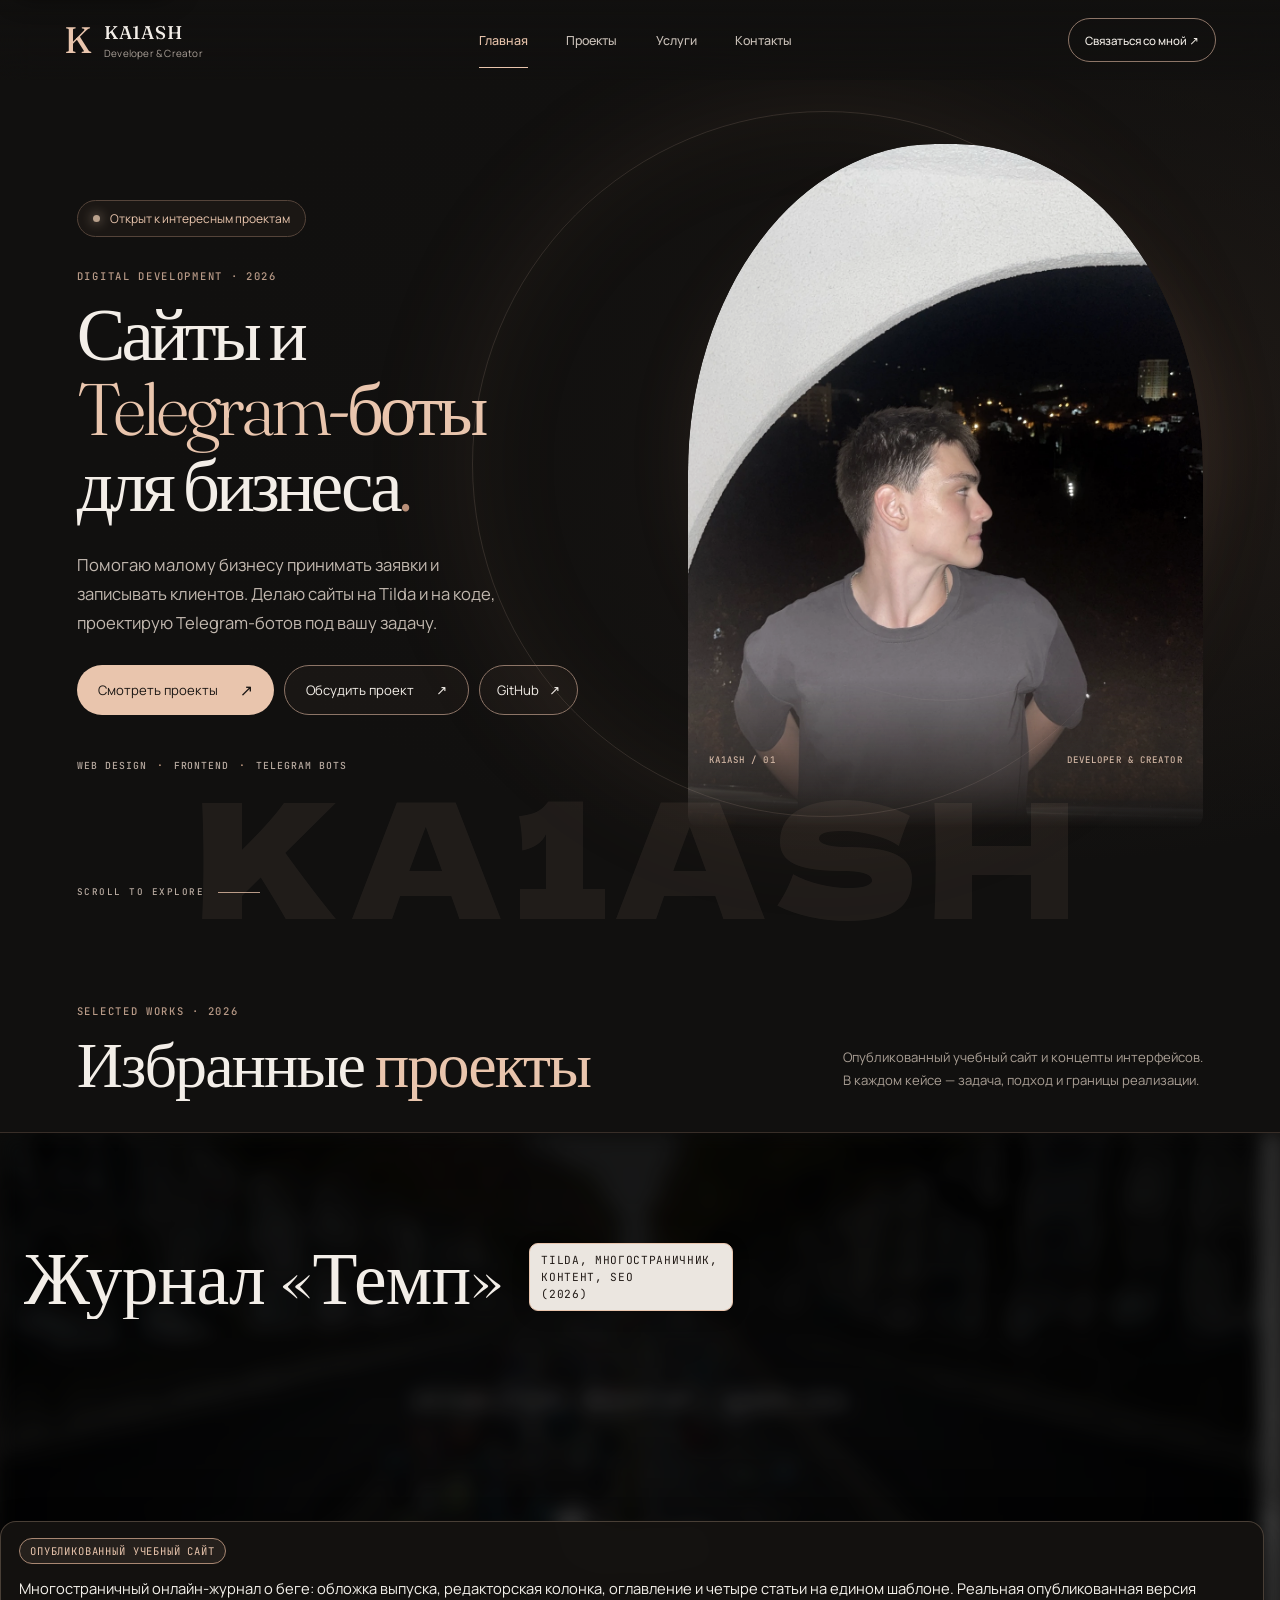
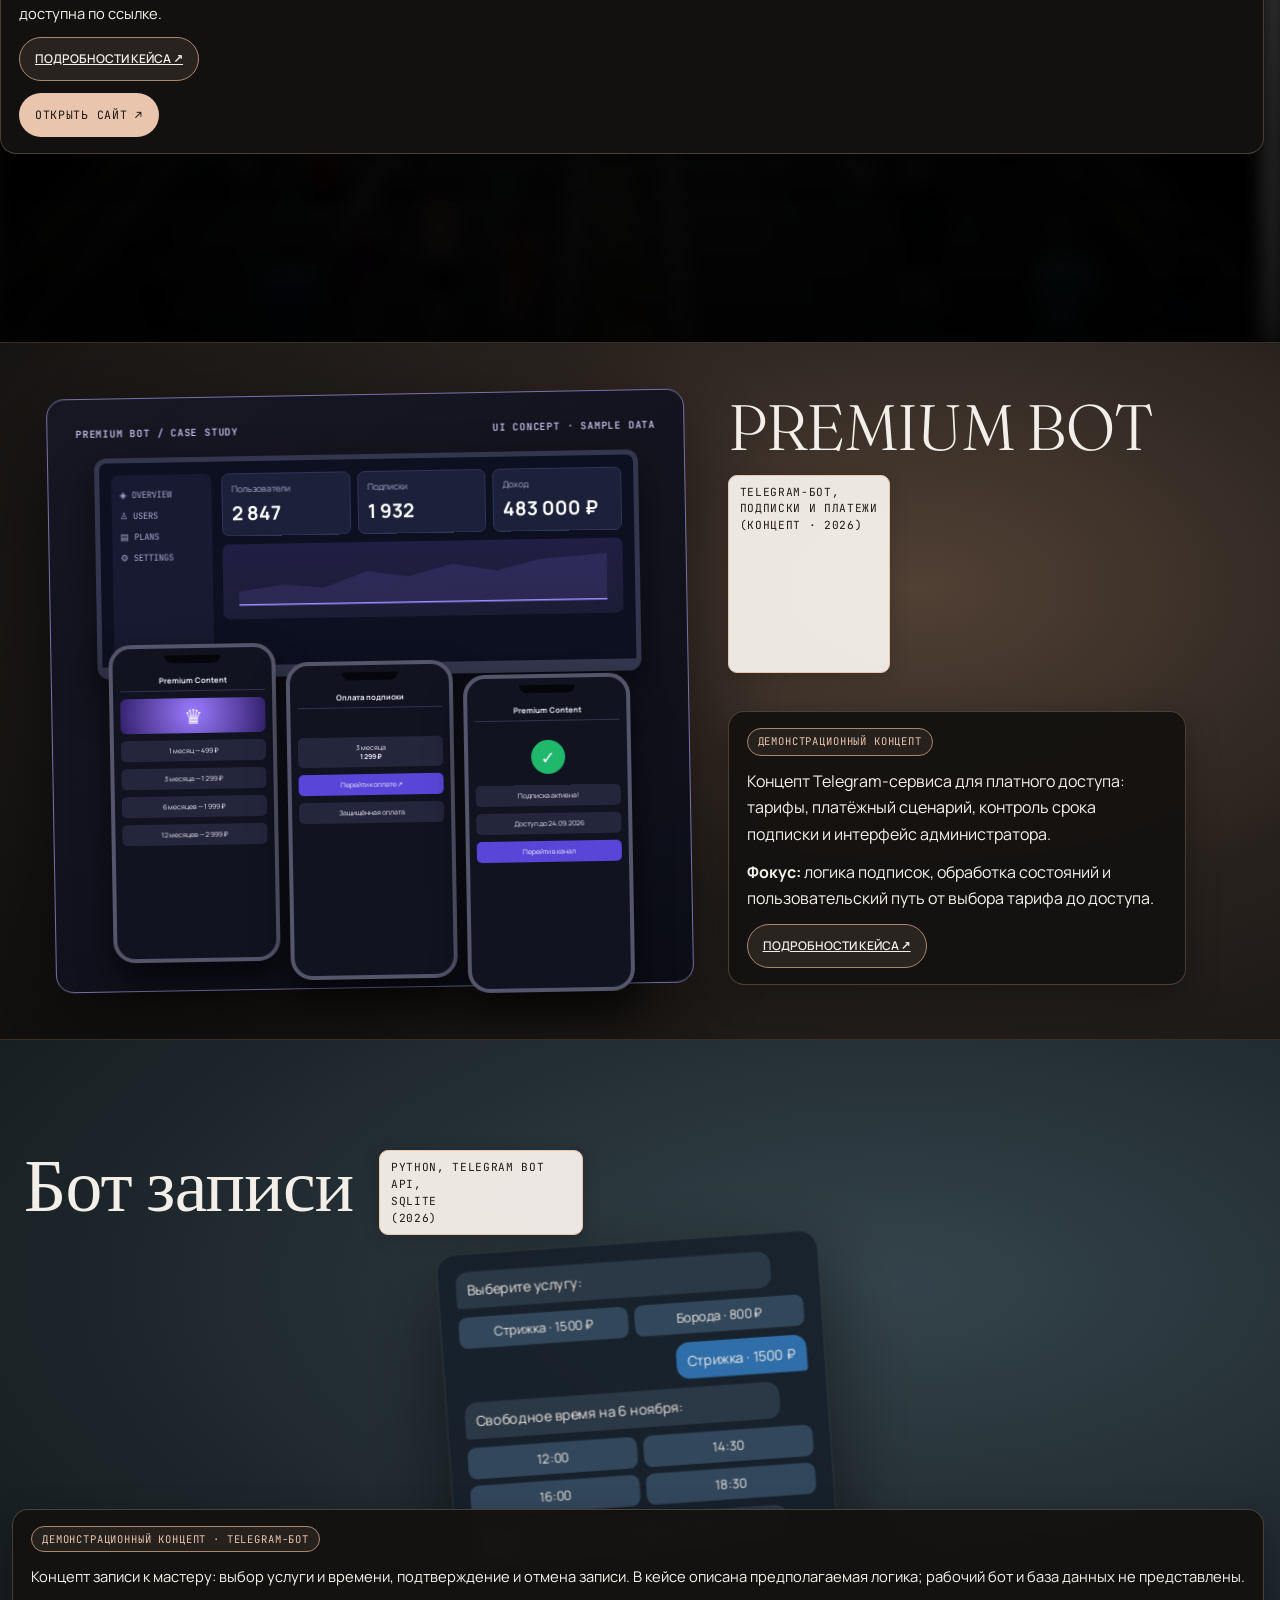
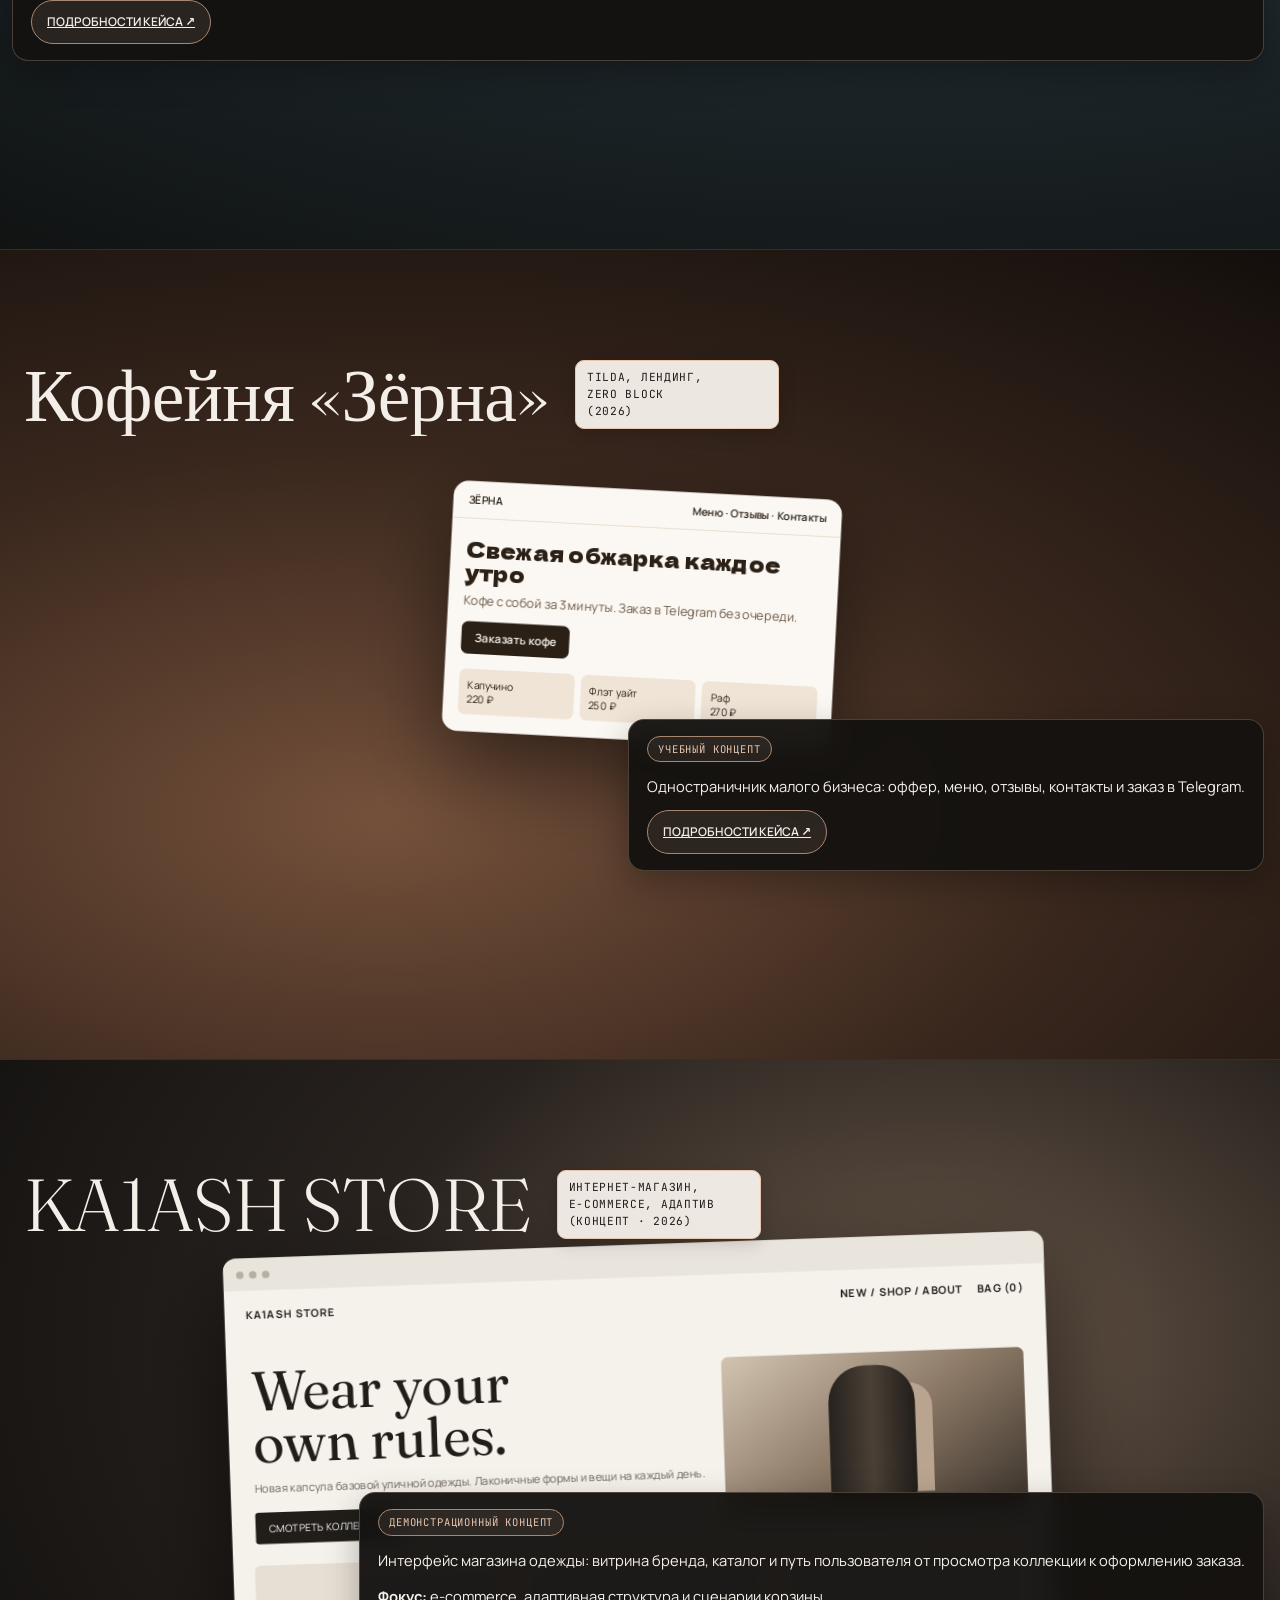
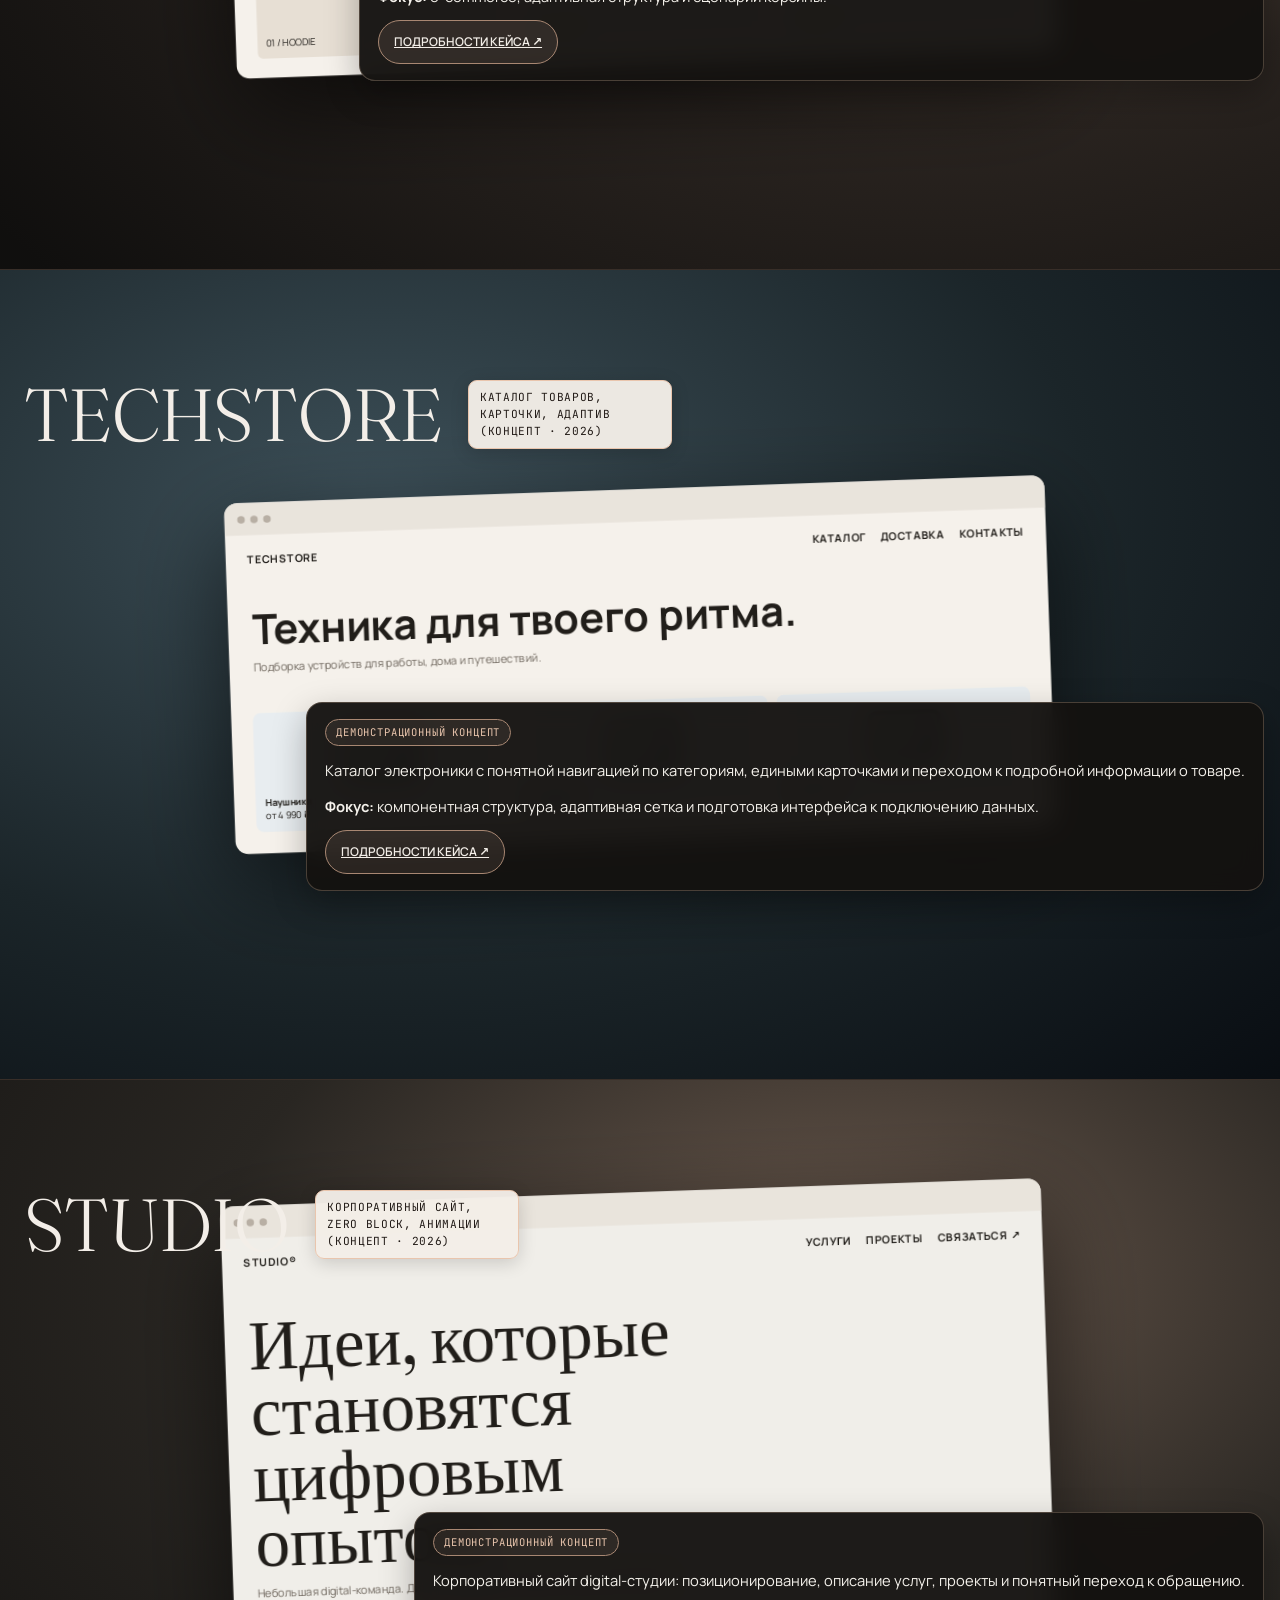
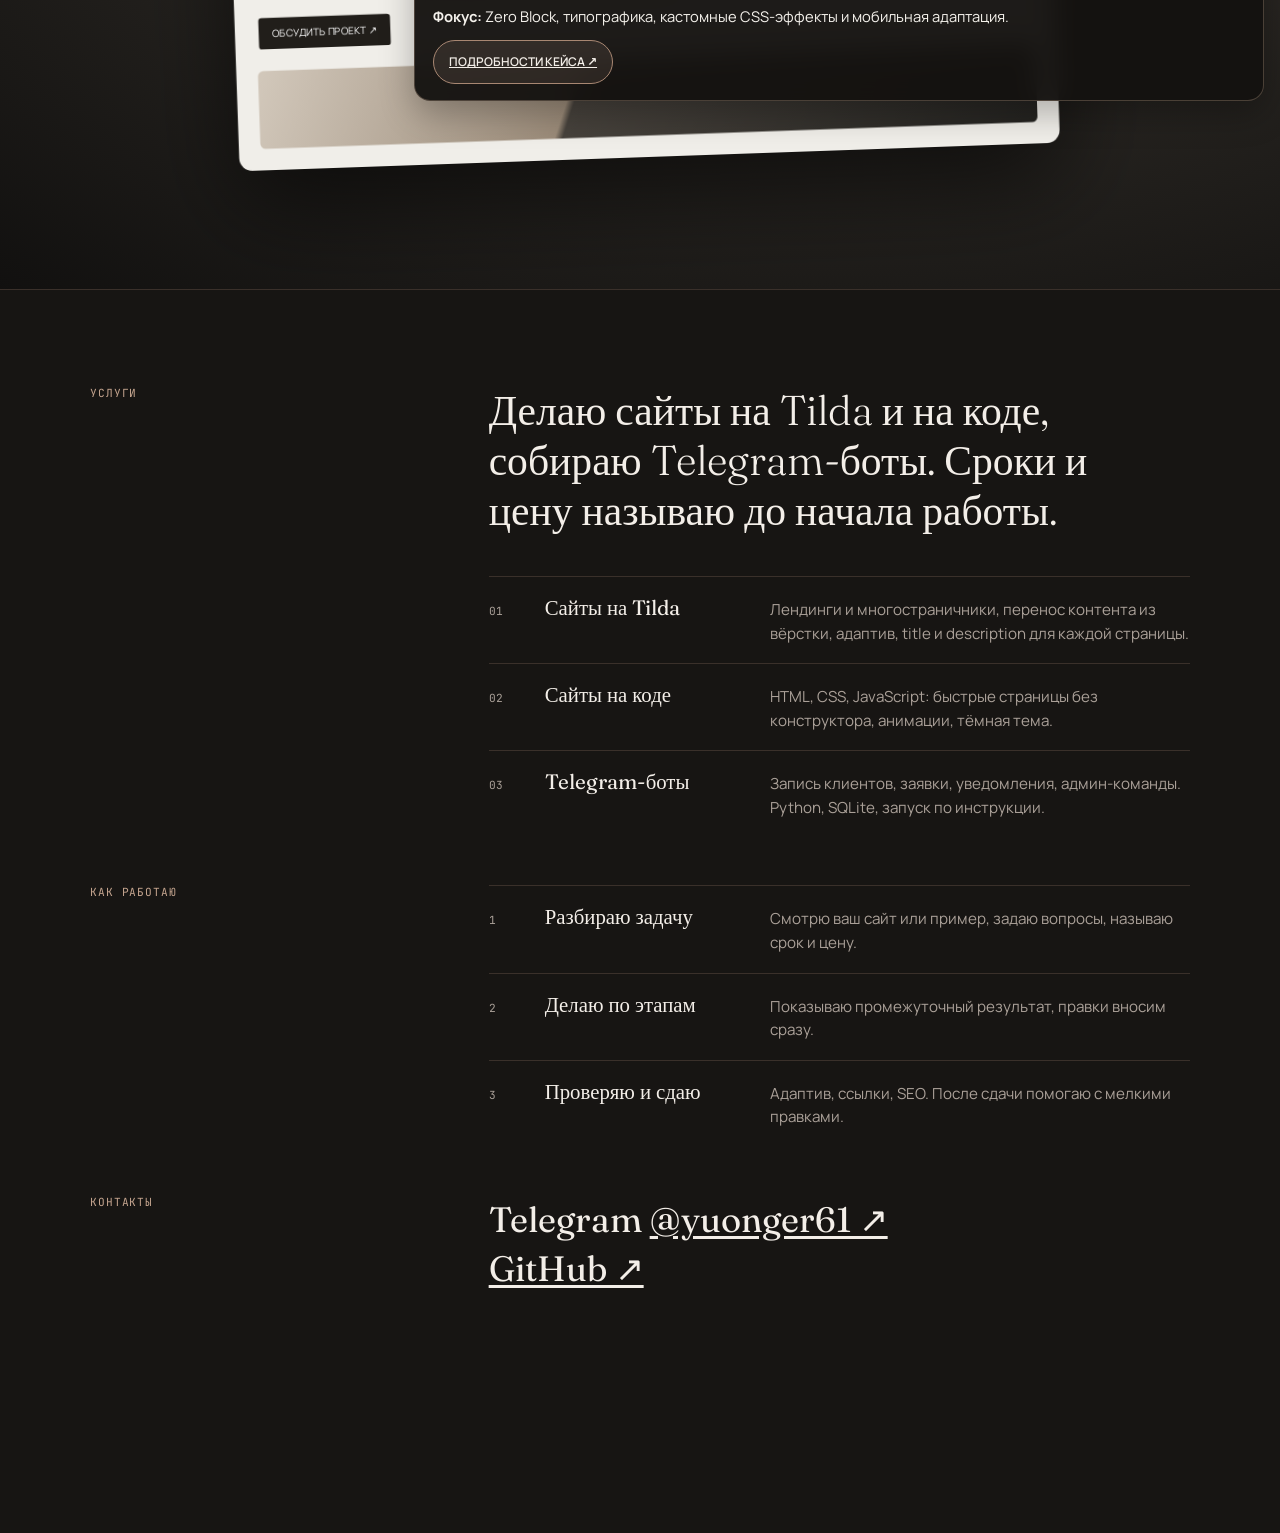
==== index.html @ 54db9409 "Fix portfolio consistency and usability: index.html" ====
<!doctype html>
<html lang="ru">
<head>
<meta charset="utf-8">
<meta name="viewport" content="width=device-width, initial-scale=1, viewport-fit=cover">
<meta name="description" content="KA1ASH — разработка сайтов на Tilda и HTML/CSS/JavaScript, Telegram-ботов и цифровых решений. Портфолио, демонстрационные кейсы и связь с разработчиком.">
<meta name="theme-color" content="#11100f">
<meta name="color-scheme" content="dark">
<link rel="canonical" href="https://ka1ash14.github.io/">
<link rel="preload" as="image" href="ka1ash-portrait.webp" fetchpriority="high">
<meta property="og:type" content="website">
<meta property="og:locale" content="ru_RU">
<meta property="og:site_name" content="KA1ASH">
<meta property="og:title" content="KA1ASH — сайты, интерфейсы и Telegram-боты">
<meta property="og:description" content="Разработка сайтов на Tilda и коде, Telegram-ботов и цифровых решений.">
<meta property="og:url" content="https://ka1ash14.github.io/">
<meta property="og:image" content="https://ka1ash14.github.io/ka1ash-portrait.webp">
<meta name="twitter:card" content="summary_large_image">
<meta name="twitter:title" content="KA1ASH — Digital Developer">
<meta name="twitter:description" content="Сайты, интерфейсы и Telegram-боты. Портфолио KA1ASH.">
<meta name="twitter:image" content="https://ka1ash14.github.io/ka1ash-portrait.webp">
<meta name="theme-color" content="#11100f">
<title>KA1ASH — сайты и Telegram-боты для бизнеса</title>
<link rel="stylesheet" href="https://fonts.googleapis.com/css2?family=Fraunces:opsz,wght@9..144,300;9..144,400&family=Dela+Gothic+One&family=JetBrains+Mono:wght@400;600&family=Manrope:wght@400;600&display=swap">
<style>
/* Layout: лента проектов на весь экран, карточки наезжают друг на друга; фиксированное меню и огромный логотип внизу */
:root{
  color-scheme:dark;
  --bg:#0e0d0c; --fg:#f3efe8; --muted:#a39d93; --line:#2b2824; --pill:#f3efe8; --pill-ink:#0e0d0c; --accent:#ff6a3d;
  --serif:"Fraunces",Georgia,serif; --mark:"Dela Gothic One","Arial Black",sans-serif;
  --mono:"JetBrains Mono",ui-monospace,monospace; --body:"Manrope",system-ui,sans-serif;
}
html{scroll-behavior:smooth}
body{background:var(--bg);color:var(--fg);font-family:var(--body);margin:0}
a{color:inherit}
:focus-visible{outline:2px solid var(--accent);outline-offset:3px}

/* ---------- intro ---------- */
.intro{position:fixed;inset:0;z-index:50;background:var(--bg);display:grid;place-items:center;pointer-events:none;
  animation:introOut .9s cubic-bezier(.7,0,.2,1) 1.5s forwards}
.intro span{font-family:var(--mark);font-size:clamp(3rem,16vw,12rem);letter-spacing:-.02em;display:inline-block;
  transform:translateY(110%);animation:rise .7s cubic-bezier(.2,.8,.2,1) forwards}
.intro .w{overflow:hidden;display:flex}
.intro span:nth-child(2){animation-delay:.06s}.intro span:nth-child(3){animation-delay:.12s}
.intro span:nth-child(4){animation-delay:.18s}.intro span:nth-child(5){animation-delay:.24s}.intro span:nth-child(6){animation-delay:.3s}
@keyframes rise{to{transform:none}}
@keyframes introOut{to{transform:translateY(-100%)}}

/* ---------- chrome ---------- */
.top{position:fixed;top:0;left:0;right:0;z-index:20;display:flex;align-items:center;justify-content:space-between;gap:12px;
  padding-top:calc(14px + env(safe-area-inset-top,0px));padding-bottom:14px;
  padding-left:max(16px,env(safe-area-inset-left,0px));padding-right:max(16px,env(safe-area-inset-right,0px));
  mix-blend-mode:difference;color:#fff;pointer-events:none}
.top > *{pointer-events:auto}
.nav{font-family:var(--serif);font-size:1.05rem}
.nav a{text-decoration:none}
.nav a:hover,.nav a.on{text-decoration:underline;text-underline-offset:3px}
.toggle{display:flex;gap:4px;font-family:var(--mono);font-size:.68rem;letter-spacing:.08em;text-transform:uppercase;
  position:absolute;left:50%;transform:translateX(-50%)}
.toggle button{all:unset;cursor:pointer;padding:5px 14px;border-radius:999px;border:1px solid #fff}
.toggle button[aria-pressed="true"]{background:#fff;color:#000}
.tg{font-family:var(--mono);font-size:.68rem;border:1px solid #fff;border-radius:999px;padding:5px 10px;text-decoration:none}
.mark{position:fixed;left:50%;bottom:calc(-0.18em + env(safe-area-inset-bottom,0px));transform:translateX(-50%);z-index:19;
  font-family:var(--mark);font-size:clamp(3.2rem,13vw,10rem);line-height:1;color:#fff;mix-blend-mode:difference;pointer-events:none;
  letter-spacing:-.02em;white-space:nowrap}

/* ---------- feed ---------- */
.feed{position:relative}
.proj{position:sticky;top:0;height:100vh;height:100svh;overflow:hidden;display:flex;align-items:center;isolation:isolate;
  border-top:1px solid var(--line)}
.proj .bg{position:absolute;inset:0;z-index:-1;transform:scale(var(--s,1.08));transition:transform .2s linear}
.proj .bg img{width:100%;height:100%;object-fit:cover;display:block;filter:blur(10px) brightness(.5) saturate(.85)}
.proj .shade{position:absolute;inset:0;z-index:-1;background:linear-gradient(180deg,rgba(0,0,0,.25),rgba(0,0,0,.1) 35%,rgba(0,0,0,.75))}
.proj{align-items:flex-start;padding-top:calc(110px + env(safe-area-inset-top,0px));box-sizing:border-box}
.head{width:100%;box-sizing:border-box;display:flex;align-items:flex-start;gap:14px;flex-wrap:wrap;
  padding-left:max(24px,env(safe-area-inset-left,0px));padding-right:max(24px,env(safe-area-inset-right,0px))}
.head h2{font-family:var(--serif);font-weight:300;font-size:clamp(2.2rem,6vw,4.6rem);line-height:.95;margin:0;letter-spacing:-.01em}
.meta{font-family:var(--mono);font-size:.7rem;letter-spacing:.06em;text-transform:uppercase;line-height:1.5;padding-top:.5em;max-width:28ch}
.head .clip{overflow:hidden;display:block;padding-bottom:.08em}
.head .clip > *{display:block}
.proj.in .head .clip > *{animation:up .9s cubic-bezier(.2,.8,.2,1) both}
.proj.in .meta{animation:fade .9s .15s both}
@keyframes up{from{transform:translateY(105%)}}
@keyframes fade{from{opacity:.0;transform:translateY(8px)}}
.info{position:absolute;right:max(16px,env(safe-area-inset-right,0px));bottom:calc(clamp(4rem,14vw,11rem) + 12px);
  max-width:36ch;font-size:.92rem;line-height:1.55;color:var(--fg);display:flex;flex-direction:column;gap:12px;align-items:flex-start}
.info p{margin:0;color:#e6e0d6}
.kind{font-family:var(--mono);font-size:.66rem;letter-spacing:.08em;text-transform:uppercase;border:1px solid currentColor;border-radius:999px;padding:4px 10px}
.kind.live{color:var(--accent)}
.go{font-family:var(--mono);font-size:.72rem;letter-spacing:.06em;text-transform:uppercase;text-decoration:none;
  background:var(--pill);color:var(--pill-ink);padding:10px 16px;border-radius:999px;display:inline-flex;gap:8px;transition:transform .25s}
.go:hover{transform:translateX(4px)}

/* visuals for non-photo projects */
.v-bot{background:radial-gradient(120% 90% at 70% 30%,#1f3a5c 0%,#0d1622 55%,#07090c 100%)}
.v-cafe{background:radial-gradient(110% 90% at 30% 70%,#7a4a2a 0%,#3a2416 50%,#140c07 100%)}
.stage{position:absolute;inset:0;z-index:-1;display:grid;place-items:center}
.chat{width:min(320px,78vw);background:rgba(20,30,42,.85);backdrop-filter:blur(6px);border:1px solid rgba(255,255,255,.08);border-radius:18px;
  padding:16px;display:flex;flex-direction:column;gap:8px;font-size:.8rem;transform:rotate(-4deg) translateY(-4vh);box-shadow:0 30px 80px rgba(0,0,0,.5)}
.msg{background:#2b3846;padding:8px 10px;border-radius:12px 12px 12px 3px;max-width:85%}
.msg.me{align-self:flex-end;background:#2f6ea8;border-radius:12px 12px 3px 12px}
.kb{display:grid;grid-template-columns:1fr 1fr;gap:6px}
.kb span{background:#33475b;text-align:center;padding:6px;border-radius:8px;font-size:.74rem}
.land{width:min(360px,80vw);background:#fbf7f2;color:#2b2016;border-radius:14px;overflow:hidden;transform:rotate(3deg) translateY(-4vh);box-shadow:0 30px 80px rgba(0,0,0,.5)}
.land .t{display:flex;justify-content:space-between;padding:10px 14px;font-size:.62rem;font-weight:600;border-bottom:1px solid #eadfd2}
.land .h{padding:18px 14px 8px;font-family:var(--mark);font-size:1.2rem;line-height:1.1}
.land .s{padding:0 14px;font-size:.72rem;color:#6b5a48}
.land .b{margin:12px 14px 14px;display:inline-block;background:#2b2016;color:#fbf7f2;font-size:.66rem;font-weight:600;padding:8px 12px;border-radius:6px}
.land .r{display:grid;grid-template-columns:repeat(3,1fr);gap:6px;padding:0 14px 16px}
.land .r div{background:#efe4d6;border-radius:6px;padding:8px;font-size:.6rem}


/* ---------- demo case studies ---------- */
.v-shop{background:radial-gradient(90% 100% at 72% 35%,#76634e 0%,#29231f 48%,#100f0e 100%)}
.v-tech{background:radial-gradient(100% 100% at 30% 30%,#29465a 0%,#111e29 55%,#090d12 100%)}
.v-studio{background:radial-gradient(100% 100% at 65% 25%,#695c50 0%,#292622 48%,#11100f 100%)}
.mock{width:min(760px,84vw);background:#f5f1eb;color:#211e1a;border-radius:12px;overflow:hidden;box-shadow:0 32px 90px #0009;transform:translateY(-1vh) rotate(-2deg);font-family:var(--body)}
.mockbar{height:30px;background:#e9e4dc;display:flex;align-items:center;gap:5px;padding:0 12px}
.mockbar i{width:7px;height:7px;border-radius:50%;background:#b8afa4}
.mocknav{display:flex;justify-content:space-between;align-items:center;padding:14px 20px;font-size:.62rem;font-weight:700;letter-spacing:.08em}
.mockhero{padding:26px 22px 20px;display:grid;grid-template-columns:1.2fr .8fr;gap:16px;align-items:center}
.mockhero h3{font-family:var(--serif);font-size:clamp(1.5rem,4vw,3.3rem);line-height:.95;font-weight:400;margin:0 0 10px}
.mockhero p{font-size:.65rem;line-height:1.5;color:#70685f;margin:0 0 14px}
.mockbtn{display:inline-block;background:#211e1a;color:#fff;padding:8px 12px;border-radius:3px;font-size:.58rem}
.mockphoto{height:150px;border-radius:6px;background:linear-gradient(145deg,#d2c4b1,#897764 52%,#39312a);position:relative;overflow:hidden}
.mockphoto:after{content:"";position:absolute;width:80px;height:125px;left:35%;top:12px;background:linear-gradient(90deg,#26221e,#4b4036,#211e1a);border-radius:34px 34px 10px 10px;box-shadow:28px 5px 0 -12px #b9a58f}
.mockproducts{display:grid;grid-template-columns:repeat(3,1fr);gap:9px;padding:0 20px 18px}
.mockproducts div{height:70px;background:#e7dfd4;border-radius:5px;padding:8px;font-size:.55rem;display:flex;align-items:flex-end}
.mock-tech .mockhero{grid-template-columns:1fr}
.mock-tech .mockhero h3{font-family:var(--body);font-weight:700;font-size:clamp(1.35rem,3vw,2.5rem)}
.techtiles{display:grid;grid-template-columns:repeat(3,1fr);gap:8px;padding:0 20px 20px}
.techtiles div{background:#e8edf0;border-radius:7px;min-height:92px;padding:9px;display:flex;flex-direction:column;justify-content:space-between;font-size:.55rem}
.device{height:42px;width:60px;margin:auto;border:4px solid #384a58;border-radius:8px;background:linear-gradient(135deg,#d9e3e9,#8ca1ad)}
.mock-studio{background:#f0eee9}
.mock-studio .mockhero{grid-template-columns:1fr}
.mock-studio .mockhero h3{font-size:clamp(2rem,5vw,4rem);max-width:10ch}
.studio-strip{height:72px;margin:0 20px 20px;border-radius:5px;background:linear-gradient(110deg,#d2c8bb,#9b8b79 40%,#47423c 41%,#242320)}
@media(max-width:600px){.mock{width:88vw}.mockhero{padding:18px 14px 14px;gap:10px}.mockphoto{height:110px}.mockproducts,.techtiles{padding-left:14px;padding-right:14px}.mocknav{padding:12px 14px}}



/* ---------- Telegram subscription bot case ---------- */
.v-subscription{background:radial-gradient(90% 100% at 72% 35%,#4431a1 0%,#17142c 48%,#0b0b10 100%)}
.sub-stage{position:absolute;inset:0;z-index:-1;display:grid;place-items:center}
.sub-board{width:min(760px,84vw);padding:clamp(14px,3vw,28px);box-sizing:border-box;border:1px solid #7770a8;background:linear-gradient(145deg,#171725ee,#090b16ee);border-radius:18px;box-shadow:0 35px 100px #000a;transform:rotate(-2deg);color:#f5f3ff}
.sub-top{display:flex;justify-content:space-between;gap:12px;align-items:center;font:600 .62rem var(--mono);letter-spacing:.08em;color:#c5c0e8}
.sub-laptop{margin:18px auto 0;width:88%;padding:12px;border:5px solid #34364d;border-bottom-width:12px;border-radius:12px;background:#0d1020;box-shadow:0 18px 40px #0008}
.sub-dash{display:grid;grid-template-columns:100px 1fr;gap:10px;min-height:180px}
.sub-side{background:#171a30;border-radius:7px;padding:10px 8px;font: .55rem var(--mono);color:#aaa7ca;line-height:2.4}
.sub-main{min-width:0}
.sub-stats{display:grid;grid-template-columns:repeat(3,1fr);gap:7px}
.sub-stat{background:#1c2038;border:1px solid #303456;border-radius:7px;padding:9px;font-size:.55rem;color:#aaaed0}
.sub-stat b{display:block;font-size:clamp(.75rem,1.8vw,1.2rem);color:#fff;margin-top:5px}
.sub-chart{height:75px;margin-top:8px;border-radius:7px;background:linear-gradient(180deg,#5646a944,#1b1d34);position:relative;overflow:hidden}
.sub-chart:after{content:"";position:absolute;inset:20% 4% 18%;border-bottom:2px solid #9b8cff;clip-path:polygon(0 70%,12% 56%,23% 64%,35% 30%,46% 43%,58% 18%,70% 34%,82% 10%,100% 0,100% 100%,0 100%);background:#8e7aff22}
.sub-devices{display:flex;justify-content:center;gap:10px;margin-top:-34px;transform:translateY(0)}
.sub-phone{width:clamp(90px,17vw,145px);aspect-ratio: .49;border:4px solid #55556b;border-radius:22px;background:#111321;padding:7px;box-shadow:0 20px 35px #0009;display:flex;flex-direction:column;gap:7px;color:#f4f1ff}
.sub-phone:nth-child(2){transform:translateY(20px)}
.sub-phone:nth-child(3){transform:translateY(36px)}
.sub-notch{width:38%;height:8px;border-radius:0 0 8px 8px;background:#05060b;align-self:center}
.sub-app{font-size:.48rem;font-weight:700;text-align:center;padding:5px 0;border-bottom:1px solid #34334b}
.sub-crown{height:35px;border-radius:6px;background:radial-gradient(circle at 50% 40%,#9a7bff,#33216d);display:grid;place-items:center;font-size:1.3rem}
.sub-option{background:#24263c;border-radius:5px;padding:6px 4px;font-size:.43rem;text-align:center}
.sub-success{width:34px;height:34px;border-radius:50%;background:#20b96b;display:grid;place-items:center;margin:12px auto 4px;font-size:1.1rem}
@media(max-width:600px){.sub-board{width:88vw}.sub-laptop{width:96%;margin-top:12px}.sub-dash{grid-template-columns:64px 1fr;min-height:130px}.sub-side{font-size:.43rem}.sub-stats{gap:4px}.sub-stat{padding:6px}.sub-devices{margin-top:-20px}.sub-phone{border-width:3px;padding:5px}.sub-phone:nth-child(2){transform:translateY(12px)}.sub-phone:nth-child(3){transform:translateY(22px)}}

/* Expanded portfolio case studies */
.case-open{border:1px solid #fff;background:transparent;color:#fff;border-radius:30px;padding:9px 13px;font:600 .67rem var(--mono);text-transform:uppercase;cursor:pointer}
.case-open:hover{background:#fff;color:#111}
.case-dialog{position:fixed;inset:0;z-index:80;background:#080808d9;backdrop-filter:blur(12px);display:none;place-items:center;padding:12px;box-sizing:border-box}
.case-dialog.open{display:grid}
.case-panel{width:min(760px,100%);max-height:88svh;overflow:auto;background:#f2eee7;color:#211e1a;border-radius:14px;padding:clamp(22px,5vw,40px);box-sizing:border-box}
.case-close{float:right;border:1px solid #b9b1a6;background:transparent;border-radius:30px;padding:7px 12px;cursor:pointer;color:#211e1a}
.case-kicker{font:600 .67rem var(--mono);letter-spacing:.1em;text-transform:uppercase;color:#766c60;margin:8px 0 12px}
.case-panel h2{font:400 clamp(2rem,6vw,3.4rem)/1 var(--serif);margin:0 0 12px}
.case-lead{font-size:.96rem;line-height:1.6;color:#554d44;margin:0 0 22px}
.case-grid{display:grid;grid-template-columns:1fr 1fr;gap:16px 26px}
.case-grid section{border-top:1px solid #d4ccc1;padding-top:10px}
.case-grid h3{font:600 .67rem var(--mono);letter-spacing:.08em;text-transform:uppercase;color:#756b60;margin:0 0 7px}
.case-grid p{font-size:.84rem;line-height:1.6;color:#39342e;margin:0}
.case-note{margin-top:22px;padding:13px 15px;background:#e5ded3;border-radius:7px;font-size:.77rem;line-height:1.55;color:#51483e}
@media(max-width:600px){.case-grid{grid-template-columns:1fr}}

/* ---------- grid mode ---------- */
body.grid .feed{display:grid;grid-template-columns:repeat(auto-fit,minmax(min(100%,340px),1fr));gap:16px;
  padding-top:calc(70px + env(safe-area-inset-top,0px));padding-left:max(16px,env(safe-area-inset-left,0px));padding-right:max(16px,env(safe-area-inset-right,0px))}
body.grid .proj{position:relative;height:auto;aspect-ratio:4/5;border:0;border-radius:14px;align-items:flex-end;padding-top:0;padding-bottom:18px}
body.grid .proj > *{min-width:0}
body.grid .head h2{font-size:2rem}
body.grid .info{position:static;display:none}
body.grid .chat,body.grid .land{transform:scale(.8) rotate(-3deg)}

/* ---------- about ---------- */
.about{position:relative;z-index:1;background:var(--bg);border-top:1px solid var(--line);
  padding-block:96px calc(clamp(4rem,14vw,11rem) + 64px);
  padding-left:max(16px,env(safe-area-inset-left,0px));padding-right:max(16px,env(safe-area-inset-right,0px))}
.about .in{max-width:1100px;margin:0 auto;display:grid;grid-template-columns:1fr 2fr;gap:48px}
.about .in > *{min-width:0}
.lab{font-family:var(--mono);font-size:.7rem;letter-spacing:.08em;text-transform:uppercase;color:var(--muted)}
.lead{font-family:var(--serif);font-weight:300;font-size:clamp(1.6rem,3.4vw,2.6rem);line-height:1.2;margin:0;text-wrap:balance}
.rows{display:flex;flex-direction:column}
.row{display:grid;grid-template-columns:2.5rem 1fr 2fr;gap:16px;padding:18px 0;border-top:1px solid var(--line);align-items:baseline}
.row > *{min-width:0}
.row b{font-family:var(--serif);font-weight:400;font-size:1.3rem}
.row span{color:var(--muted);font-size:.95rem;line-height:1.55}
.row i{font-family:var(--mono);font-style:normal;font-size:.7rem;color:var(--muted)}
.contact{font-family:var(--serif);font-size:clamp(1.4rem,3vw,2.2rem);line-height:1.4}
.contact a{text-underline-offset:4px}
.contact code{font-family:var(--mono);font-size:.6em;background:#1d1b19;padding:2px 6px;border-radius:4px}

@media (max-width:760px){
  .toggle{position:static;transform:none}
  .nav{font-size:.95rem}
  .tg{display:none}
  .info{left:max(16px,env(safe-area-inset-left,0px));right:auto;bottom:calc(clamp(4rem,14vw,11rem) + 8px)}
  .proj{padding-top:calc(120px + env(safe-area-inset-top,0px))}
  .about .in{grid-template-columns:1fr;gap:32px}
  .row{grid-template-columns:2rem 1fr}
  .row span{grid-column:2}
}
@media (prefers-reduced-motion:reduce){
  .intro{display:none}
  .proj.in .head .clip > *,.proj.in .meta{animation:none}
  .proj .bg{transform:none!important}
  html{scroll-behavior:auto}
}

/* Responsive case-card safety: keep text wrapping and card content in flow */
.proj,.proj .head,.proj .info,.proj .meta,.proj .info p{min-width:0;max-width:100%;}
.proj .head{align-items:flex-start;gap:clamp(12px,2vw,28px);}
.proj .head h2,.proj .head .clip,.proj .head .clip span{min-width:0;max-width:100%;overflow-wrap:anywhere;word-break:normal;}
.proj .meta{flex:0 1 180px;white-space:normal;overflow-wrap:anywhere;line-height:1.45;}
.proj .info{display:flex;flex-direction:column;align-items:flex-start;gap:12px;}
.proj .info p{margin:0;line-height:1.65;overflow-wrap:anywhere;word-break:normal;}
.proj .case-open{display:inline-flex;align-items:center;justify-content:center;max-width:100%;white-space:normal;text-align:center;line-height:1.35;overflow-wrap:anywhere;padding:10px 15px;border:1px solid #8f7aff88;border-radius:30px;color:#e7e0ff;background:#7557ff18;font-family:inherit;font-size:12px;font-weight:600;}
.proj .case-open:hover{background:#7658ff35;border-color:#a493ff;}
@media(max-width:700px){.proj .head{flex-direction:column;gap:8px}.proj .meta{flex:0 1 auto}.proj .info{gap:10px}.proj .info p{font-size:14px;}}

/* Premium Bot: keep the artwork and all copy in separate layout areas */
.v-subscription{
  display:grid;
  grid-template-columns:minmax(0,1.12fr) minmax(280px,.88fr);
  grid-template-rows:auto 1fr;
  grid-template-areas:"art title" "art copy";
  align-items:center;
  align-content:center;
  gap:clamp(18px,3vw,42px);
  height:auto;
  min-height:min(760px,calc(100svh - 90px));
  aspect-ratio:auto;
  padding:clamp(24px,4vw,56px);
  overflow:hidden;
}
.v-subscription>.sub-stage{grid-area:art;position:relative;inset:auto;z-index:0;width:100%;min-width:0;align-self:center}
.v-subscription>.sub-stage .sub-board{width:100%;max-width:680px;margin:0 auto;transform:rotate(-1deg)}
.v-subscription>.head{grid-area:title;position:relative;width:100%;padding:0;align-self:end;display:flex;flex-direction:column;gap:10px}
.v-subscription>.head h2{font-size:clamp(2.1rem,5vw,4rem);line-height:1.02}
.v-subscription>.head .meta{max-width:34ch;padding:0;line-height:1.6}
.v-subscription>.info{grid-area:copy;position:relative;inset:auto;right:auto;bottom:auto;left:auto;width:100%;max-width:42ch;align-self:start;margin:0;font-size:clamp(.9rem,1.25vw,1rem);line-height:1.7;color:#f4f1ff}
.v-subscription>.info p{color:#e4e0f2}
.v-subscription>.info .kind{background:#17142c;border-color:#a89aff;color:#d8d0ff}
.v-subscription>.info .case-open{background:#211b43;border-color:#9a87ff;color:#fff}
@media(max-width:760px){
  .v-subscription{
    grid-template-columns:minmax(0,1fr);
    grid-template-rows:auto auto auto;
    grid-template-areas:"art" "title" "copy";
    gap:0;
    min-height:0;
    padding:28px 0 30px;
    align-content:start;
  }
  .v-subscription>.sub-stage{padding:0 14px;margin:0 auto 22px}
  .v-subscription>.sub-stage .sub-board{width:100%;max-width:560px;transform:none}
  .v-subscription>.head{padding:0 22px;gap:8px}
  .v-subscription>.head h2{font-size:clamp(2.2rem,10vw,3.2rem);line-height:1.04}
  .v-subscription>.head .meta{font-size:.68rem;max-width:36ch}
  .v-subscription>.info{padding:20px 22px 0;max-width:none;font-size:.92rem;gap:13px}
  .v-subscription>.info p{max-width:42ch}
}
@media(max-width:390px){
  .v-subscription>.sub-stage{padding:0 10px}
  .v-subscription>.sub-board{padding:12px}
  .v-subscription>.head{padding-inline:18px}
  .v-subscription>.info{padding-inline:18px}
  .v-subscription .sub-stat{font-size:.48rem}
  .v-subscription .sub-phone{font-size:.7rem}
}

/* Mobile portfolio cards: stack artwork, title and description instead of overlaying them */
@media (max-width:760px){
  .proj{
    position:relative!important;
    top:auto!important;
    height:auto!important;
    min-height:100svh;
    display:grid!important;
    grid-template-columns:minmax(0,1fr);
    grid-template-rows:auto auto auto;
    align-content:start;
    justify-items:stretch;
    gap:22px;
    padding:clamp(148px,22vh,190px) 0 112px!important;
    overflow:hidden;
  }
  .proj>.head{
    grid-row:1;
    position:relative!important;
    inset:auto!important;
    z-index:2;
    width:100%;
    padding:0 22px!important;
    margin:0;
    display:flex;
    flex-direction:column;
    align-items:flex-start;
    gap:8px;
  }
  .proj>.head h2{font-size:clamp(2.15rem,10vw,3.5rem);line-height:1.02;max-width:100%;overflow-wrap:anywhere}
  .proj>.head .meta{font-size:.66rem;line-height:1.55;max-width:34ch;padding:0}
  .proj>.stage,.proj>.sub-stage{
    grid-row:2;
    position:relative!important;
    inset:auto!important;
    z-index:1!important;
    width:100%;
    min-width:0;
    min-height:0;
    height:auto;
    display:grid;
    place-items:center;
    padding:0 18px;
    margin:0;
    transform:none!important;
  }
  .proj>.stage .land{
    width:min(100%,560px);
    max-width:100%;
    transform:none;
  }
  .proj>.stage .mock{
    width:min(100%,620px);
    max-width:100%;
    transform:none;
  }
  .proj>.stage .mocknav{gap:10px;flex-wrap:wrap;font-size:.58rem}
  .proj>.stage .mockhero{grid-template-columns:minmax(0,1fr) minmax(90px,.7fr);padding:18px 14px 14px;gap:12px}
  .proj>.stage .mockhero h3{font-size:clamp(1.35rem,6vw,2.3rem);overflow-wrap:anywhere}
  .proj>.stage .mockhero p{font-size:.68rem}
  .proj>.stage .mockproducts,.proj>.stage .techtiles{padding-left:14px;padding-right:14px}
  .proj>.info{
    grid-row:3;
    position:relative!important;
    inset:auto!important;
    right:auto!important;
    bottom:auto!important;
    z-index:2;
    width:auto;
    max-width:none;
    margin:0;
    padding:0 22px;
    font-size:.92rem;
    line-height:1.65;
    gap:12px;
    align-items:flex-start;
  }
  .proj>.info p{max-width:48ch;line-height:1.65}
  .proj>.info .case-open,.proj>.info .go{max-width:100%;white-space:normal}
  .v-subscription>.head,.v-subscription>.sub-stage,.v-subscription>.info{grid-area:auto}
  .v-subscription>.sub-stage{padding:0 12px}
  .v-subscription>.sub-stage .sub-board{width:100%;max-width:560px;transform:none}
  .v-subscription .sub-laptop{width:94%;margin-top:12px}
  .v-subscription .sub-dash{grid-template-columns:72px minmax(0,1fr);min-height:140px;gap:7px}
  .v-subscription .sub-side{font-size:.46rem;padding:7px 5px}
  .v-subscription .sub-stats{grid-template-columns:repeat(3,minmax(0,1fr));gap:4px}
  .v-subscription .sub-stat{font-size:.48rem;padding:6px 4px;overflow-wrap:anywhere}
  .v-subscription .sub-stat b{font-size:clamp(.65rem,3vw,.9rem)}
  .v-subscription .sub-chart{height:55px}
  .v-subscription .sub-devices{gap:6px;margin-top:-20px}
  .v-subscription .sub-phone{width:clamp(76px,25vw,126px);padding:6px;border-width:3px}
  .v-subscription .sub-app,.v-subscription .sub-option{font-size:.43rem;overflow-wrap:anywhere}
  .v-subscription>.info{padding:0 22px}
}
@media(max-width:420px){
  .proj{gap:18px;padding-top:154px!important}
  .proj>.head,.proj>.info{padding-left:18px!important;padding-right:18px!important}
  .proj>.stage{padding-left:12px;padding-right:12px}
  .proj>.stage .mockhero{grid-template-columns:minmax(0,1fr) 88px}
  .proj>.stage .mocknav span:last-child{max-width:100%;overflow-wrap:anywhere}
  .proj>.stage .mockproducts{gap:5px;padding-left:10px;padding-right:10px}
  .proj>.stage .mockproducts div{font-size:.48rem;padding:6px}
  .v-subscription>.sub-stage{padding:0 8px}
  .v-subscription .sub-laptop{padding:7px;border-width:3px}
  .v-subscription .sub-dash{grid-template-columns:58px minmax(0,1fr)}
  .v-subscription .sub-phone{width:clamp(72px,24vw,98px)}
  .v-subscription>.info{padding-left:18px;padding-right:18px}
}

/* High-contrast labels and description panels */
.proj>.head .meta{
  color:#211a16!important;background:rgba(250,247,240,.97)!important;
  border:1px solid rgba(255,255,255,.72);border-radius:9px;display:inline-block;
  width:fit-content;max-width:min(34ch,calc(100% - 4px));padding:8px 11px!important;
  line-height:1.5;text-shadow:none!important;mix-blend-mode:normal!important;
  opacity:1!important;box-shadow:0 4px 18px rgba(0,0,0,.16);
}
.proj>.info{
  color:#fff!important;background:rgba(13,15,22,.96)!important;
  border:1px solid rgba(255,255,255,.18);border-radius:16px;
  padding:16px 18px!important;box-shadow:0 12px 34px rgba(0,0,0,.28);
  backdrop-filter:blur(12px);-webkit-backdrop-filter:blur(12px);
}
.proj>.info p{color:#f5f2ec!important;text-shadow:none!important}
.proj>.info .kind{color:#e8ddff!important;border-color:#a995ff!important;background:rgba(121,91,220,.18)}
.proj>.info .go,.proj>.info .case-open{color:#fff!important;text-shadow:none!important}
@media(max-width:760px){
 .proj>.head .meta{font-size:.68rem;max-width:min(34ch,calc(100% - 36px))}
 .proj>.info{margin:0 18px;padding:15px 16px!important;width:auto}
}
@media(max-width:420px){
 .proj>.head .meta{padding:7px 9px!important;font-size:.62rem}
 .proj>.info{margin:0 14px;padding:13px 14px!important}
}

/* ===== KA1ASH warm editorial redesign ===== */
:root{--bg:#11100f;--fg:#f3eee8;--muted:#aaa098;--line:#3a302a;--pill:#e9c5ad;--pill-ink:#1b1714;--accent:#d7a98e;--serif:"Fraunces",Georgia,serif}
body{background:#11100f;color:#f3eee8}
.top.ka-header{mix-blend-mode:normal;color:#f3eee8;background:linear-gradient(180deg,rgba(17,16,15,.94),rgba(17,16,15,.55));padding:18px max(5vw,22px);gap:26px;min-height:76px;box-sizing:border-box;backdrop-filter:blur(16px);-webkit-backdrop-filter:blur(16px)}
.brand{display:flex;align-items:center;gap:12px;text-decoration:none;flex:0 0 auto}
.brand-symbol{font:400 2.3rem/1 var(--serif);color:#e9c5ad}
.brand-copy{display:flex;flex-direction:column;gap:2px}
.brand-copy b{font:500 1.15rem var(--serif);letter-spacing:.04em}
.brand-copy small{font:400 .62rem var(--body);color:#aaa098;letter-spacing:.02em}
.ka-nav{display:flex;align-items:center;justify-content:center;gap:clamp(14px,3vw,42px);font:500 .78rem var(--body)}
.ka-nav a{text-decoration:none;color:#c9c0b8;transition:color .2s}
.ka-nav a:hover,.ka-nav a.on{color:#e9c5ad;text-decoration:none}
.ka-contact{display:inline-flex;white-space:nowrap;border-color:#8d7567;color:#f3eee8;padding:10px 16px;font:500 .72rem var(--body)}
.mark{color:#e9c5ad;mix-blend-mode:normal;opacity:.07;letter-spacing:.06em}
.intro{background:#11100f}.intro span{color:#e9c5ad}
.hero{position:relative;isolation:isolate;min-height:100svh;box-sizing:border-box;overflow:hidden;display:grid;grid-template-columns:minmax(0,1fr) minmax(320px,.92fr);align-items:center;gap:clamp(20px,4vw,70px);padding:clamp(130px,16vh,170px) max(6vw,24px) 100px;background:radial-gradient(ellipse at 76% 45%,#3a2b23 0%,#211b17 24%,#11100f 62%)}
.hero:before{content:"";position:absolute;inset:0;z-index:-2;background:linear-gradient(110deg,#11100f 0%,rgba(17,16,15,.95) 42%,rgba(17,16,15,.22) 100%)}
.hero-glow{position:absolute;z-index:-1;width:55vw;height:55vw;right:8%;top:12%;border:1px solid rgba(233,197,173,.16);border-radius:50%;box-shadow:0 0 120px rgba(190,137,104,.10),inset 0 0 100px rgba(190,137,104,.07)}
.hero-copy{position:relative;z-index:2;max-width:650px}
.hero-eyebrow{display:inline-flex;align-items:center;gap:10px;border:1px solid #55443a;background:#1b1714;border-radius:99px;padding:9px 15px;color:#e9c5ad;font-size:.75rem}
.hero-eyebrow i{width:7px;height:7px;background:#b9a18c;border-radius:50%;box-shadow:0 0 12px #b9a18c}
.hero-overline,.section-kicker{font:500 .66rem var(--mono);letter-spacing:.16em;color:#b89a87;margin:32px 0 14px}
.hero h1{font:300 clamp(3.6rem,7.4vw,7.3rem)/.91 var(--serif);letter-spacing:-.055em;margin:0;color:#f3eee8}
.hero h1 em,.work-intro h2 em{font-style:normal;color:#e9c5ad}
.hero-dot{color:#b98f78}
.hero-description{max-width:430px;color:#c2b8af;font-size:clamp(.95rem,1.3vw,1.08rem);line-height:1.75;margin:26px 0 28px}
.hero-actions{display:flex;flex-wrap:wrap;gap:12px}
.hero-primary,.hero-secondary{display:inline-flex;align-items:center;justify-content:center;gap:22px;border-radius:99px;padding:14px 21px;text-decoration:none;font-size:.82rem;transition:transform .2s,background .2s}
.hero-primary{background:#e9c5ad;color:#1b1714}.hero-primary span{font-size:1rem}
.hero-secondary{border:1px solid #786456;color:#f3eee8}
.hero-primary:hover,.hero-secondary:hover{transform:translateY(-3px)}
.hero-skills{display:flex;align-items:center;gap:10px;flex-wrap:wrap;margin-top:44px;color:#93877d;font:500 .61rem var(--mono);letter-spacing:.1em}
.hero-skills b{color:#c49c83}
.hero-portrait-wrap{position:relative;align-self:stretch;min-height:470px;display:flex;align-items:flex-end;justify-content:center;isolation:isolate}
.portrait-ring{position:absolute;z-index:-1;width:min(38vw,530px);aspect-ratio:1;border:1px solid rgba(233,197,173,.28);border-radius:50%;top:10%;left:50%;transform:translateX(-50%);box-shadow:0 0 80px rgba(191,142,113,.12),inset 0 0 70px rgba(191,142,113,.08)}
.hero-portrait{position:relative;z-index:1;width:min(100%,570px);height:min(76vh,700px);object-fit:cover;object-position:center 24%;border-radius:48% 48% 12px 12px;filter:saturate(.76) contrast(1.03);mask-image:linear-gradient(to bottom,#000 78%,transparent 100%);-webkit-mask-image:linear-gradient(to bottom,#000 78%,transparent 100%)}
.portrait-caption{position:absolute;z-index:2;bottom:9%;left:4%;right:4%;display:flex;justify-content:space-between;color:#d0b5a3;font:500 .57rem var(--mono);letter-spacing:.12em}
.hero-scroll{position:absolute;left:max(6vw,24px);bottom:30px;display:flex;align-items:center;gap:14px;text-decoration:none;color:#93877d;font:500 .58rem var(--mono);letter-spacing:.16em}
.hero-scroll i{height:1px;width:42px;background:#b89a87}
.work-intro{display:flex;justify-content:space-between;align-items:end;gap:24px;padding:76px max(6vw,24px) 36px;background:#11100f}
.work-intro .section-kicker{display:block;margin:0 0 14px}
.work-intro h2{font:300 clamp(2.3rem,5vw,4.6rem)/1 var(--serif);margin:0;letter-spacing:-.03em}
.work-intro p{color:#a99e94;font-size:.82rem;line-height:1.7;margin:0 0 5px}
.proj{border-color:#382e28}
.proj .bg img{filter:blur(10px) brightness(.42) saturate(.62)}
.v-subscription{background:radial-gradient(90% 100% at 72% 35%,#514034 0%,#27211d 48%,#11100f 100%)}
.v-bot{background:radial-gradient(120% 90% at 70% 30%,#34434b 0%,#1b2428 55%,#101211 100%)}
.v-cafe{background:radial-gradient(110% 90% at 30% 70%,#75513b 0%,#39271d 50%,#140f0c 100%)}
.v-shop{background:radial-gradient(90% 100% at 72% 35%,#6b594a 0%,#29231f 48%,#100f0e 100%)}
.v-tech{background:radial-gradient(100% 100% at 30% 30%,#3d5059 0%,#1b2529 55%,#090d12 100%)}
.v-studio{background:radial-gradient(100% 100% at 65% 25%,#6a594d 0%,#292622 48%,#11100f 100%)}
.proj>.head .meta{background:rgba(243,238,232,.97)!important;color:#211a16!important;border-color:#e9c5ad!important}
.proj>.info{background:rgba(20,18,16,.96)!important;border-color:rgba(233,197,173,.25)!important}
.proj>.info .kind{color:#e9c5ad!important;border-color:#a88772!important;background:rgba(233,197,173,.08)!important}
.proj>.info .case-open{border-color:#a88772!important;background:rgba(233,197,173,.1)!important;color:#f3eee8!important}
.proj>.info .go{background:#e9c5ad!important;color:#1b1714!important}
.about{background:#171513;border-color:#3a302a}
.lab{color:#c5a58f}
.contact code{background:#302720}
:focus-visible{outline-color:#e9c5ad}
@media(max-width:900px){
 .top.ka-header{padding-inline:22px;gap:16px}.ka-nav{gap:16px}.brand-copy small{display:none}
 .hero{grid-template-columns:minmax(0,1fr) minmax(260px,.8fr);gap:18px;padding-inline:5vw}
 .hero h1{font-size:clamp(3.3rem,8vw,5.8rem)}
}
@media(max-width:700px){
 .top.ka-header{padding:12px 16px;min-height:68px;gap:10px}
 .brand-symbol{font-size:1.9rem}.brand-copy b{font-size:.94rem}
 .ka-nav{gap:12px;font-size:.68rem}.ka-nav a:first-child{display:none}
 .ka-contact{font-size:0;padding:9px 11px}.ka-contact:after{content:"↗";font-size:.9rem}
 .hero{min-height:auto;grid-template-columns:minmax(0,1fr);gap:10px;padding:112px 22px 80px;background:radial-gradient(ellipse at 72% 54%,#3a2b23 0%,#211b17 28%,#11100f 72%)}
 .hero-copy{order:1}.hero-portrait-wrap{order:2;min-height:360px;height:390px;margin-top:-6px}
 .hero h1{font-size:clamp(3.5rem,15vw,5.6rem)}
 .hero-overline{margin-top:24px}
 .hero-description{max-width:38ch;font-size:.92rem;margin:20px 0 22px}
 .hero-skills{margin-top:28px;font-size:.55rem}
 .hero-portrait{height:390px;width:min(100%,410px);object-position:center 22%}
 .portrait-ring{width:min(80vw,360px);top:2%}
 .portrait-caption{bottom:7%;left:8%;right:8%}
 .hero-scroll{bottom:25px}
 .work-intro{padding:52px 22px 28px;align-items:flex-start;flex-direction:column;gap:12px}
 .work-intro p{font-size:.76rem}
 .about{padding-top:64px}
}
@media(max-width:390px){
 .ka-nav{gap:9px;font-size:.62rem}
 .brand{gap:7px}.brand-copy b{font-size:.83rem}
 .hero{padding-inline:18px}.hero h1{font-size:clamp(3.1rem,14.5vw,4.2rem)}
 .hero-portrait-wrap{height:340px;min-height:340px}.hero-portrait{height:340px}
}
@media(prefers-reduced-motion:reduce){.hero-primary,.hero-secondary{transition:none}}


/* KA1ASH motion system: calm, editorial and touch-friendly */
html{scroll-behavior:smooth;scroll-padding-top:88px}
.top,.nav a,.brand,.tg,.hero-primary,.hero-secondary,.case-open,.go{transition:color .28s ease,background-color .28s ease,border-color .28s ease,transform .35s cubic-bezier(.2,.75,.25,1),box-shadow .35s ease}
.nav a{position:relative}
.nav a:after{content:"";position:absolute;left:0;right:0;bottom:-6px;height:1px;background:#e9c5ad;transform:scaleX(0);transform-origin:left;transition:transform .35s ease}
.nav a:hover:after,.nav a.on:after{transform:scaleX(1)}
.hero-copy>*{animation:kaRise .85s cubic-bezier(.2,.7,.2,1) both}
.hero-copy>.hero-eyebrow{animation-delay:.12s}
.hero-copy>.hero-overline{animation-delay:.22s}
.hero-copy>h1{animation-delay:.32s}
.hero-copy>.hero-description{animation-delay:.43s}
.hero-copy>.hero-actions{animation-delay:.54s}
.hero-copy>.hero-skills{animation-delay:.65s}
.hero-portrait-wrap{animation:kaPortrait 1.15s cubic-bezier(.2,.7,.2,1) .25s both}
.hero-glow{animation:kaGlow 1.5s ease-out both}
@keyframes kaRise{from{opacity:0;transform:translateY(24px)}to{opacity:1;transform:translateY(0)}}
@keyframes kaPortrait{from{opacity:0;transform:translateY(30px) scale(.975)}to{opacity:1;transform:translateY(0) scale(1)}}
@keyframes kaGlow{from{opacity:0;transform:scale(.88)}to{opacity:1;transform:scale(1)}}
html.motion-ready [data-reveal]{opacity:0;transform:translate3d(0,28px,0) scale(.99);transition:opacity .8s cubic-bezier(.2,.7,.2,1),transform .8s cubic-bezier(.2,.7,.2,1);transition-delay:var(--reveal-delay,0ms);will-change:opacity,transform}
html.motion-ready [data-reveal="left"]{transform:translate3d(-28px,0,0)}
html.motion-ready [data-reveal="right"]{transform:translate3d(28px,0,0)}
html.motion-ready [data-reveal].is-visible{opacity:1;transform:translate3d(0,0,0) scale(1);will-change:auto}
.proj .sub-stage{transition:transform .7s cubic-bezier(.2,.7,.2,1),filter .7s ease}
.proj .case-open,.proj .go{transition:transform .3s ease,background .3s ease,border-color .3s ease,box-shadow .3s ease}
.proj .case-open:hover,.proj .go:hover{transform:translateY(-3px);box-shadow:0 12px 28px rgba(0,0,0,.18)}
.hero-primary:hover,.hero-secondary:hover,.tg:hover{box-shadow:0 12px 30px rgba(190,137,104,.16)}
.hero-portrait{transition:filter .7s ease,transform .9s cubic-bezier(.2,.7,.2,1)}
.hero-portrait-wrap:hover .hero-portrait{filter:saturate(.95) contrast(1.04);transform:scale(1.015)}
@media(max-width:760px){html{scroll-padding-top:72px}.hero-portrait-wrap:hover .hero-portrait{transform:none}}
@media(prefers-reduced-motion:reduce){
 html{scroll-behavior:auto}
 .hero-copy>*,.hero-portrait-wrap,.hero-glow{animation:none!important}
 html.motion-ready [data-reveal],html.motion-ready [data-reveal].is-visible{opacity:1!important;transform:none!important;transition:none!important;will-change:auto}
 .nav a:after{transition:none}
}



/* ---------- KA1ASH interactive motion: custom cursor + project depth ---------- */
@media (hover:hover) and (pointer:fine) and (prefers-reduced-motion:no-preference){
  html.ka-cursor-enabled,html.ka-cursor-enabled *{cursor:none!important}
  .ka-cursor{position:fixed;left:0;top:0;width:34px;height:34px;border:1px solid rgba(243,239,232,.78);
    border-radius:50%;pointer-events:none;z-index:9999;transform:translate3d(-50%,-50%,0) scale(1);
    transition:width .22s ease,height .22s ease,border-color .22s ease,background .22s ease,opacity .22s ease;
    mix-blend-mode:difference;opacity:0;will-change:transform}
  .ka-cursor.is-ready{opacity:1}
  .ka-cursor:after{content:"";position:absolute;left:50%;top:50%;width:4px;height:4px;border-radius:50%;background:#fff;transform:translate(-50%,-50%)}
  .ka-cursor.is-hover{width:58px;height:58px;background:rgba(243,239,232,.12);border-color:#fff}
  .ka-cursor.is-press{width:25px;height:25px}
  .proj .stage>.mock,.proj .stage>.chat,.proj .stage>.land,.proj .sub-stage>.sub-board,
  .proj .bg img{translate:var(--depth-x,0px) var(--depth-y,0px);transition:translate .22s cubic-bezier(.2,.7,.2,1),filter .35s ease}
  .proj .mock,.proj .chat,.proj .land,.proj .sub-board{will-change:translate}
  .proj:hover .mock,.proj:hover .chat,.proj:hover .land,.proj:hover .sub-board{filter:drop-shadow(0 24px 32px rgba(0,0,0,.18))}
  .proj .case-open,.proj .go,.hero-primary,.hero-secondary,.tg{transition:transform .3s cubic-bezier(.2,.7,.2,1),background-color .3s ease,border-color .3s ease,box-shadow .3s ease}
  .proj .case-open:hover,.proj .go:hover,.hero-primary:hover,.hero-secondary:hover,.tg:hover{transform:translateY(-3px)}
}
@media (hover:none),(pointer:coarse),(prefers-reduced-motion:reduce){
  .ka-cursor{display:none!important}
  .proj .stage>.mock,.proj .stage>.chat,.proj .stage>.land,.proj .sub-stage>.sub-board,.proj .bg img{translate:none!important}
}


/* Accessibility finishing touches */
.skip-link{position:fixed;z-index:1000;top:12px;left:12px;transform:translateY(-160%);
  padding:11px 16px;border-radius:999px;background:#e9c5ad;color:#1b1714;
  font:600 .8rem var(--body);text-decoration:none;box-shadow:0 8px 24px #0008}
.skip-link:focus{transform:translateY(0)}
a,button{ -webkit-tap-highlight-color:transparent }
button:focus-visible,a:focus-visible{outline:2px solid #e9c5ad;outline-offset:4px}
::selection{background:#e9c5ad;color:#1b1714}
/* Balanced portfolio polish: clear contact path and honest demo labeling */
.hero-actions{gap:10px}
.hero-primary,.hero-secondary{min-height:48px;box-sizing:border-box}
.hero-secondary{border-color:#8d7567;background:rgba(233,197,173,.035)}
.hero-secondary:hover{border-color:#e9c5ad;background:rgba(233,197,173,.10)}
.hero-github{padding-inline:17px;gap:10px}
@media(max-width:700px){.hero-actions{display:grid;grid-template-columns:1fr 1fr}.hero-primary{grid-column:1/-1}.hero-secondary{width:100%;padding-inline:12px;gap:10px}.hero-github{justify-content:center}}
@media(max-width:390px){.hero-actions{grid-template-columns:1fr}.hero-primary{grid-column:auto}}

/* Portfolio usability: immediate access, readable content and native pointer. */
.intro,.ka-cursor{display:none!important}
html.ka-cursor-enabled,html.ka-cursor-enabled *{cursor:auto!important}
html.ka-cursor-enabled a,html.ka-cursor-enabled button{cursor:pointer!important}
.hero h1{font-size:clamp(2.7rem,5.7vw,5.9rem);line-height:1.04;overflow-wrap:normal}
.hero-skills,.hero-scroll{color:#b8aaa0}
.ka-nav a,.ka-contact,.case-open,.go{min-height:44px;box-sizing:border-box;align-items:center}
.ka-nav a{display:inline-flex}
.proj{position:relative;height:auto;min-height:740px;min-height:max(740px,90svh)}
.proj.v-subscription{min-height:680px}
@media(max-width:760px){
 .hero h1{font-size:clamp(2rem,9vw,3.7rem)}
 .proj,.proj.v-subscription{min-height:0;padding-top:42px!important;padding-bottom:36px!important}
 .proj>.info{padding:18px!important}
 .proj .case-open,.proj .go{min-height:44px;font-size:13px}
 .ka-nav{gap:10px}.ka-contact{min-width:44px;justify-content:center}
}
@media(max-width:360px){.ka-header .brand-copy{display:none}.ka-nav{font-size:.7rem;gap:12px}}
@media(prefers-reduced-motion:reduce){*,*::before,*::after{animation:none!important;transition:none!important}html{scroll-behavior:auto!important}}
</style>
</head>
<body>
<a class="skip-link" href="#work">Перейти к проектам</a>

<div class="intro" aria-hidden="true"><div class="w"><span>K</span><span>A</span><span>1</span><span>A</span><span>S</span><span>H</span></div></div>

<header class="top ka-header">
  <a class="brand" href="#home" aria-label="KA1ASH — на главную"><span class="brand-symbol">K</span><span class="brand-copy"><b>KA1ASH</b><small>Developer & Creator</small></span></a>
  <nav class="nav ka-nav" aria-label="Главная навигация"><a href="#home" class="on">Главная</a><a href="#work">Проекты</a><a href="#services">Услуги</a><a href="#contact">Контакты</a></nav>
  <a aria-label="Связаться со мной в Telegram" class="tg ka-contact" href="https://t.me/yuonger61" target="_blank" rel="noopener">Связаться со мной ↗</a>
</header>
<div class="mark" aria-hidden="true">KA1ASH</div>

<section class="hero" id="home">
  <div class="hero-glow"></div>
  <div class="hero-copy">
    <span class="hero-eyebrow"><i></i> Открыт к интересным проектам</span>
    <p class="hero-overline">DIGITAL DEVELOPMENT · 2026</p>
    <h1>Сайты и<br><em>Telegram-боты</em><br>для бизнеса<span class="hero-dot">.</span></h1>
    <p class="hero-description">Помогаю малому бизнесу принимать заявки и записывать клиентов. Делаю сайты на Tilda и на коде, проектирую Telegram-ботов под вашу задачу.</p>
    <div class="hero-actions"><a class="hero-primary" href="#work">Смотреть проекты <span>↗</span></a><a class="hero-secondary" href="https://t.me/yuonger61" target="_blank" rel="noopener">Обсудить проект <span>↗</span></a><a class="hero-secondary hero-github" href="https://github.com/Ka1ash14" target="_blank" rel="noopener">GitHub <span>↗</span></a></div>
    <div class="hero-skills"><span>WEB DESIGN</span><b>·</b><span>FRONTEND</span><b>·</b><span>TELEGRAM BOTS</span></div>
  </div>
  <div class="hero-portrait-wrap"><div class="portrait-ring"></div><div class="portrait-caption"><span>KA1ASH / 01</span><span>DEVELOPER & CREATOR</span></div><img class="hero-portrait" src="ka1ash-portrait.webp" alt="Портрет разработчика KA1ASH" width="1152" height="1536" loading="eager" fetchpriority="high" decoding="async"></div>
  <a class="hero-scroll" href="#work"><span>SCROLL TO EXPLORE</span><i></i></a>
</section>
<div class="work-intro"><div><span class="section-kicker">SELECTED WORKS · 2026</span><h2>Избранные <em>проекты</em></h2></div><p>Опубликованный учебный сайт и концепты интерфейсов.<br>В каждом кейсе — задача, подход и границы реализации.</p></div>
<main class="feed" id="work" tabindex="-1">

  <section class="proj" aria-label="Журнал «Темп»">
    <div class="bg"><img src="[data-uri]" alt="Обложка онлайн-журнала «Темп»"></div>
    <div class="shade"></div>
    <div class="head">
      <h2><span class="clip"><span>Журнал «Темп»</span></span></h2>
      <div class="meta">Tilda, многостраничник,<br>контент, SEO<br>(2026)</div>
    </div>
    <div class="info">
      <span class="kind live">Опубликованный учебный сайт</span>
      <p>Многостраничный онлайн-журнал о беге: обложка выпуска, редакторская колонка, оглавление и четыре статьи на едином шаблоне. Реальная опубликованная версия доступна по ссылке.</p>
      <a class="case-open" href="/projects/tempo-magazine.html">Подробности кейса ↗</a><a class="go" href="https://patiently-positive-thrush.tilda.ws" target="_blank" rel="noopener">Открыть сайт ↗</a>
    </div>
  </section>

  <section class="proj v-subscription" aria-label="Демонстрационный Telegram-бот для платных подписок">
    <div class="sub-stage" aria-hidden="true">
      <div class="sub-board">
        <div class="sub-top"><span>PREMIUM BOT / CASE STUDY</span><span>UI CONCEPT · SAMPLE DATA</span></div>
        <div class="sub-laptop"><div class="sub-dash"><div class="sub-side">◈ OVERVIEW<br>♙ USERS<br>▤ PLANS<br>⚙ SETTINGS</div><div class="sub-main"><div class="sub-stats"><div class="sub-stat">Пользователи<b>2 847</b></div><div class="sub-stat">Подписки<b>1 932</b></div><div class="sub-stat">Доход<b>483 000 ₽</b></div></div><div class="sub-chart"></div></div></div></div>
        <div class="sub-devices">
          <div class="sub-phone"><div class="sub-notch"></div><div class="sub-app">Premium Content</div><div class="sub-crown">♛</div><div class="sub-option">1 месяц — 499 ₽</div><div class="sub-option">3 месяца — 1 299 ₽</div><div class="sub-option">6 месяцев — 1 999 ₽</div><div class="sub-option">12 месяцев — 2 999 ₽</div></div>
          <div class="sub-phone"><div class="sub-notch"></div><div class="sub-app">Оплата подписки</div><div class="sub-option" style="margin-top:22px">3 месяца<br><b>1 299 ₽</b></div><div class="sub-option" style="background:#5946d8">Перейти к оплате ↗</div><div class="sub-option">Защищённая оплата</div></div>
          <div class="sub-phone"><div class="sub-notch"></div><div class="sub-app">Premium Content</div><div class="sub-success">✓</div><div class="sub-option">Подписка активна!</div><div class="sub-option">Доступ до 24.09.2026</div><div class="sub-option" style="background:#5946d8">Перейти в канал</div></div>
        </div>
      </div>
    </div>
    <div class="head"><h2><span class="clip"><span>PREMIUM BOT</span></span></h2><div class="meta">Telegram-бот,<br>подписки и платежи<br>(концепт · 2026)</div></div>
    <div class="info"><span class="kind">Демонстрационный концепт</span><p>Концепт Telegram-сервиса для платного доступа: тарифы, платёжный сценарий, контроль срока подписки и интерфейс администратора.</p><p><b>Фокус:</b> логика подписок, обработка состояний и пользовательский путь от выбора тарифа до доступа.</p><a class="case-open" href="/projects/telegram-subscription-bot.html">Подробности кейса ↗</a></div>
  </section>

  <section class="proj v-bot" aria-label="Бот записи к мастеру">
    <div class="stage" aria-hidden="true">
      <div class="chat">
        <div class="msg">Выберите услугу:</div>
        <div class="kb"><span>Стрижка · 1500 ₽</span><span>Борода · 800 ₽</span></div>
        <div class="msg me">Стрижка · 1500 ₽</div>
        <div class="msg">Свободное время на 6 ноября:</div>
        <div class="kb"><span>12:00</span><span>14:30</span><span>16:00</span><span>18:30</span></div>
        <div class="msg">✅ Вы записаны на 6 ноября, 14:30</div>
      </div>
    </div>
    <div class="head">
      <h2><span class="clip"><span>Бот записи</span></span></h2>
      <div class="meta">Python, Telegram Bot API,<br>SQLite<br>(2026)</div>
    </div>
    <div class="info">
      <span class="kind">Демонстрационный концепт · Telegram-бот</span>
      <p>Концепт записи к мастеру: выбор услуги и времени, подтверждение и отмена записи. В кейсе описана предполагаемая логика; рабочий бот и база данных не представлены.</p><a class="case-open" href="/projects/booking-bot.html">Подробности кейса ↗</a>
    </div>
  </section>

  <section class="proj v-cafe" aria-label="Лендинг кофейни">
    <div class="stage" aria-hidden="true">
      <div class="land">
        <div class="t"><span>ЗЁРНА</span><span>Меню · Отзывы · Контакты</span></div>
        <div class="h">Свежая обжарка каждое утро</div>
        <div class="s">Кофе с собой за 3 минуты. Заказ в Telegram без очереди.</div>
        <span class="b">Заказать кофе</span>
        <div class="r"><div>Капучино<br>220 ₽</div><div>Флэт уайт<br>250 ₽</div><div>Раф<br>270 ₽</div></div>
      </div>
    </div>
    <div class="head">
      <h2><span class="clip"><span>Кофейня «Зёрна»</span></span></h2>
      <div class="meta">Tilda, лендинг,<br>Zero Block<br>(2026)</div>
    </div>
    <div class="info">
      <span class="kind">Учебный концепт</span>
      <p>Одностраничник малого бизнеса: оффер, меню, отзывы, контакты и заказ в Telegram.</p><a class="case-open" href="/projects/zerno-cafe.html">Подробности кейса ↗</a>
    </div>
  </section>

  <section class="proj v-shop" aria-label="Демонстрационный интернет-магазин одежды KA1ASH STORE">
    <div class="stage" aria-hidden="true">
      <div class="mock">
        <div class="mockbar"><i></i><i></i><i></i></div>
        <div class="mocknav"><span>KA1ASH STORE</span><span>NEW / SHOP / ABOUT　 BAG (0)</span></div>
        <div class="mockhero"><div><h3>Wear your<br>own rules.</h3><p>Новая капсула базовой уличной одежды. Лаконичные формы и вещи на каждый день.</p><span class="mockbtn">СМОТРЕТЬ КОЛЛЕКЦИЮ</span></div><div class="mockphoto"></div></div>
        <div class="mockproducts"><div>01 / HOODIE</div><div>02 / T-SHIRT</div><div>03 / PANTS</div></div>
      </div>
    </div>
    <div class="head"><h2><span class="clip"><span>KA1ASH STORE</span></span></h2><div class="meta">Интернет-магазин,<br>e-commerce, адаптив<br>(концепт · 2026)</div></div>
    <div class="info"><span class="kind">Демонстрационный концепт</span><p>Интерфейс магазина одежды: витрина бренда, каталог и путь пользователя от просмотра коллекции к оформлению заказа.</p><p><b>Фокус:</b> e-commerce, адаптивная структура и сценарии корзины.</p><a class="case-open" href="/projects/ka1ash-store.html">Подробности кейса ↗</a></div>
  </section>

  <section class="proj v-tech" aria-label="Демонстрационный каталог электроники TECHSTORE">
    <div class="stage" aria-hidden="true">
      <div class="mock mock-tech">
        <div class="mockbar"><i></i><i></i><i></i></div>
        <div class="mocknav"><span>TECHSTORE</span><span>КАТАЛОГ　 ДОСТАВКА　 КОНТАКТЫ</span></div>
        <div class="mockhero"><div><h3>Техника для твоего ритма.</h3><p>Подборка устройств для работы, дома и путешествий.</p></div></div>
        <div class="techtiles"><div><span class="device"></span><b>Наушники</b><span>от 4 990 ₽</span></div><div><span class="device"></span><b>Смартфоны</b><span>от 29 990 ₽</span></div><div><span class="device"></span><b>Аксессуары</b><span>от 990 ₽</span></div></div>
      </div>
    </div>
    <div class="head"><h2><span class="clip"><span>TECHSTORE</span></span></h2><div class="meta">Каталог товаров,<br>карточки, адаптив<br>(концепт · 2026)</div></div>
    <div class="info"><span class="kind">Демонстрационный концепт</span><p>Каталог электроники с понятной навигацией по категориям, едиными карточками и переходом к подробной информации о товаре.</p><p><b>Фокус:</b> компонентная структура, адаптивная сетка и подготовка интерфейса к подключению данных.</p><a class="case-open" href="/projects/techstore.html">Подробности кейса ↗</a></div>
  </section>

  <section class="proj v-studio" aria-label="Демонстрационный корпоративный сайт STUDIO">
    <div class="stage" aria-hidden="true">
      <div class="mock mock-studio">
        <div class="mockbar"><i></i><i></i><i></i></div>
        <div class="mocknav"><span>STUDIO®</span><span>УСЛУГИ　 ПРОЕКТЫ　 СВЯЗАТЬСЯ ↗</span></div>
        <div class="mockhero"><div><h3>Идеи, которые становятся цифровым опытом.</h3><p>Небольшая digital-команда. Дизайн, разработка и запуск сайтов для бизнеса.</p><span class="mockbtn">ОБСУДИТЬ ПРОЕКТ ↗</span></div></div>
        <div class="studio-strip"></div>
      </div>
    </div>
    <div class="head"><h2><span class="clip"><span>STUDIO</span></span></h2><div class="meta">Корпоративный сайт,<br>Zero Block, анимации<br>(концепт · 2026)</div></div>
    <div class="info"><span class="kind">Демонстрационный концепт</span><p>Корпоративный сайт digital-студии: позиционирование, описание услуг, проекты и понятный переход к обращению.</p><p><b>Фокус:</b> Zero Block, типографика, кастомные CSS-эффекты и мобильная адаптация.</p><a class="case-open" href="/projects/studio.html">Подробности кейса ↗</a></div>
  </section>



</main>

<section class="about" id="services">
  <div class="in">
    <div class="lab">Услуги</div>
    <div style="display:flex;flex-direction:column;gap:40px">
      <p class="lead">Делаю сайты на Tilda и на коде, собираю Telegram-боты. Сроки и цену называю до начала работы.</p>
      <div class="rows">
        <div class="row"><i>01</i><b>Сайты на Tilda</b><span>Лендинги и многостраничники, перенос контента из вёрстки, адаптив, title и description для каждой страницы.</span></div>
        <div class="row"><i>02</i><b>Сайты на коде</b><span>HTML, CSS, JavaScript: быстрые страницы без конструктора, анимации, тёмная тема.</span></div>
        <div class="row"><i>03</i><b>Telegram-боты</b><span>Запись клиентов, заявки, уведомления, админ-команды. Python, SQLite, запуск по инструкции.</span></div>
      </div>
    </div>

    <div class="lab">Как работаю</div>
    <div class="rows">
      <div class="row"><i>1</i><b>Разбираю задачу</b><span>Смотрю ваш сайт или пример, задаю вопросы, называю срок и цену.</span></div>
      <div class="row"><i>2</i><b>Делаю по этапам</b><span>Показываю промежуточный результат, правки вносим сразу.</span></div>
      <div class="row"><i>3</i><b>Проверяю и сдаю</b><span>Адаптив, ссылки, SEO. После сдачи помогаю с мелкими правками.</span></div>
    </div>

    <div class="lab" id="contact">Контакты</div>
    <div class="contact">
      Telegram <a href="https://t.me/yuonger61" target="_blank" rel="noopener">@yuonger61 ↗</a><br>
      <a href="https://github.com/Ka1ash14" target="_blank" rel="noopener">GitHub ↗</a>
    </div>
  </div>
</section>

<script>
(function(){
  const reduce = matchMedia('(prefers-reduced-motion: reduce)').matches;
  // reveal titles when a project enters
  const projs=[...document.querySelectorAll('.proj')];
  const io=new IntersectionObserver(es=>es.forEach(e=>{ if(e.isIntersecting){ e.target.classList.remove('in'); void e.target.offsetWidth; e.target.classList.add('in'); } }),{threshold:.45});
  projs.forEach(p=>io.observe(p));

  // subtle zoom-out of the background as each sticky card comes in
  if(!reduce){
    let ticking=false;
    function tick(){
      ticking=false;
      if(document.body.classList.contains('grid')) return;
      const vh=innerHeight;
      projs.forEach((p,i)=>{
        const bg=p.querySelector('.bg,.stage'); if(!bg) return;
        const top=p.offsetTop - scrollY;
        const k=Math.min(1,Math.max(0,1 - top/vh));
        bg.style.setProperty('--s', (1.08 - .08*k).toFixed(3));
        if(bg.classList.contains('stage')) bg.style.transform='scale('+(1.08-.08*k).toFixed(3)+')';
      });
    }
    addEventListener('scroll',()=>{ if(!ticking){ ticking=true; requestAnimationFrame(tick) } },{passive:true});
    tick();
  }


  // Editorial scroll reveals: elements animate once as they enter the viewport.
  if(!reduce && 'IntersectionObserver' in window){
    const revealSelectors=[
      '.work-intro > div','.work-intro > p',
      '.proj .sub-stage','.proj .bg','.proj > .stage','.proj .head','.proj .info',
      '.about .lab','.about .lead','.about .row','.about .contact'
    ];
    const revealItems=[...new Set(revealSelectors.flatMap(sel=>[...document.querySelectorAll(sel)]))];
    revealItems.forEach((el,i)=>{
      el.setAttribute('data-reveal', el.matches('.work-intro > p,.proj .info,.about .contact')?'right':'up');
      const siblings=[...el.parentElement.children].filter(node=>revealItems.includes(node));
      el.style.setProperty('--reveal-delay',Math.min(siblings.indexOf(el),4)*85+'ms');
    });
    document.documentElement.classList.add('motion-ready');
    const revealObserver=new IntersectionObserver(entries=>{
      entries.forEach(entry=>{
        if(entry.isIntersecting){
          entry.target.classList.add('is-visible');
          revealObserver.unobserve(entry.target);
        }
      });
    },{threshold:.12,rootMargin:'0px 0px -45px 0px'});
    revealItems.forEach(el=>revealObserver.observe(el));
  }



  // Custom cursor and restrained 3D depth on desktop pointers only.
  const finePointer=matchMedia('(hover:hover) and (pointer:fine)').matches;
  if(finePointer && !reduce){
    const cursor=document.createElement('div');
    cursor.className='ka-cursor';
    cursor.setAttribute('aria-hidden','true');
    document.body.append(cursor);
    document.documentElement.classList.add('ka-cursor-enabled');
    let cursorX=0,cursorY=0,frame=0;
    const moveCursor=event=>{
      cursorX=event.clientX;cursorY=event.clientY;
      if(!frame) frame=requestAnimationFrame(()=>{
        cursor.style.transform='translate3d('+cursorX+'px,'+cursorY+'px,0) translate(-50%,-50%)';
        cursor.classList.add('is-ready');frame=0;
      });
    };
    addEventListener('pointermove',moveCursor,{passive:true});
    document.querySelectorAll('a,button,[data-case],.proj').forEach(el=>{
      el.addEventListener('pointerenter',()=>cursor.classList.add('is-hover'));
      el.addEventListener('pointerleave',()=>cursor.classList.remove('is-hover'));
    });
    addEventListener('pointerdown',()=>cursor.classList.add('is-press'));
    addEventListener('pointerup',()=>cursor.classList.remove('is-press'));
    addEventListener('blur',()=>cursor.classList.remove('is-ready','is-hover','is-press'));

    if(!document.body.classList.contains('grid')){
      projs.forEach(project=>{
        project.addEventListener('pointermove',event=>{
          const rect=project.getBoundingClientRect();
          const x=(event.clientX-rect.left)/rect.width-.5;
          const y=(event.clientY-rect.top)/rect.height-.5;
          const strength=10;
          project.style.setProperty('--depth-x',(x*strength).toFixed(1)+'px');
          project.style.setProperty('--depth-y',(y*strength).toFixed(1)+'px');
        },{passive:true});
        project.addEventListener('pointerleave',()=>{
          project.style.setProperty('--depth-x','0px');
          project.style.setProperty('--depth-y','0px');
        });
      });
    }
  }

  // nav highlight
  const links=[...document.querySelectorAll('.nav a')];
  const secs=['home','work','services','contact'].map(id=>document.getElementById(id));
  addEventListener('scroll',()=>{
    let cur='home'; secs.forEach(s=>{ if(s.getBoundingClientRect().top < innerHeight*.4) cur=s.id });
    links.forEach(a=>a.classList.toggle('on', a.getAttribute('href')==='#'+cur));
  },{passive:true});
})();
</script>

</body>
</html>
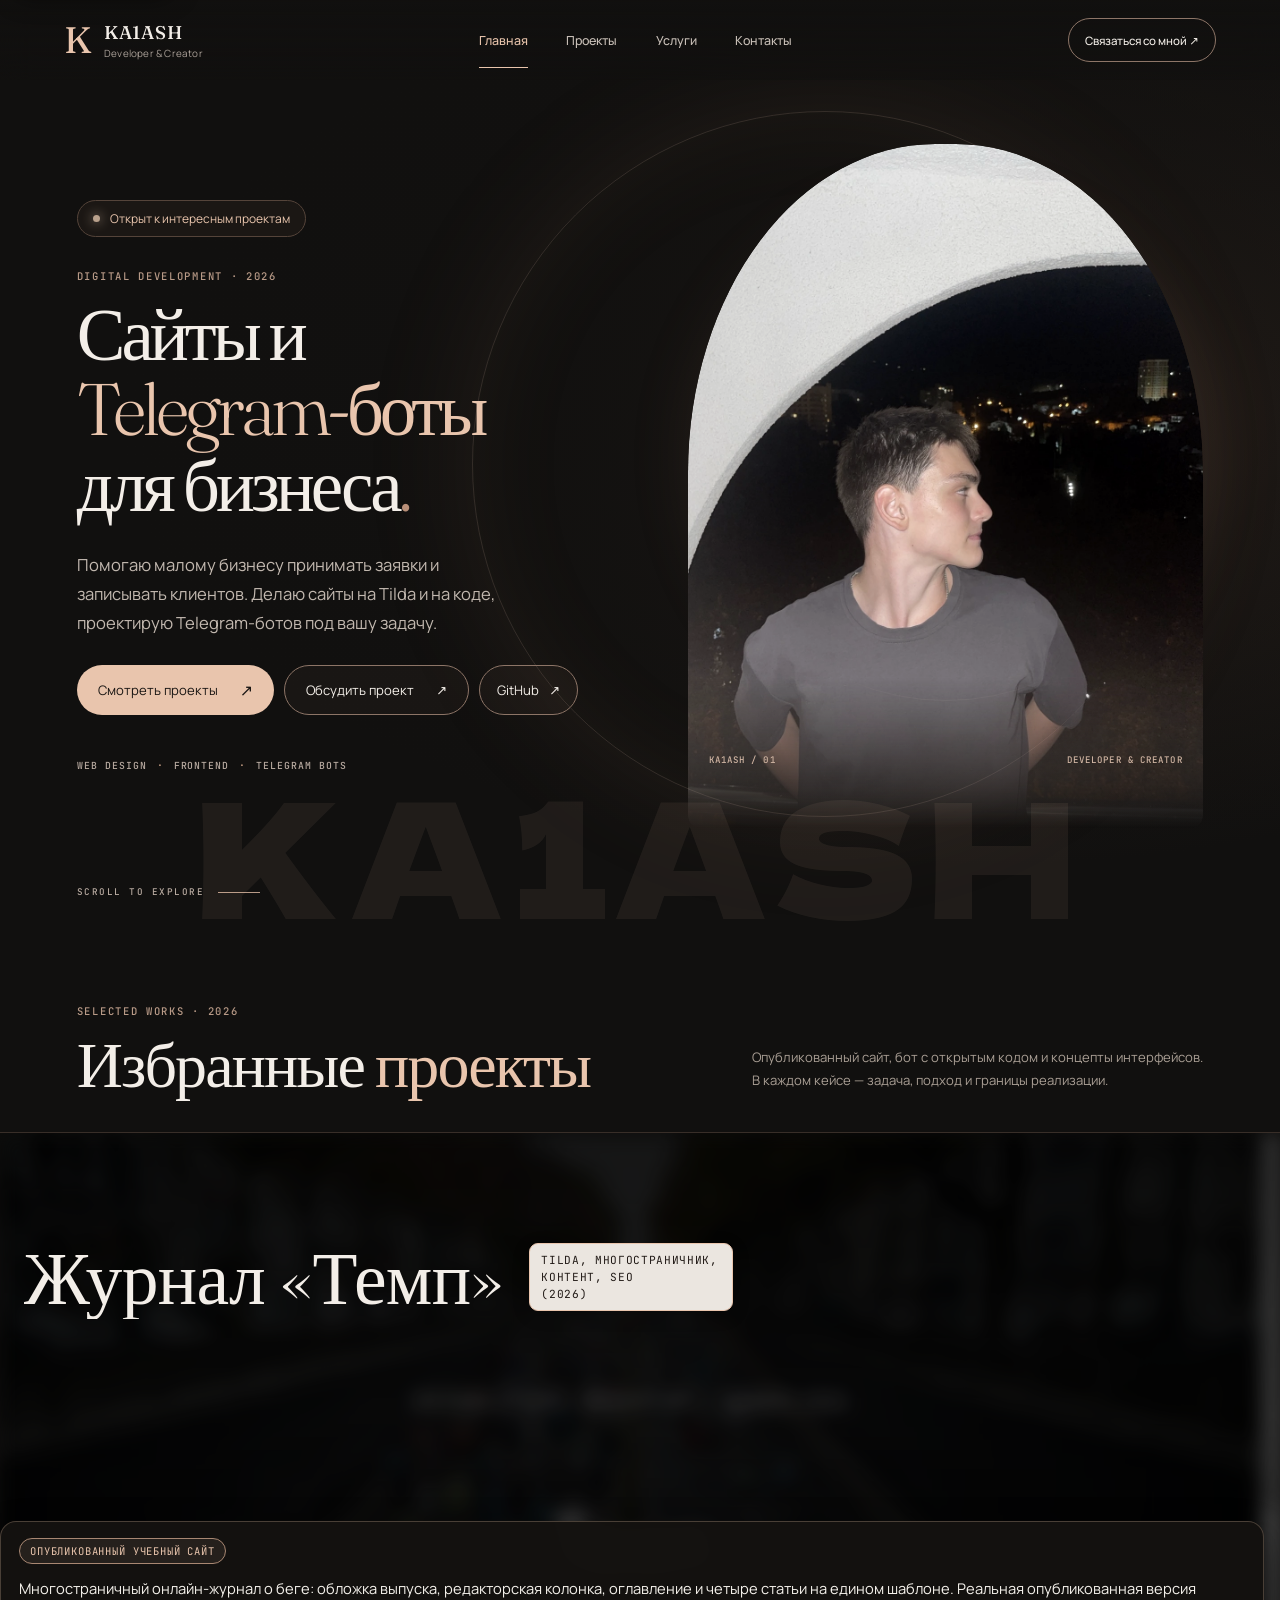
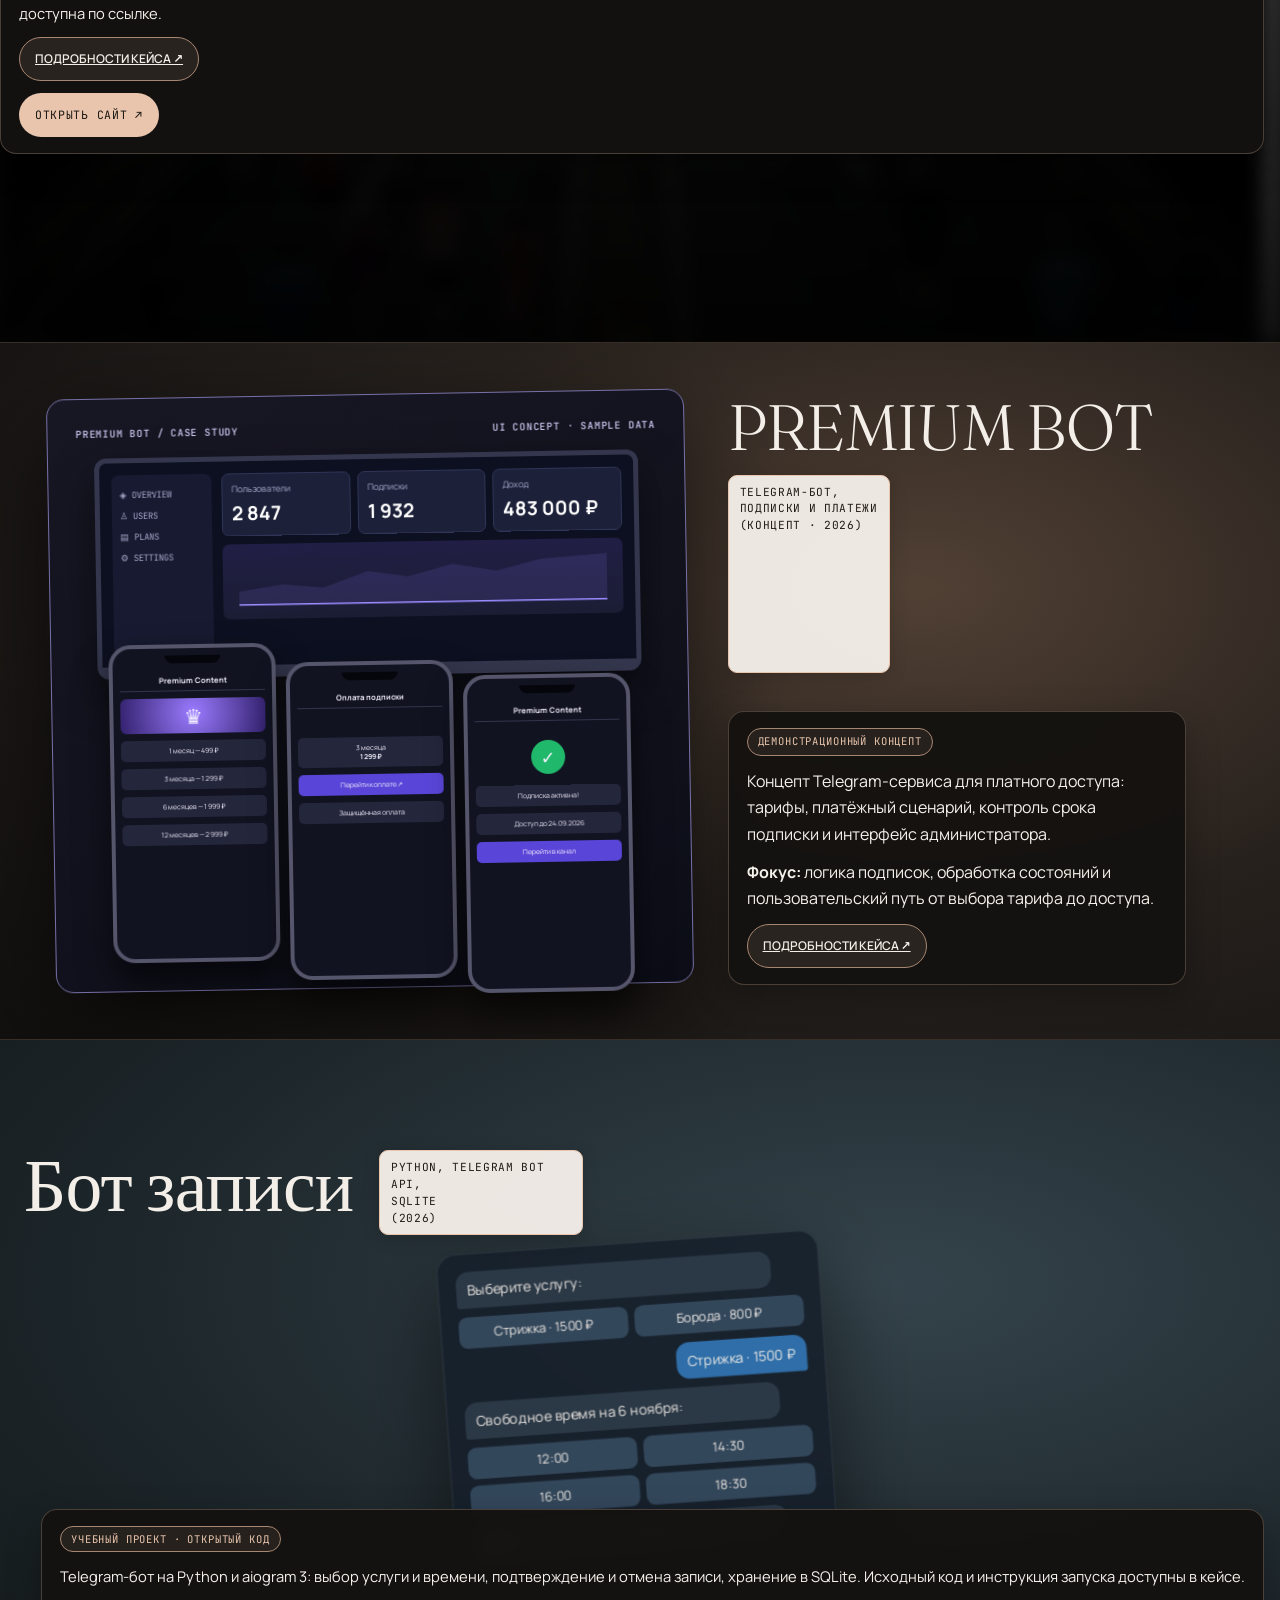
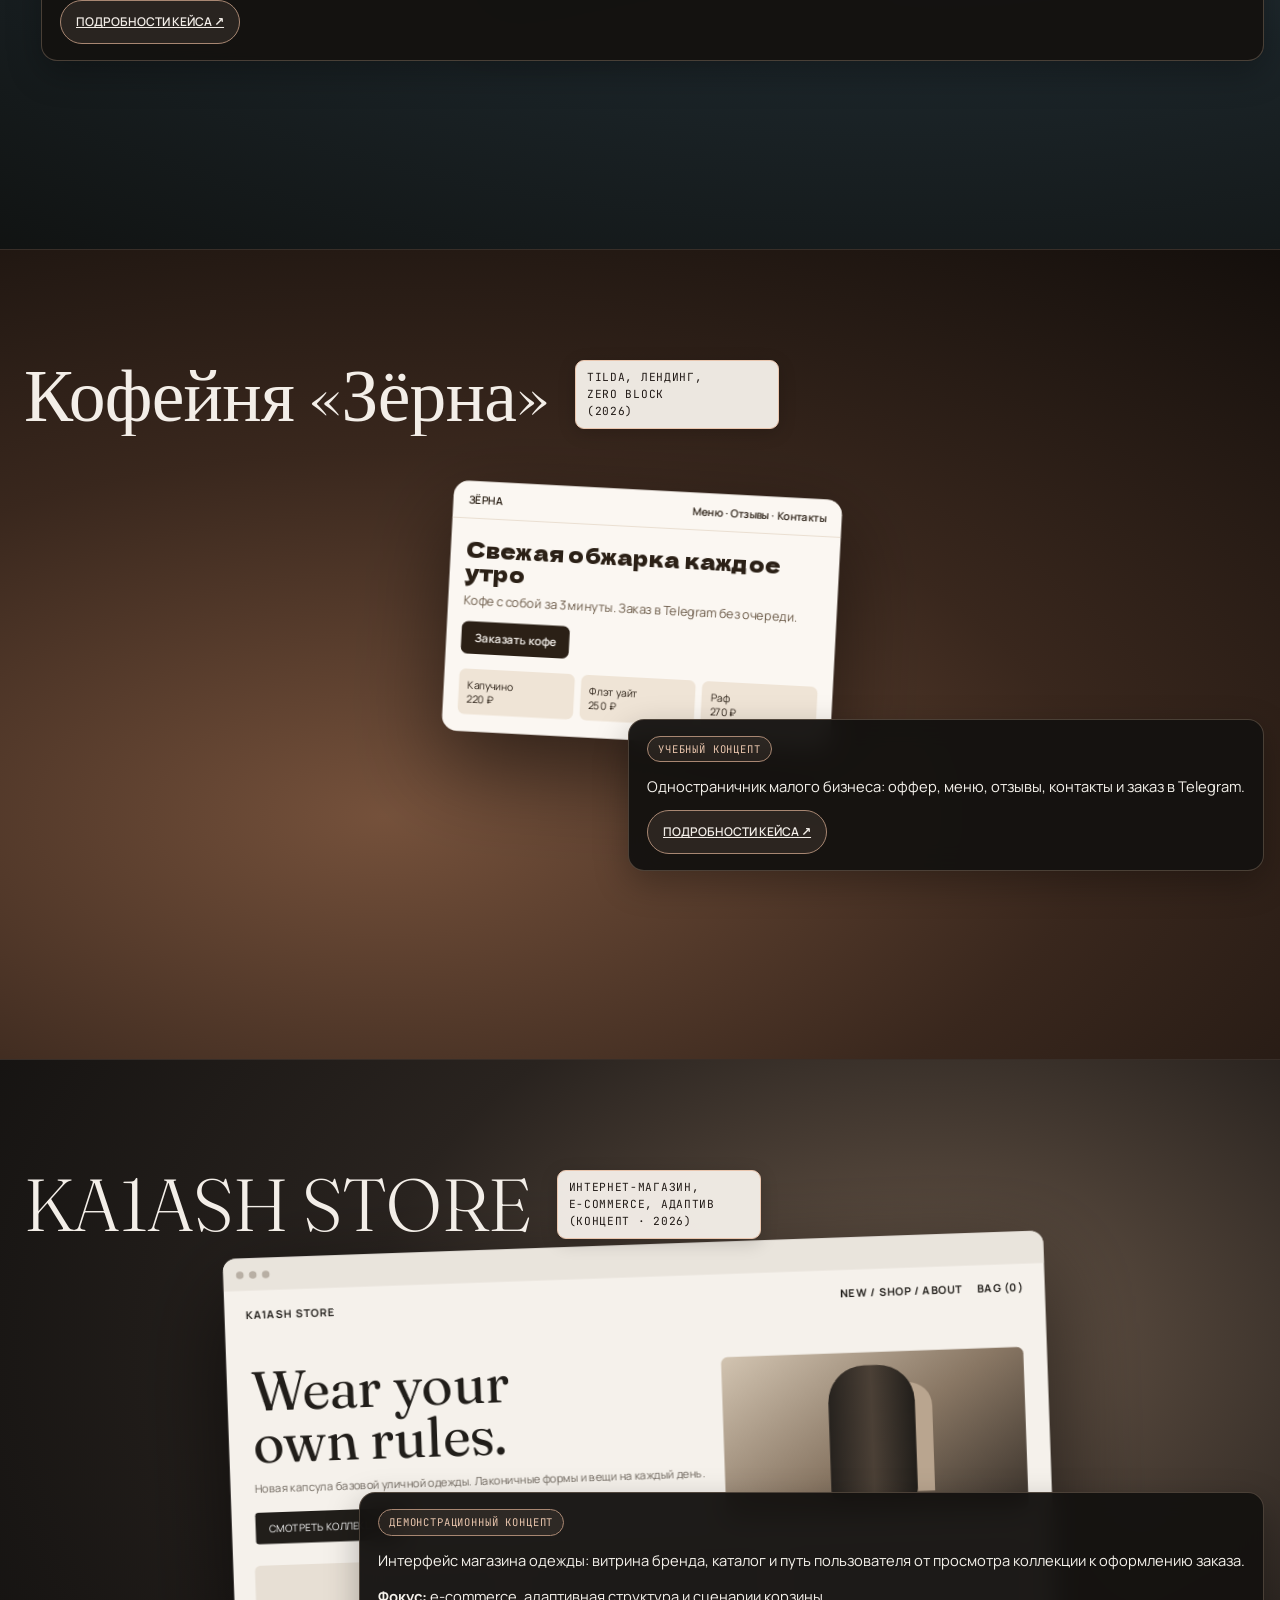
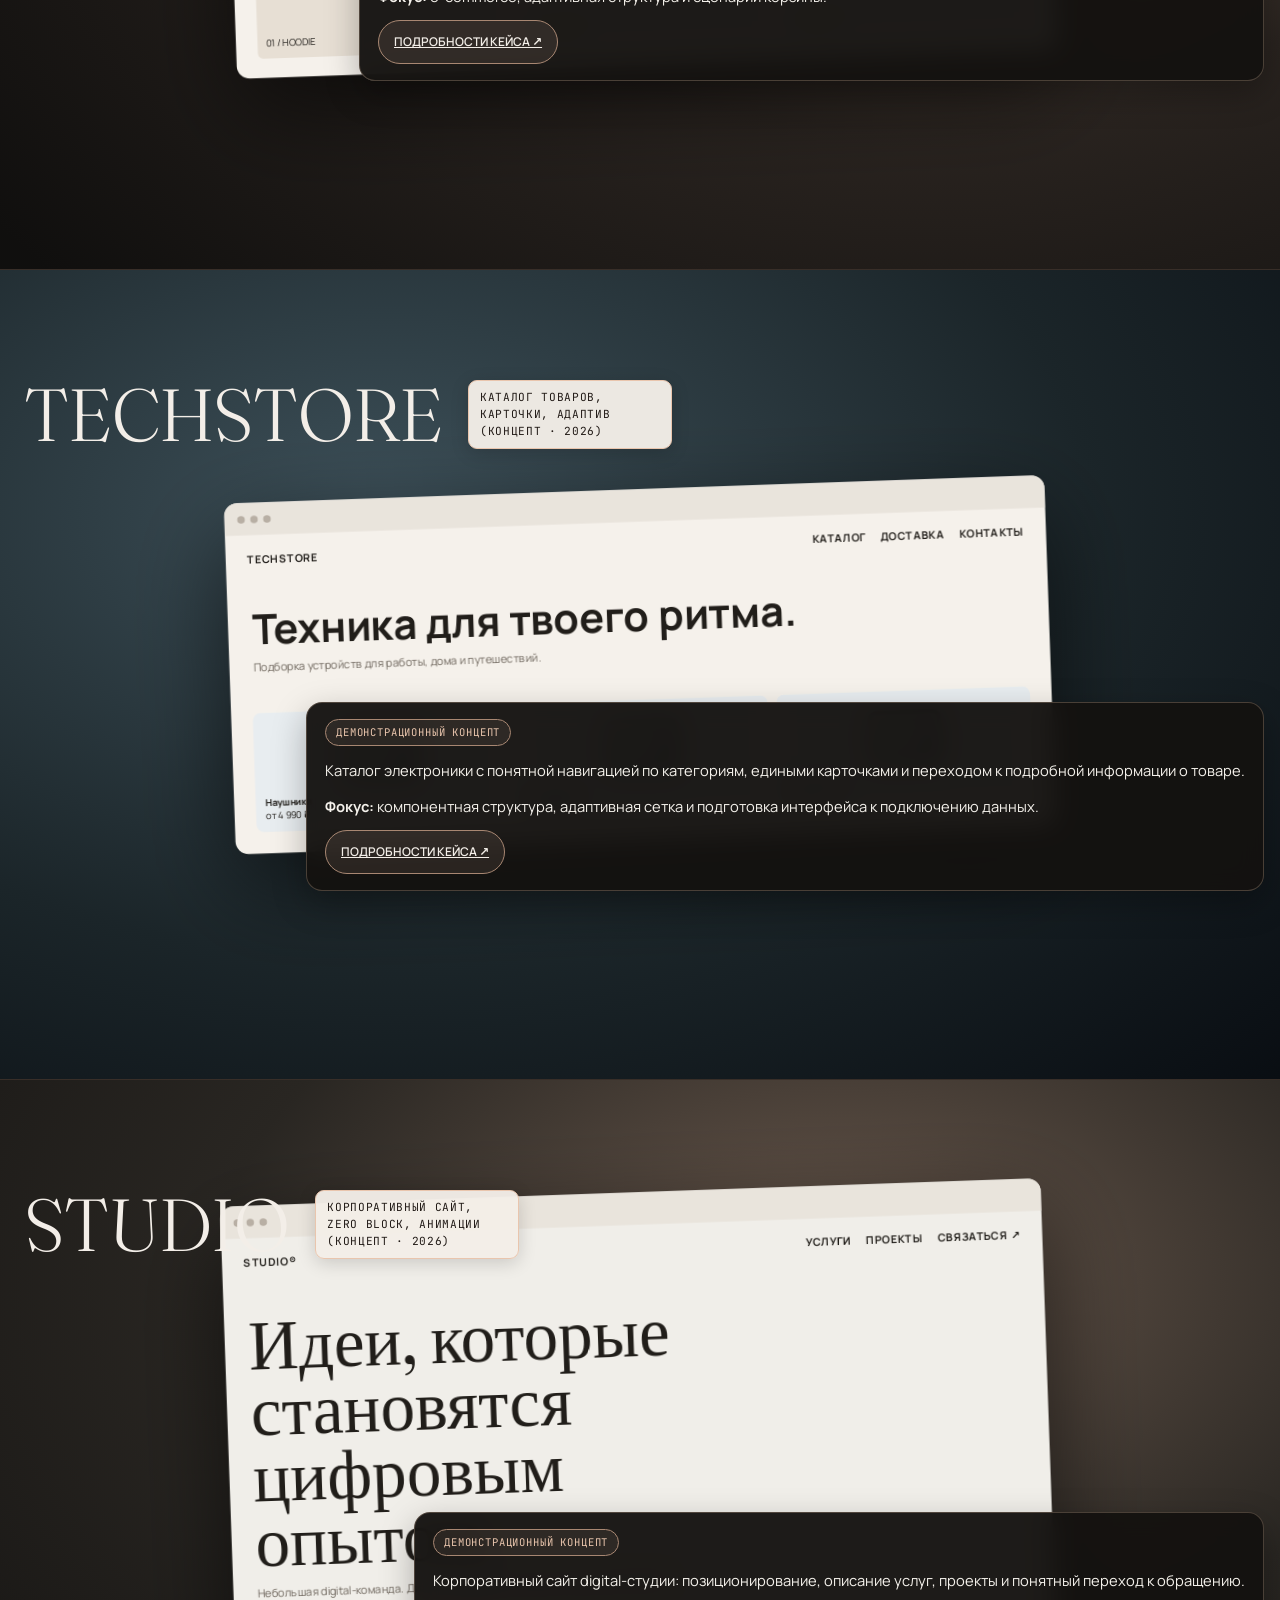
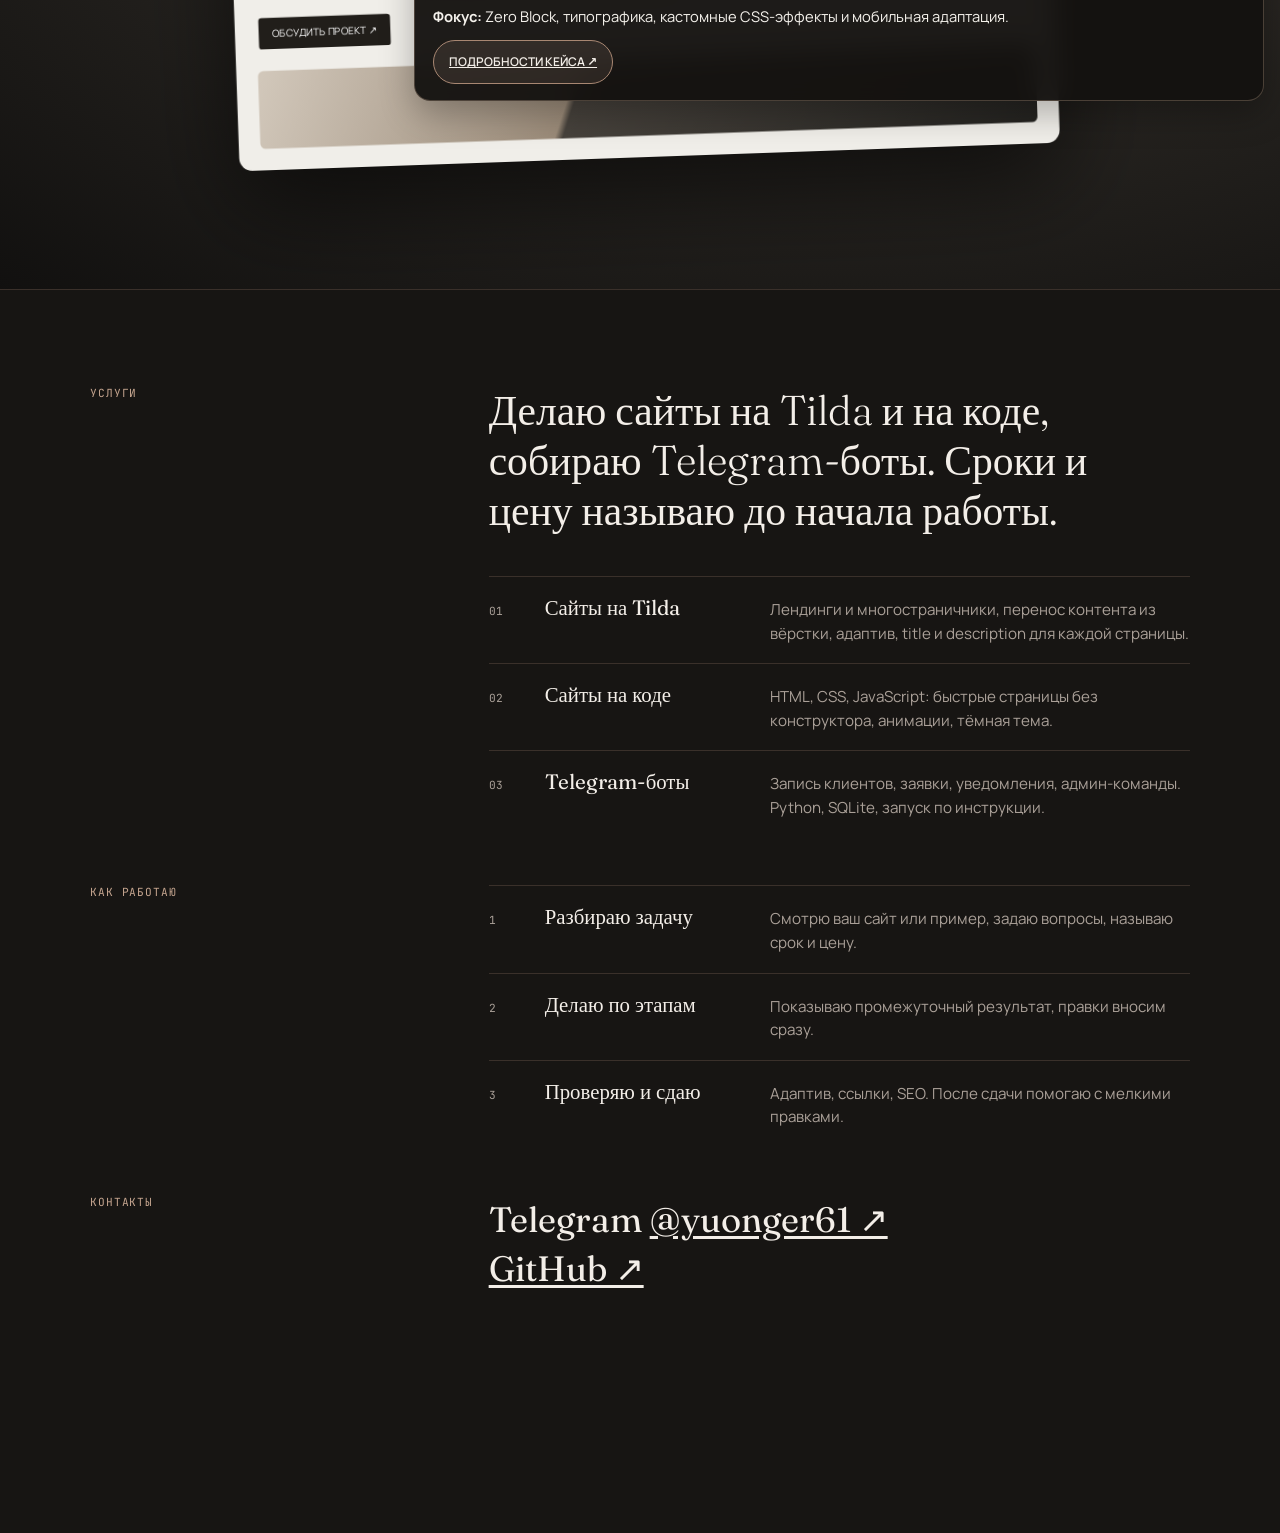
==== commit 6b3b1d58: "Correct booking project status after inspecting its public source" ====
--- a/index.html
+++ b/index.html
@@ -640,7 +640,7 @@
   <div class="hero-portrait-wrap"><div class="portrait-ring"></div><div class="portrait-caption"><span>KA1ASH / 01</span><span>DEVELOPER & CREATOR</span></div><img class="hero-portrait" src="ka1ash-portrait.webp" alt="Портрет разработчика KA1ASH" width="1152" height="1536" loading="eager" fetchpriority="high" decoding="async"></div>
   <a class="hero-scroll" href="#work"><span>SCROLL TO EXPLORE</span><i></i></a>
 </section>
-<div class="work-intro"><div><span class="section-kicker">SELECTED WORKS · 2026</span><h2>Избранные <em>проекты</em></h2></div><p>Опубликованный учебный сайт и концепты интерфейсов.<br>В каждом кейсе — задача, подход и границы реализации.</p></div>
+<div class="work-intro"><div><span class="section-kicker">SELECTED WORKS · 2026</span><h2>Избранные <em>проекты</em></h2></div><p>Опубликованный сайт, бот с открытым кодом и концепты интерфейсов.<br>В каждом кейсе — задача, подход и границы реализации.</p></div>
 <main class="feed" id="work" tabindex="-1">
 
   <section class="proj" aria-label="Журнал «Темп»">
@@ -689,8 +689,8 @@
       <div class="meta">Python, Telegram Bot API,<br>SQLite<br>(2026)</div>
     </div>
     <div class="info">
-      <span class="kind">Демонстрационный концепт · Telegram-бот</span>
-      <p>Концепт записи к мастеру: выбор услуги и времени, подтверждение и отмена записи. В кейсе описана предполагаемая логика; рабочий бот и база данных не представлены.</p><a class="case-open" href="/projects/booking-bot.html">Подробности кейса ↗</a>
+      <span class="kind">Учебный проект · открытый код</span>
+      <p>Telegram-бот на Python и aiogram 3: выбор услуги и времени, подтверждение и отмена записи, хранение в SQLite. Исходный код и инструкция запуска доступны в кейсе.</p><a class="case-open" href="/projects/booking-bot.html">Подробности кейса ↗</a>
     </div>
   </section>
 
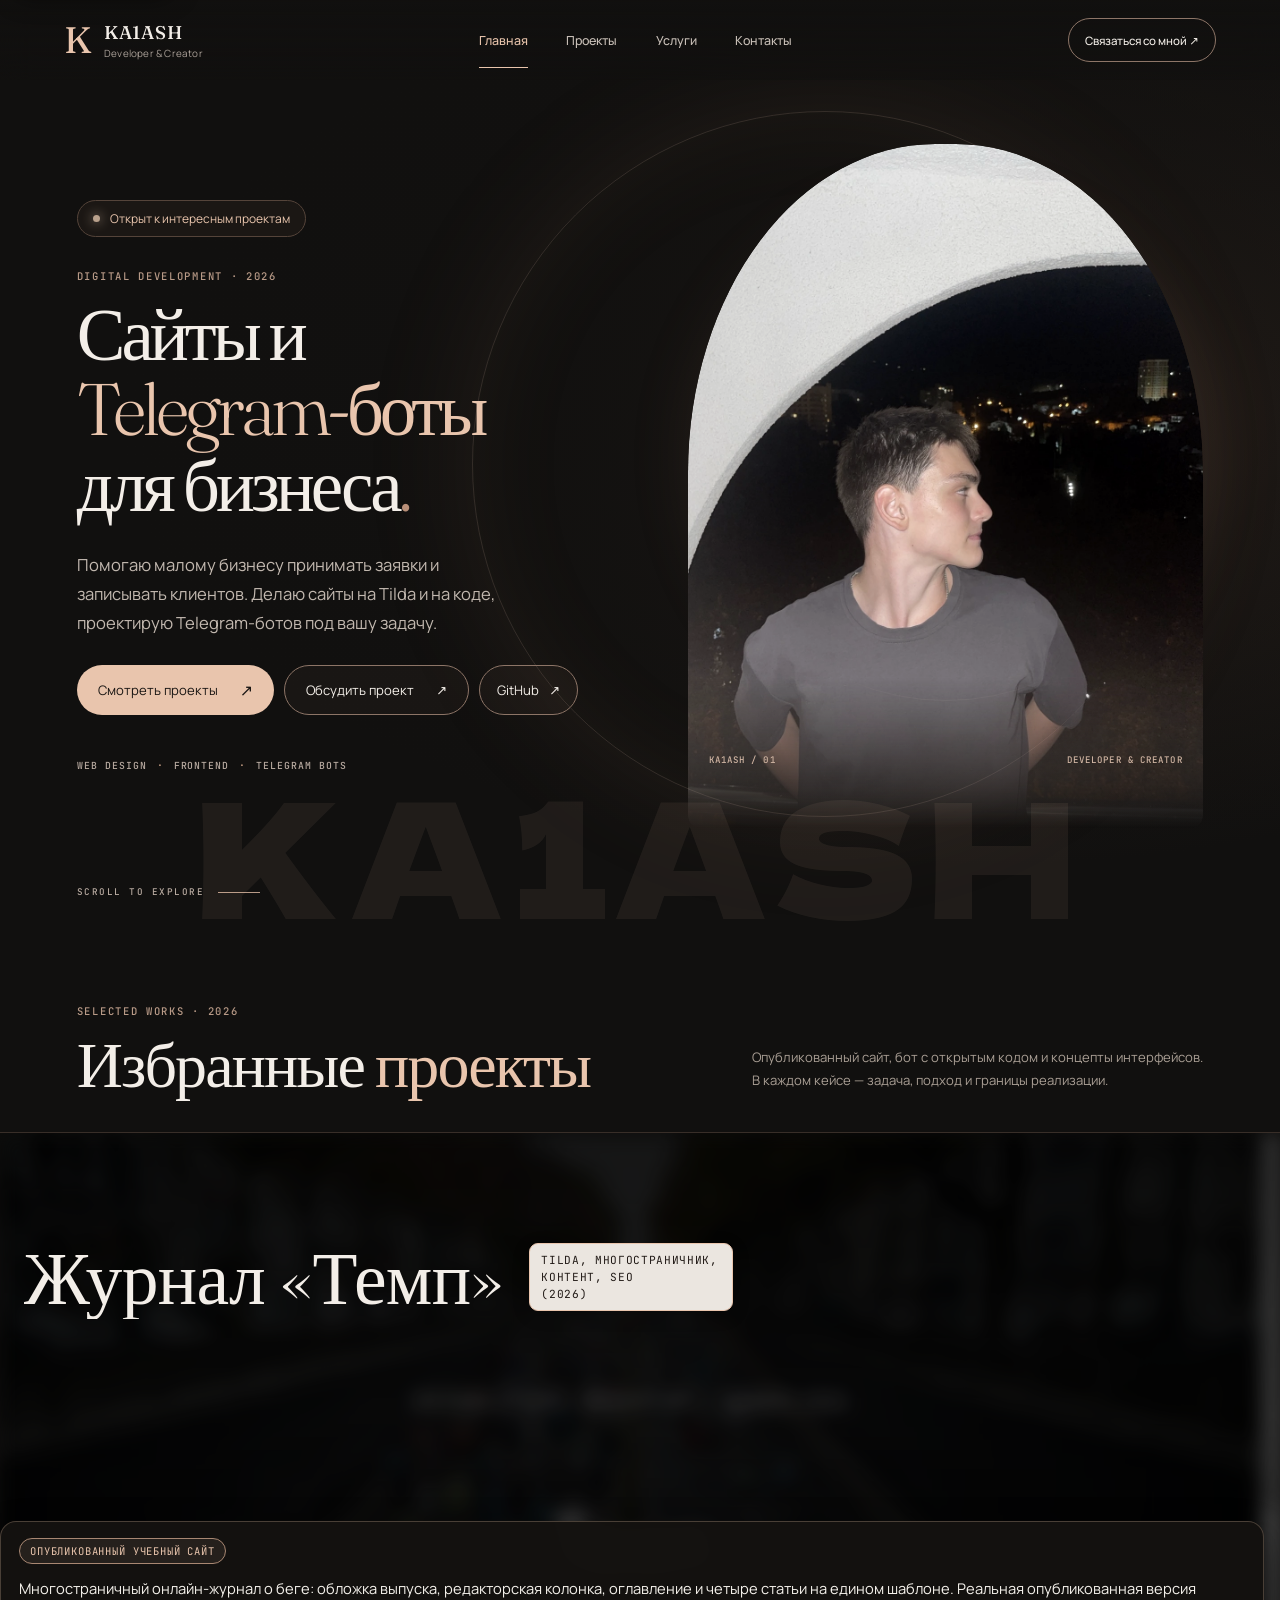
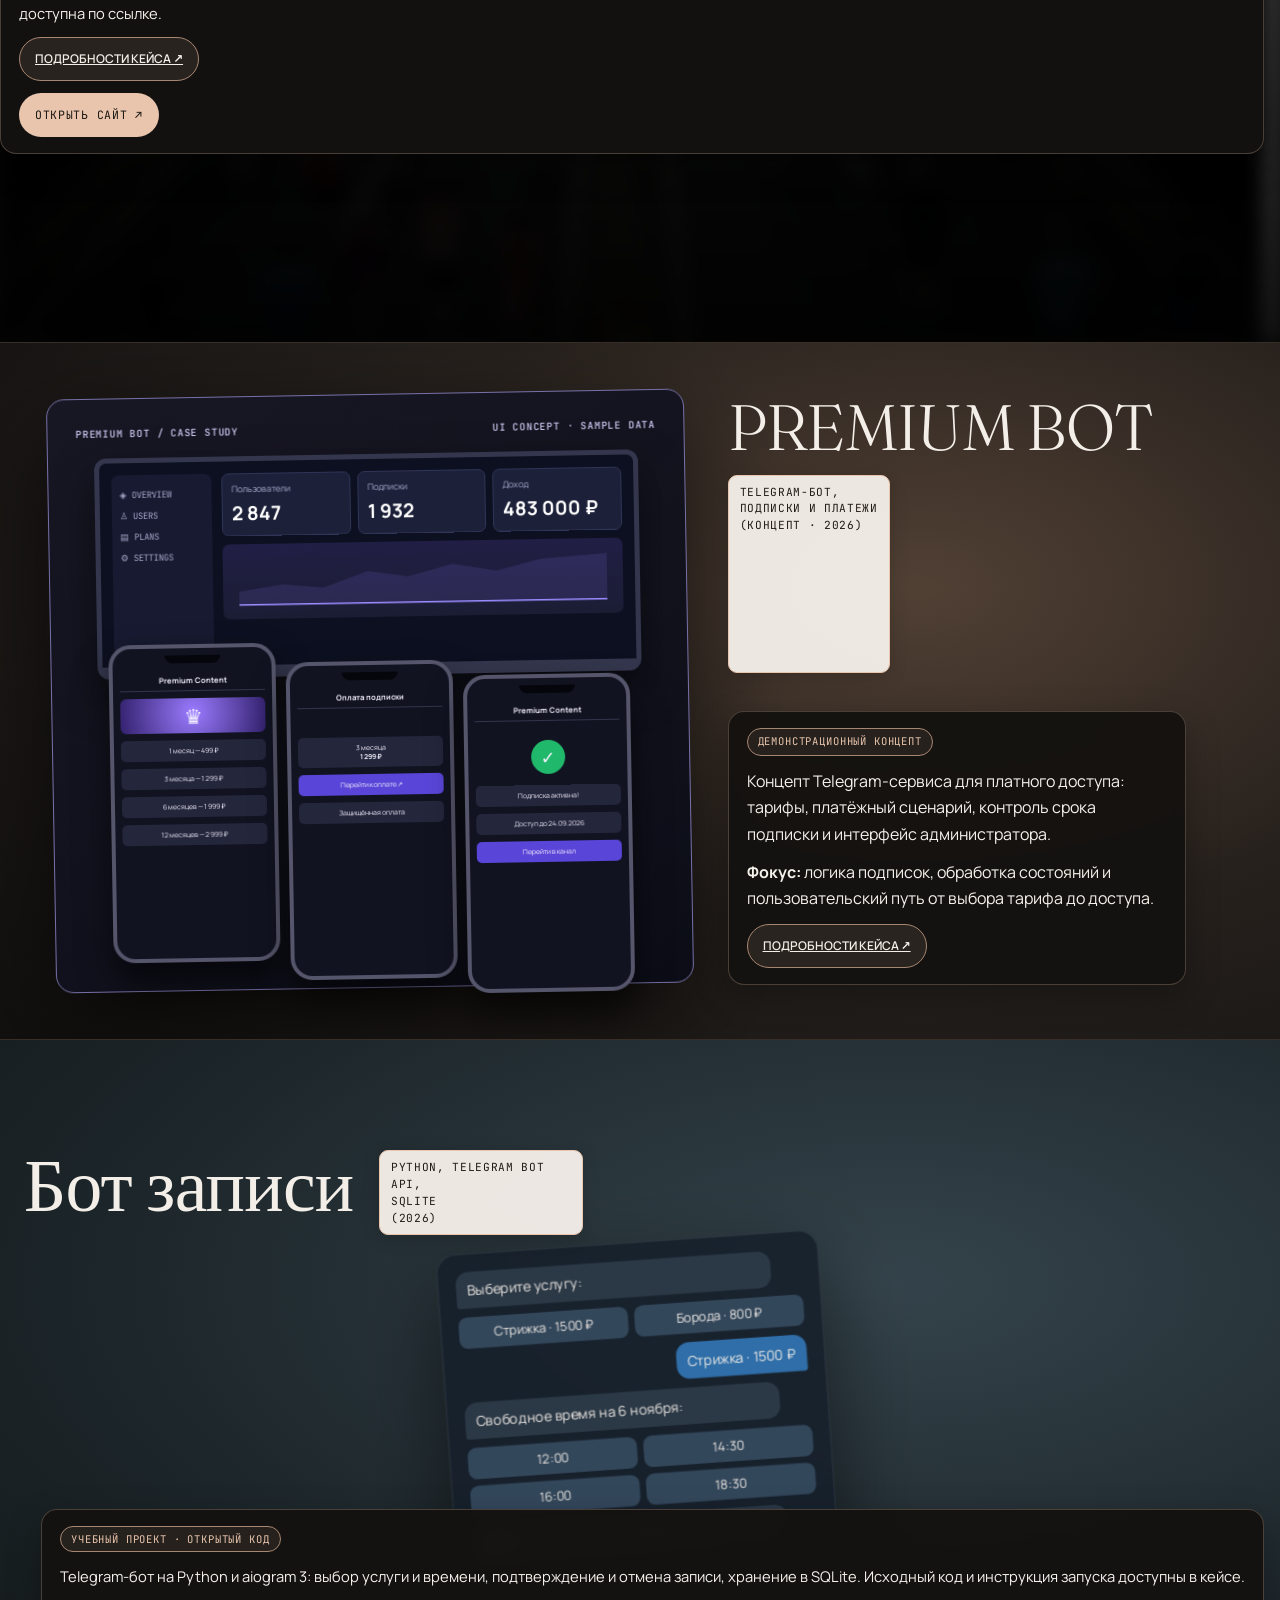
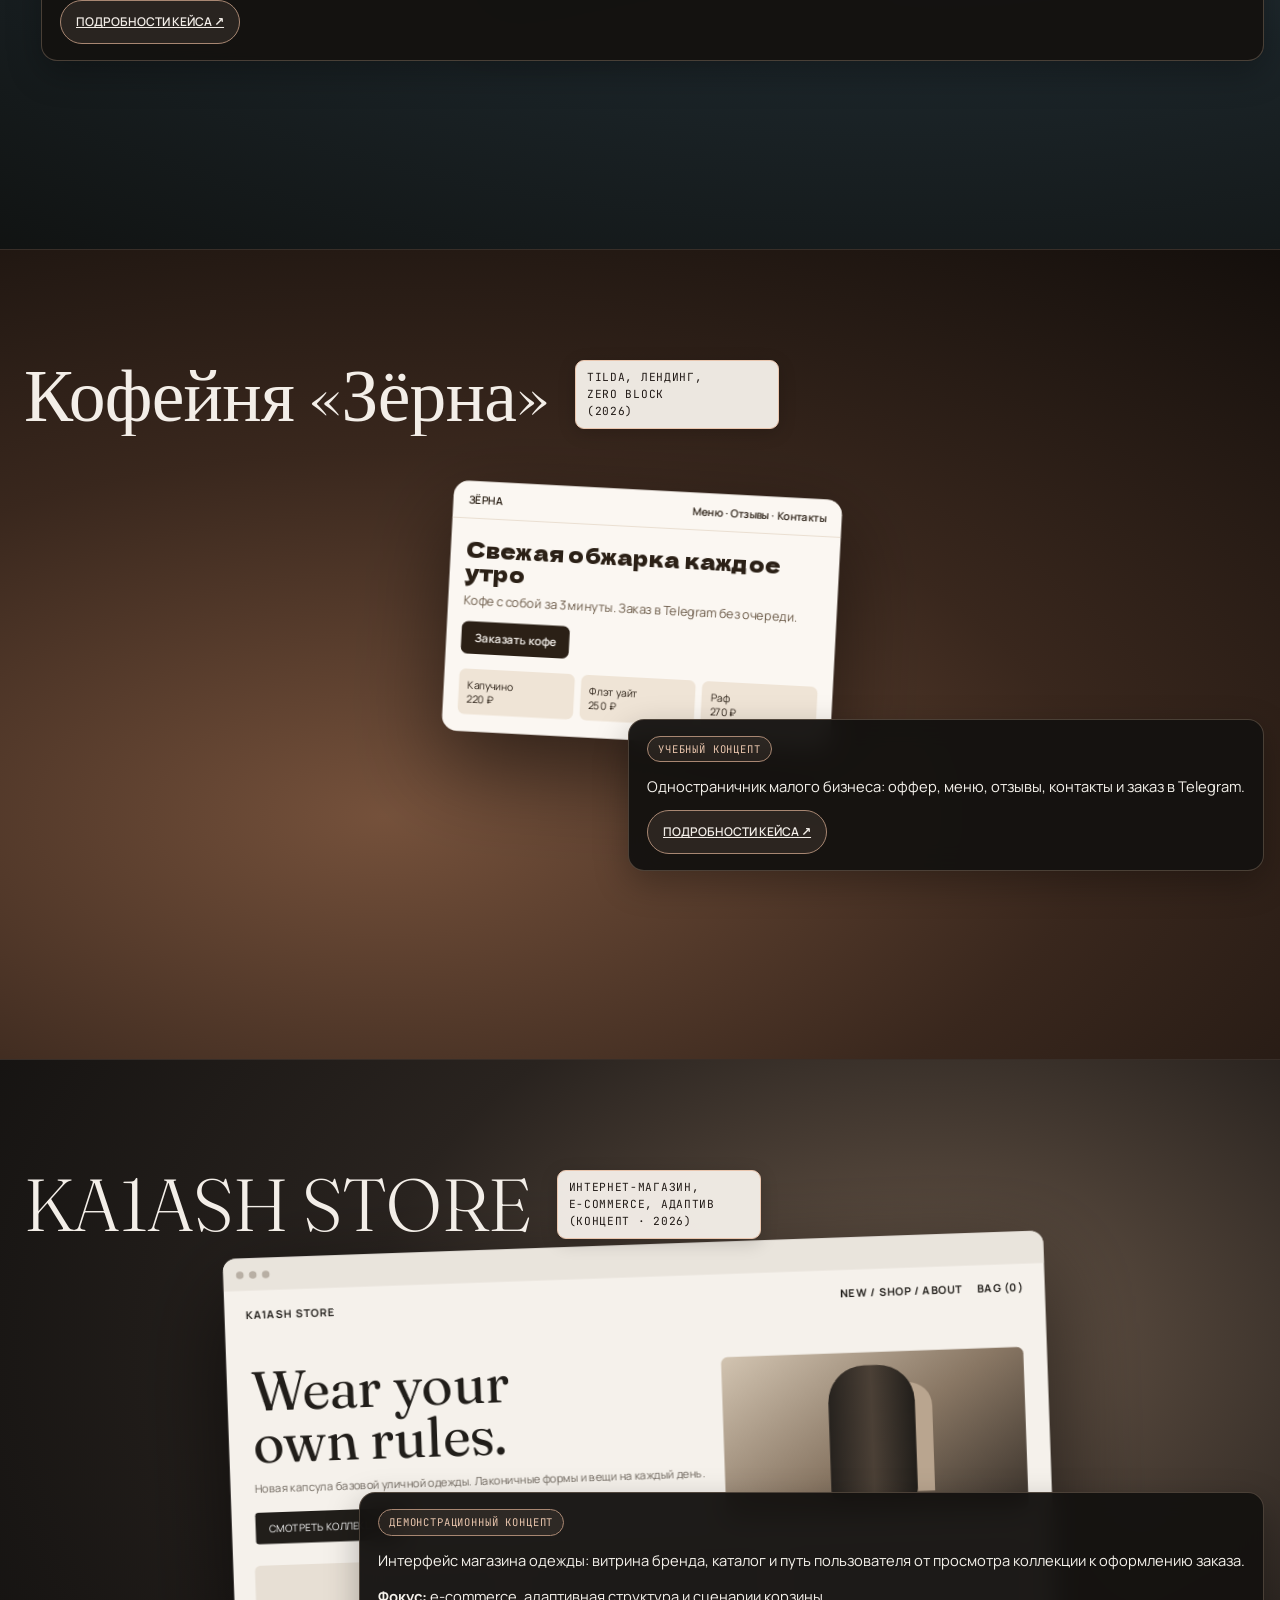
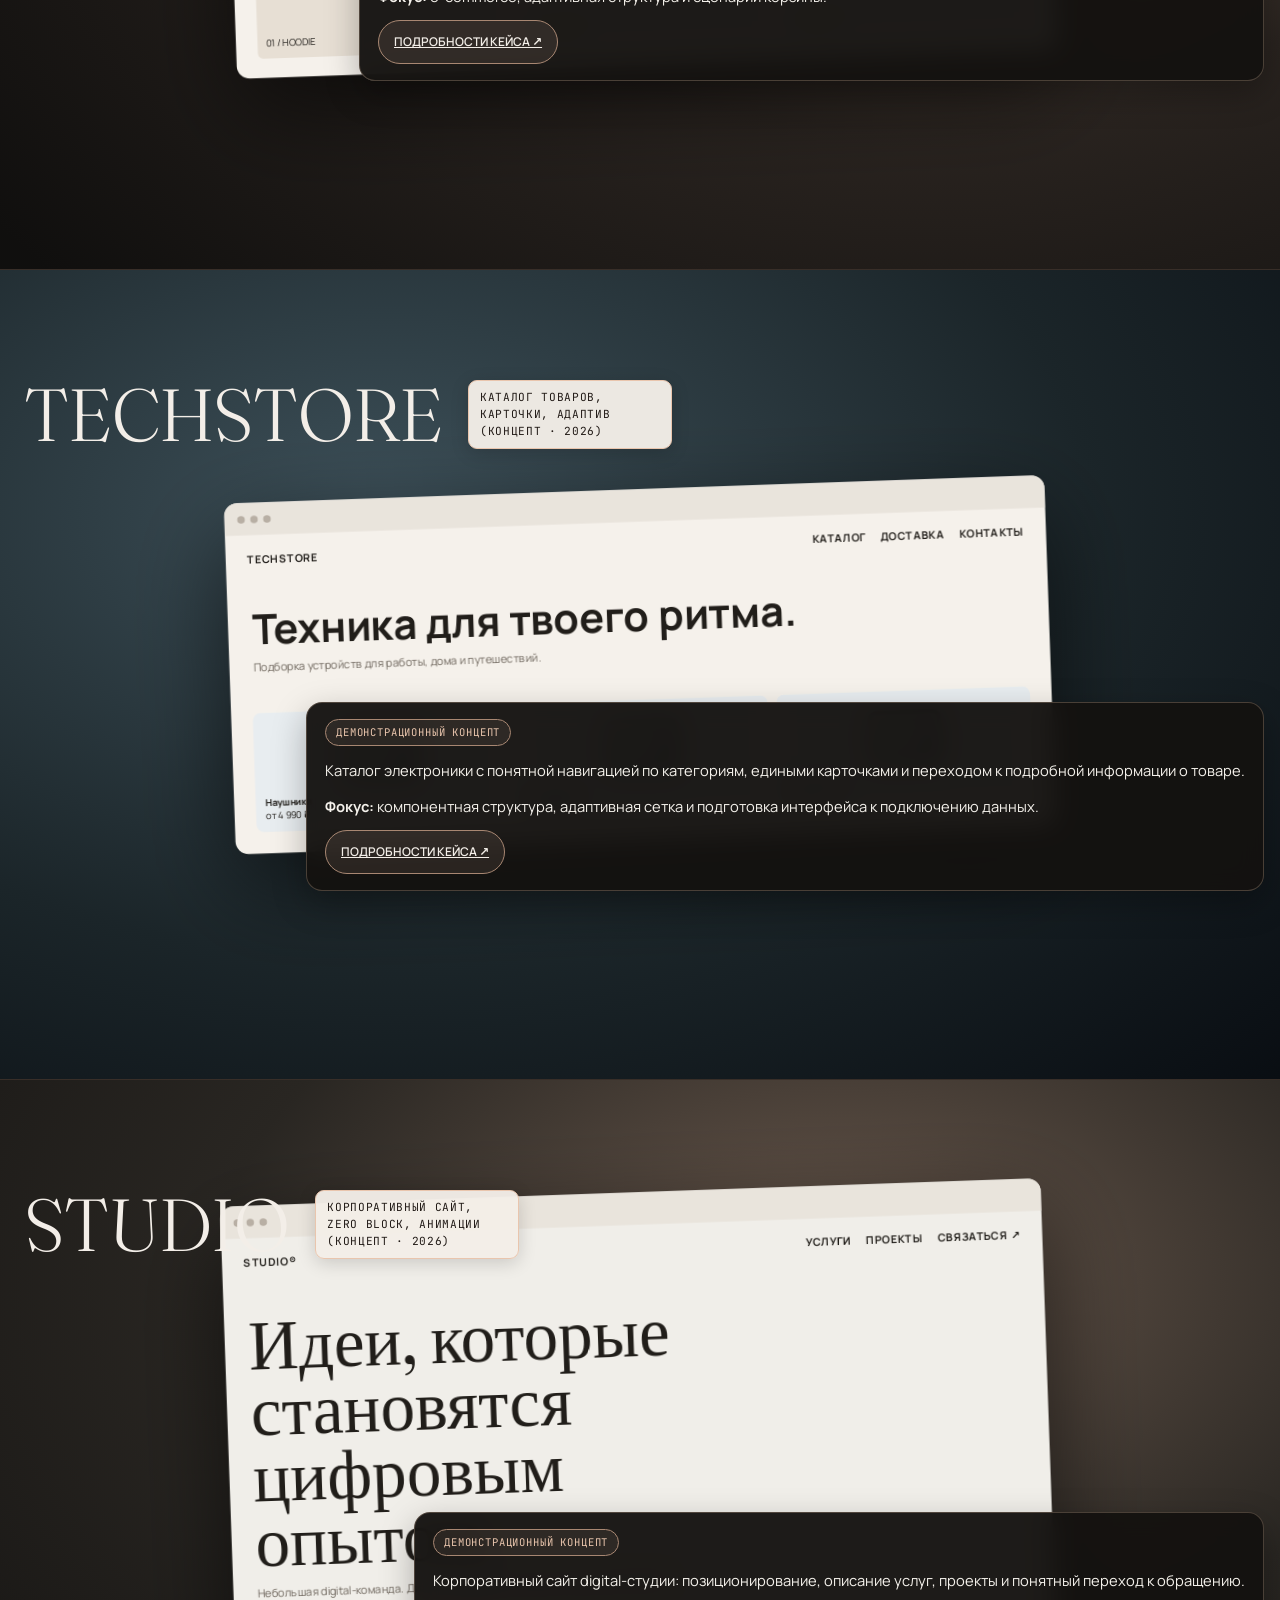
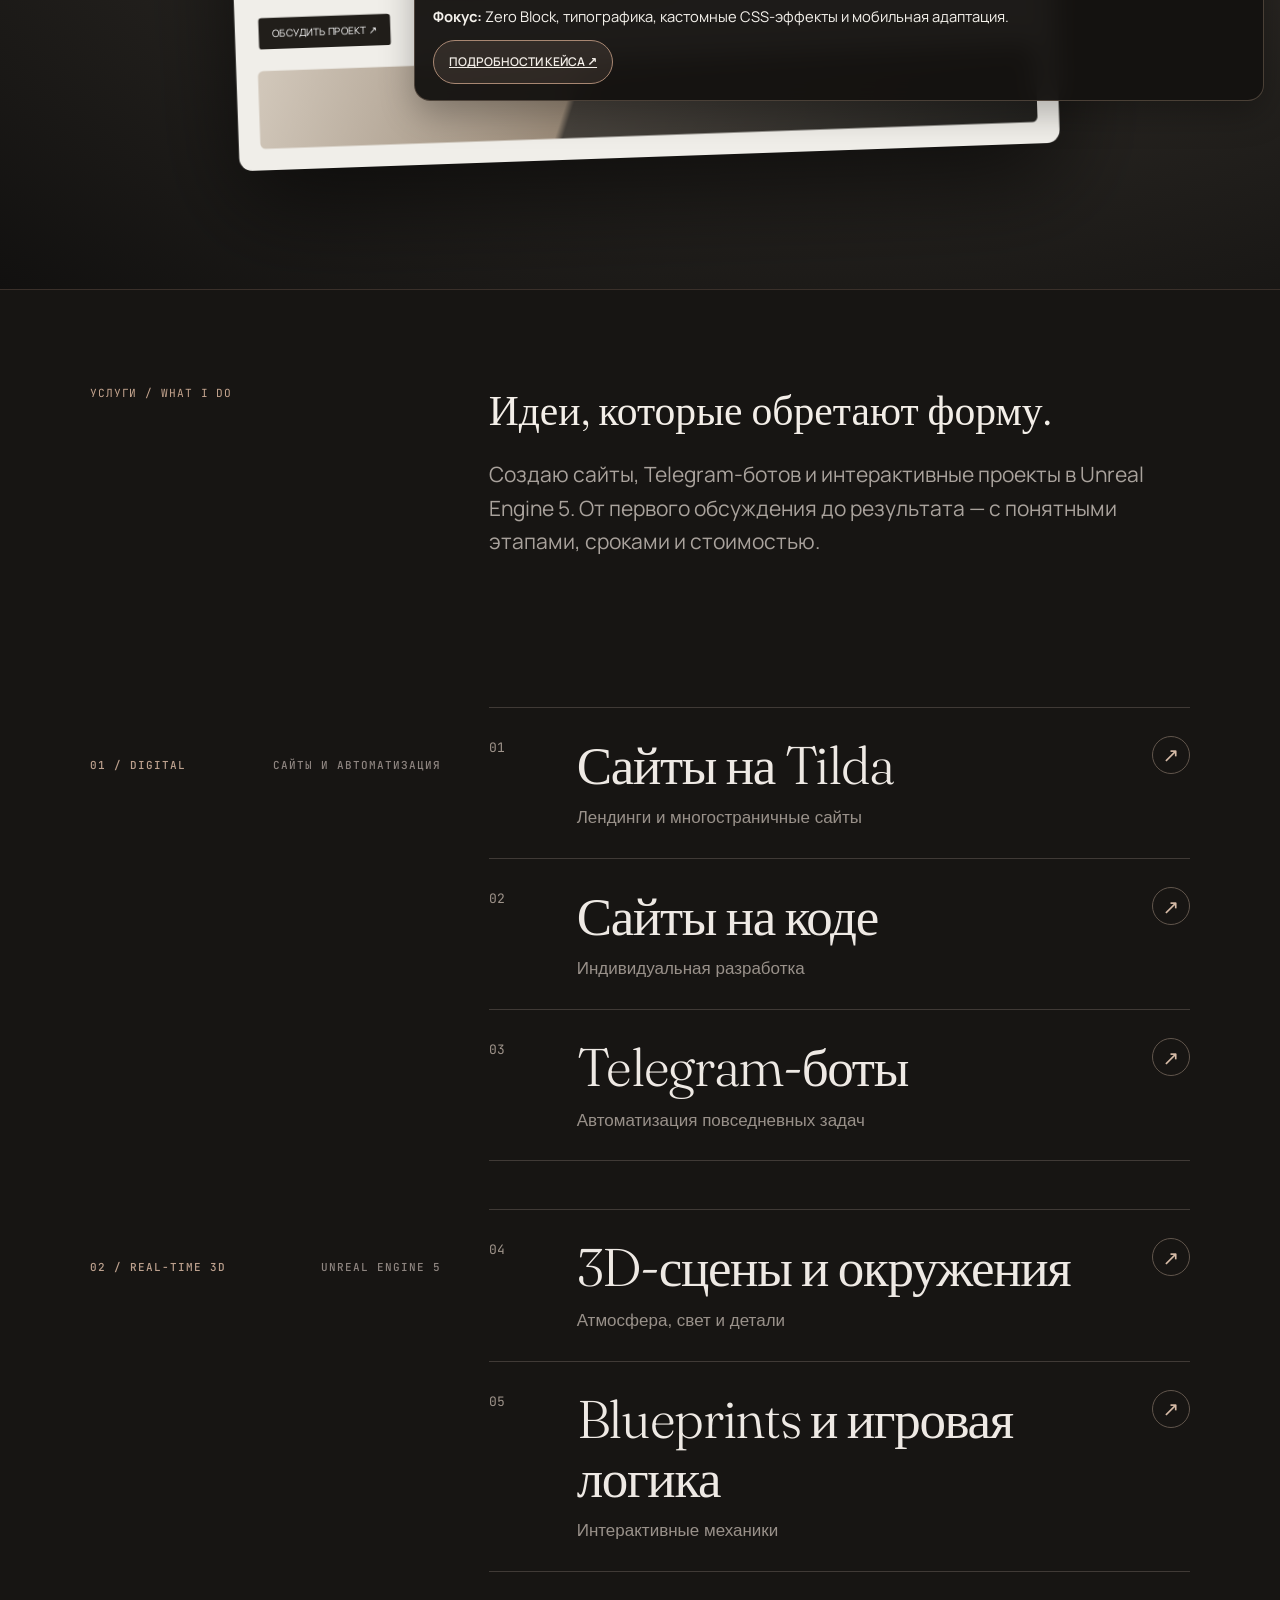
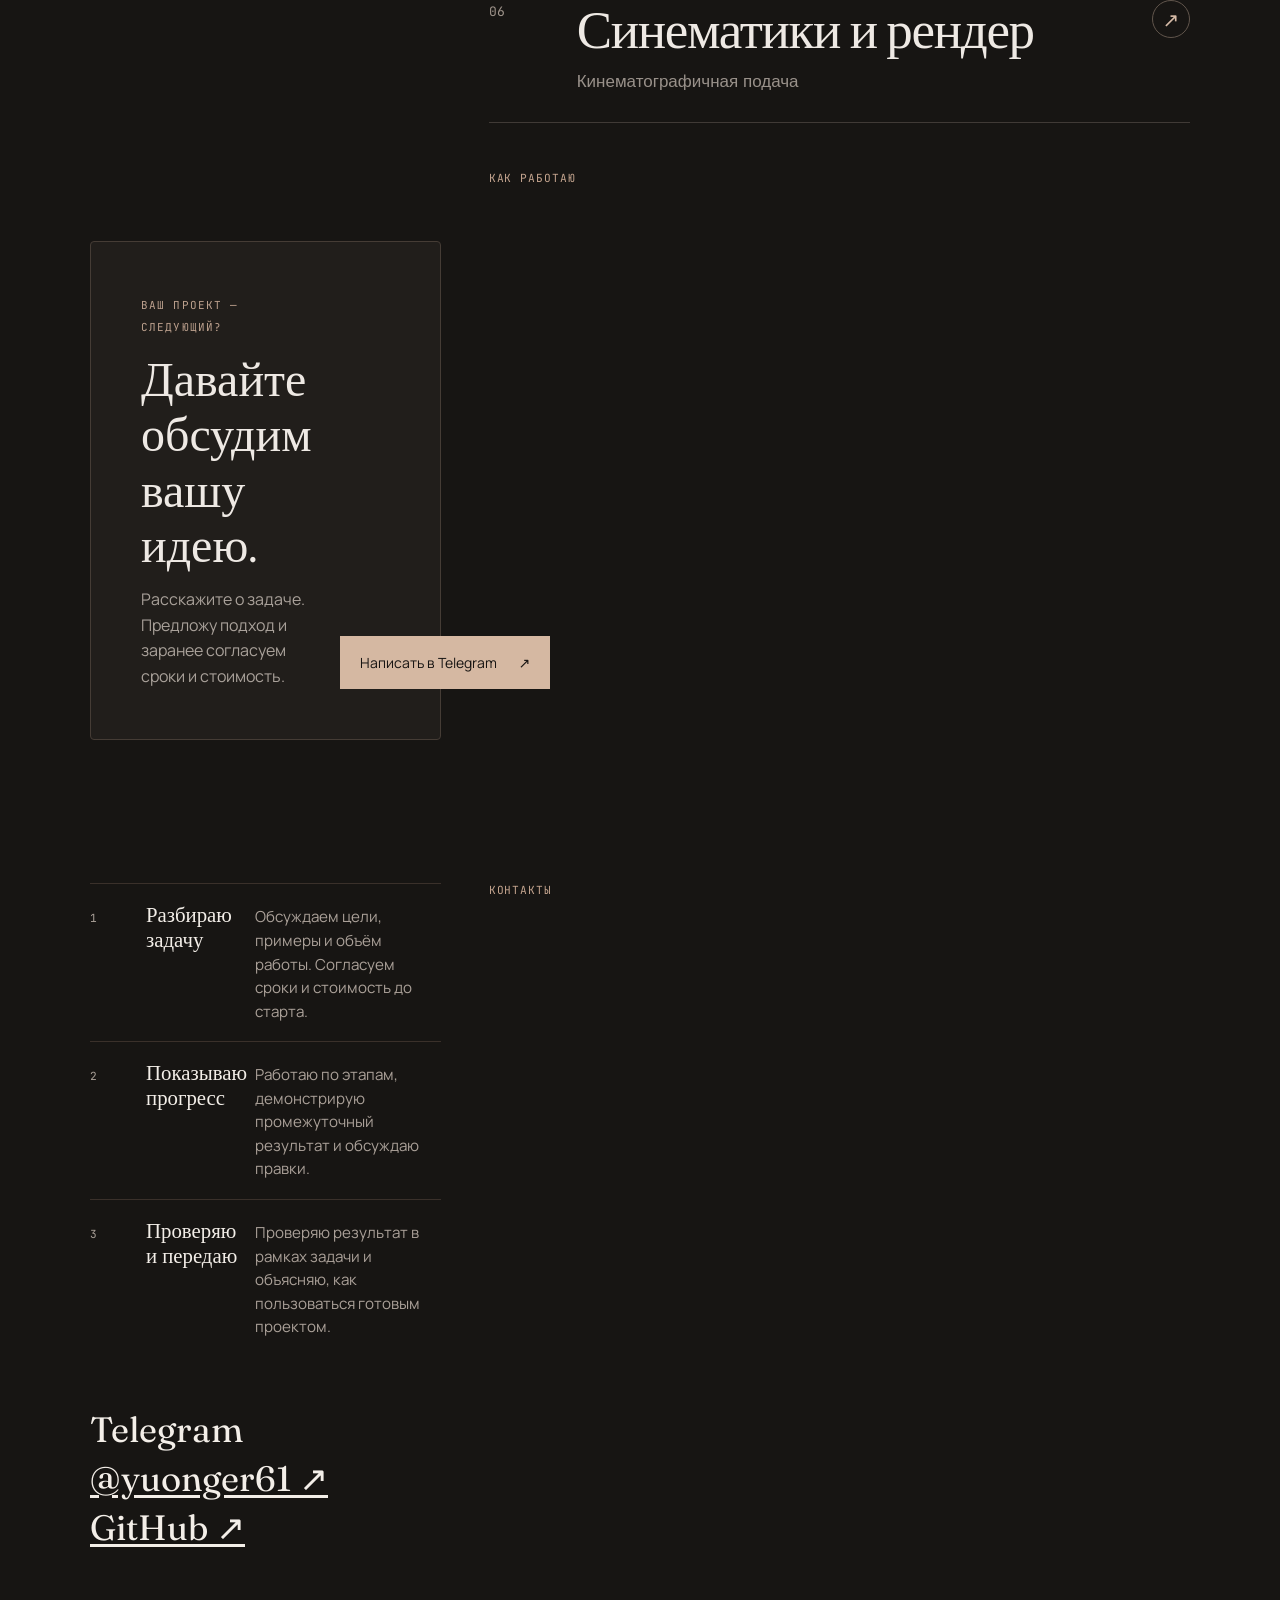
==== commit 20baec46: "Refresh services section with UE5 and client-focused presentation" ====
--- a/index.html
+++ b/index.html
@@ -614,6 +614,10 @@
 @media(max-width:360px){.ka-header .brand-copy{display:none}.ka-nav{font-size:.7rem;gap:12px}}
 @media(prefers-reduced-motion:reduce){*,*::before,*::after{animation:none!important;transition:none!important}html{scroll-behavior:auto!important}}
 </style>
+<style id="service-rework-styles">
+.service-rework .service-intro{margin:0 0 clamp(52px,8vw,100px)}.service-rework .service-intro .lead{max-width:950px;margin:0 0 22px}.service-subtitle{max-width:670px;color:#a9a29c;font-size:clamp(16px,2vw,21px);line-height:1.6;margin:0}.service-group-label{display:flex;justify-content:space-between;gap:16px;color:#bda18e;font:500 11px/1.5 'JetBrains Mono',monospace;letter-spacing:.09em;text-transform:uppercase;margin:50px 0 15px}.service-group-label span:last-child{color:#8e8580;text-align:right}.service-list{border-top:1px solid #403a36}.service-item{border-bottom:1px solid #403a36}.service-item summary{display:grid;grid-template-columns:70px minmax(0,1fr) 38px;gap:18px;align-items:start;cursor:pointer;list-style:none;padding:28px 0;transition:padding .25s ease}.service-item summary::-webkit-details-marker{display:none}.service-num{font:13px/1.8 'JetBrains Mono',monospace;color:#9f948b}.service-name{font-family:'Fraunces',Georgia,serif;font-size:clamp(28px,4.2vw,53px);font-weight:300;line-height:1.12;color:#eee9e4;letter-spacing:-.025em}.service-name small{display:block;margin-top:11px;font:400 clamp(13px,1.45vw,17px)/1.4 Arial,sans-serif;letter-spacing:0;color:#99918a}.service-plus{justify-self:end;border:1px solid #61554c;color:#d6bba7;border-radius:50%;width:36px;height:36px;display:grid;place-items:center;font-size:20px;transition:transform .25s,background .25s}.service-item[open] .service-plus{transform:rotate(45deg);background:#302924}.service-item summary:hover .service-name{color:#d8b9a1}.service-item summary:focus-visible{outline:2px solid #d8b9a1;outline-offset:4px}.service-detail{padding:0 55px 32px 88px;max-width:760px}.service-detail p{margin:0 0 19px;color:#b4aca6;font-size:clamp(15px,1.6vw,19px);line-height:1.65}.service-tags{display:flex;flex-wrap:wrap;gap:8px;margin-bottom:22px}.service-tags span{border:1px solid #4b413b;border-radius:100px;padding:6px 11px;color:#bda99a;font:11px/1.2 'JetBrains Mono',monospace}.service-detail a{color:#e6c6ac;text-decoration:none;border-bottom:1px solid #9c7c68;padding-bottom:5px;font-size:14px}.service-detail a:hover{color:#fff}.service-cta{display:flex;align-items:end;justify-content:space-between;gap:28px;background:#211e1b;border:1px solid #453c35;border-radius:4px;padding:clamp(25px,4vw,50px);margin:70px 0 95px}.service-kicker{font:11px 'JetBrains Mono',monospace;letter-spacing:.1em;color:#bda18e}.service-cta h3{font:300 clamp(30px,4vw,48px)/1.15 'Fraunces',Georgia,serif;color:#eee9e4;margin:15px 0}.service-cta p{color:#a9a19a;max-width:500px;line-height:1.6;margin:0}.service-cta>a{display:flex;justify-content:space-between;gap:22px;align-items:center;flex-shrink:0;background:#d5b8a2;color:#171412;text-decoration:none;padding:17px 20px;font-size:14px;transition:background .2s,transform .2s}.service-cta>a:hover{background:#f0d3bd;transform:translateY(-2px)}@media(max-width:650px){.service-item summary{grid-template-columns:32px minmax(0,1fr) 30px;gap:12px;padding:25px 0}.service-name{font-size:clamp(25px,7.5vw,37px)}.service-name small{font-size:13px}.service-plus{width:29px;height:29px;font-size:16px}.service-detail{padding:0 0 28px 44px}.service-cta{display:block;margin:55px 0 75px}.service-cta>a{margin-top:25px;width:100%;box-sizing:border-box}.service-group-label{margin-top:40px}}
+@media(prefers-reduced-motion:reduce){.service-item summary,.service-plus,.service-cta>a{transition:none}}
+</style>
 </head>
 <body>
 <a class="skip-link" href="#work">Перейти к проектам</a>
@@ -757,33 +761,36 @@
 
 </main>
 
-<section class="about" id="services">
-  <div class="in">
-    <div class="lab">Услуги</div>
-    <div style="display:flex;flex-direction:column;gap:40px">
-      <p class="lead">Делаю сайты на Tilda и на коде, собираю Telegram-боты. Сроки и цену называю до начала работы.</p>
-      <div class="rows">
-        <div class="row"><i>01</i><b>Сайты на Tilda</b><span>Лендинги и многостраничники, перенос контента из вёрстки, адаптив, title и description для каждой страницы.</span></div>
-        <div class="row"><i>02</i><b>Сайты на коде</b><span>HTML, CSS, JavaScript: быстрые страницы без конструктора, анимации, тёмная тема.</span></div>
-        <div class="row"><i>03</i><b>Telegram-боты</b><span>Запись клиентов, заявки, уведомления, админ-команды. Python, SQLite, запуск по инструкции.</span></div>
-      </div>
-    </div>
-
-    <div class="lab">Как работаю</div>
-    <div class="rows">
-      <div class="row"><i>1</i><b>Разбираю задачу</b><span>Смотрю ваш сайт или пример, задаю вопросы, называю срок и цену.</span></div>
-      <div class="row"><i>2</i><b>Делаю по этапам</b><span>Показываю промежуточный результат, правки вносим сразу.</span></div>
-      <div class="row"><i>3</i><b>Проверяю и сдаю</b><span>Адаптив, ссылки, SEO. После сдачи помогаю с мелкими правками.</span></div>
-    </div>
-
-    <div class="lab" id="contact">Контакты</div>
-    <div class="contact">
-      Telegram <a href="https://t.me/yuonger61" target="_blank" rel="noopener">@yuonger61 ↗</a><br>
-      <a href="https://github.com/Ka1ash14" target="_blank" rel="noopener">GitHub ↗</a>
-    </div>
-  </div>
-</section>
-
+<section class="about service-rework" id="services">
+  <div class="in">
+    <div class="lab">Услуги / What I do</div>
+    <div class="service-intro">
+      <p class="lead">Идеи, которые обретают форму.</p>
+      <p class="service-subtitle">Создаю сайты, Telegram-ботов и интерактивные проекты в Unreal Engine 5. От первого обсуждения до результата — с понятными этапами, сроками и стоимостью.</p>
+    </div>
+    <div class="service-group-label"><span>01 / DIGITAL</span><span>Сайты и автоматизация</span></div>
+    <div class="service-list">
+      <details class="service-item"><summary><span class="service-num">01</span><span class="service-name">Сайты на Tilda<small>Лендинги и многостраничные сайты</small></span><span class="service-plus" aria-hidden="true">↗</span></summary><div class="service-detail"><p>Сайт, который понятно представляет ваш продукт, вызывает доверие и помогает получать обращения. Собираю страницы, настраиваю адаптивность и базовые SEO-параметры.</p><div class="service-tags"><span>Tilda</span><span>Адаптивность</span><span>SEO</span></div><a href="https://t.me/yuonger61" target="_blank" rel="noopener">Обсудить сайт ↗</a></div></details>
+      <details class="service-item"><summary><span class="service-num">02</span><span class="service-name">Сайты на коде<small>Индивидуальная разработка</small></span><span class="service-plus" aria-hidden="true">↗</span></summary><div class="service-detail"><p>Разрабатываю адаптивные сайты без конструктора: с индивидуальным оформлением, анимациями и вниманием к скорости и удобству на разных устройствах.</p><div class="service-tags"><span>HTML</span><span>CSS</span><span>JavaScript</span></div><a href="https://t.me/yuonger61" target="_blank" rel="noopener">Обсудить разработку ↗</a></div></details>
+      <details class="service-item"><summary><span class="service-num">03</span><span class="service-name">Telegram-боты<small>Автоматизация повседневных задач</small></span><span class="service-plus" aria-hidden="true">↗</span></summary><div class="service-detail"><p>Боты для заявок, записи клиентов, уведомлений и простых сценариев взаимодействия. Помогаю сократить ручную работу и сделать общение с клиентами удобнее.</p><div class="service-tags"><span>Python</span><span>Telegram Bot API</span><span>SQLite</span></div><a href="https://t.me/yuonger61" target="_blank" rel="noopener">Обсудить бота ↗</a></div></details>
+    </div>
+    <div class="service-group-label"><span>02 / REAL-TIME 3D</span><span>Unreal Engine 5</span></div>
+    <div class="service-list">
+      <details class="service-item"><summary><span class="service-num">04</span><span class="service-name">3D-сцены и окружения<small>Атмосфера, свет и детали</small></span><span class="service-plus" aria-hidden="true">↗</span></summary><div class="service-detail"><p>Создаю виртуальные пространства и выразительные окружения в Unreal Engine 5. Работаю с композицией, материалами, постановкой света и общей атмосферой сцены.</p><div class="service-tags"><span>UE5</span><span>Environment</span><span>Lighting</span></div><a href="https://t.me/yuonger61" target="_blank" rel="noopener">Обсудить 3D-сцену ↗</a></div></details>
+      <details class="service-item"><summary><span class="service-num">05</span><span class="service-name">Blueprints и игровая логика<small>Интерактивные механики</small></span><span class="service-plus" aria-hidden="true">↗</span></summary><div class="service-detail"><p>Добавляю взаимодействия с объектами, события, триггеры и игровые механики с помощью визуального программирования Blueprints.</p><div class="service-tags"><span>Blueprints</span><span>Interactions</span><span>Logic</span></div><a href="https://t.me/yuonger61" target="_blank" rel="noopener">Обсудить механику ↗</a></div></details>
+      <details class="service-item"><summary><span class="service-num">06</span><span class="service-name">Синематики и рендер<small>Кинематографичная подача</small></span><span class="service-plus" aria-hidden="true">↗</span></summary><div class="service-detail"><p>Настраиваю камеры, движение, освещение и рендер в UE5, чтобы эффектно показать атмосферу, окружение или идею проекта.</p><div class="service-tags"><span>Sequencer</span><span>Cinematics</span><span>Rendering</span></div><a href="https://t.me/yuonger61" target="_blank" rel="noopener">Обсудить синематику ↗</a></div></details>
+    </div>
+    <div class="service-cta"><div><span class="service-kicker">ВАШ ПРОЕКТ — СЛЕДУЮЩИЙ?</span><h3>Давайте обсудим вашу идею.</h3><p>Расскажите о задаче. Предложу подход и заранее согласуем сроки и стоимость.</p></div><a href="https://t.me/yuonger61" target="_blank" rel="noopener">Написать в Telegram <span aria-hidden="true">↗</span></a></div>
+    <div class="lab">Как работаю</div>
+    <div class="rows">
+      <div class="row"><i>1</i><b>Разбираю задачу</b><span>Обсуждаем цели, примеры и объём работы. Согласуем сроки и стоимость до старта.</span></div>
+      <div class="row"><i>2</i><b>Показываю прогресс</b><span>Работаю по этапам, демонстрирую промежуточный результат и обсуждаю правки.</span></div>
+      <div class="row"><i>3</i><b>Проверяю и передаю</b><span>Проверяю результат в рамках задачи и объясняю, как пользоваться готовым проектом.</span></div>
+    </div>
+    <div class="lab" id="contact">Контакты</div>
+    <div class="contact">Telegram <a href="https://t.me/yuonger61" target="_blank" rel="noopener">@yuonger61 ↗</a><br><a href="https://github.com/Ka1ash14" target="_blank" rel="noopener">GitHub ↗</a></div>
+  </div>
+</section>
 <script>
 (function(){
   const reduce = matchMedia('(prefers-reduced-motion: reduce)').matches;
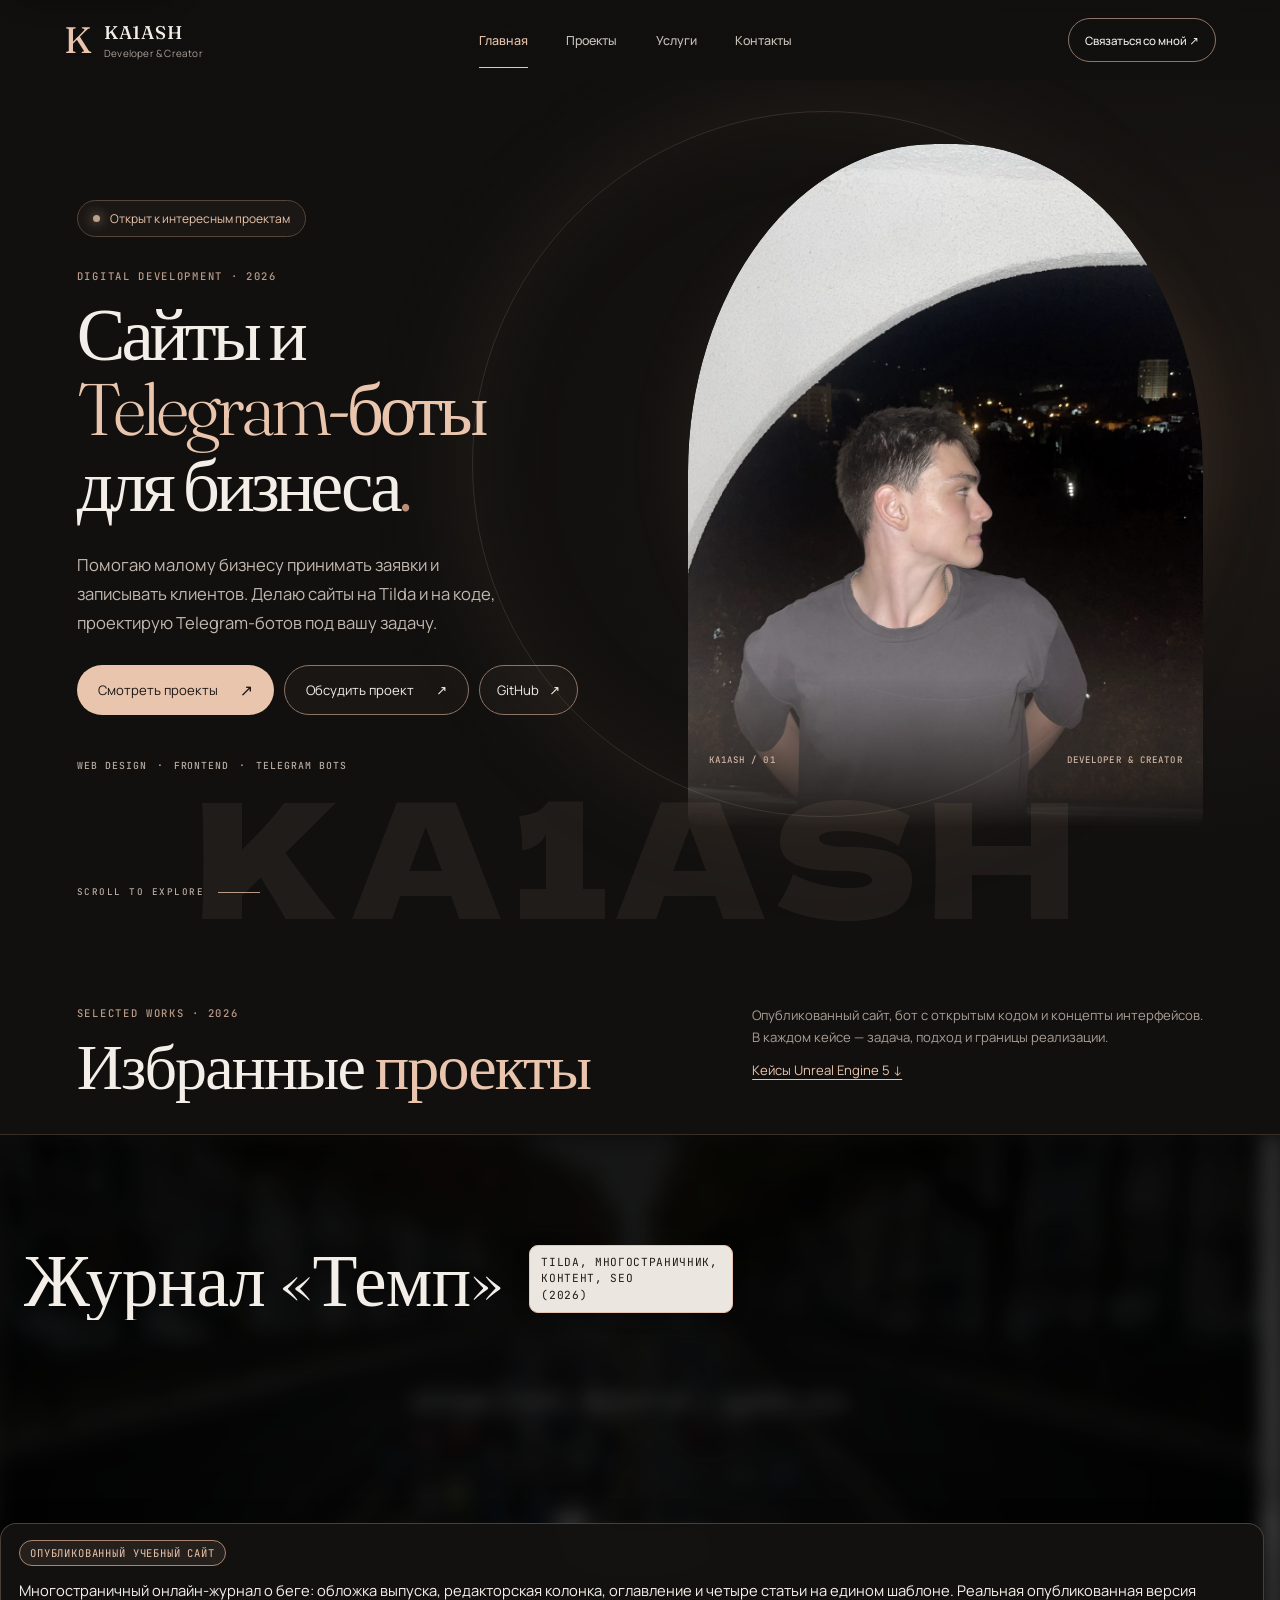
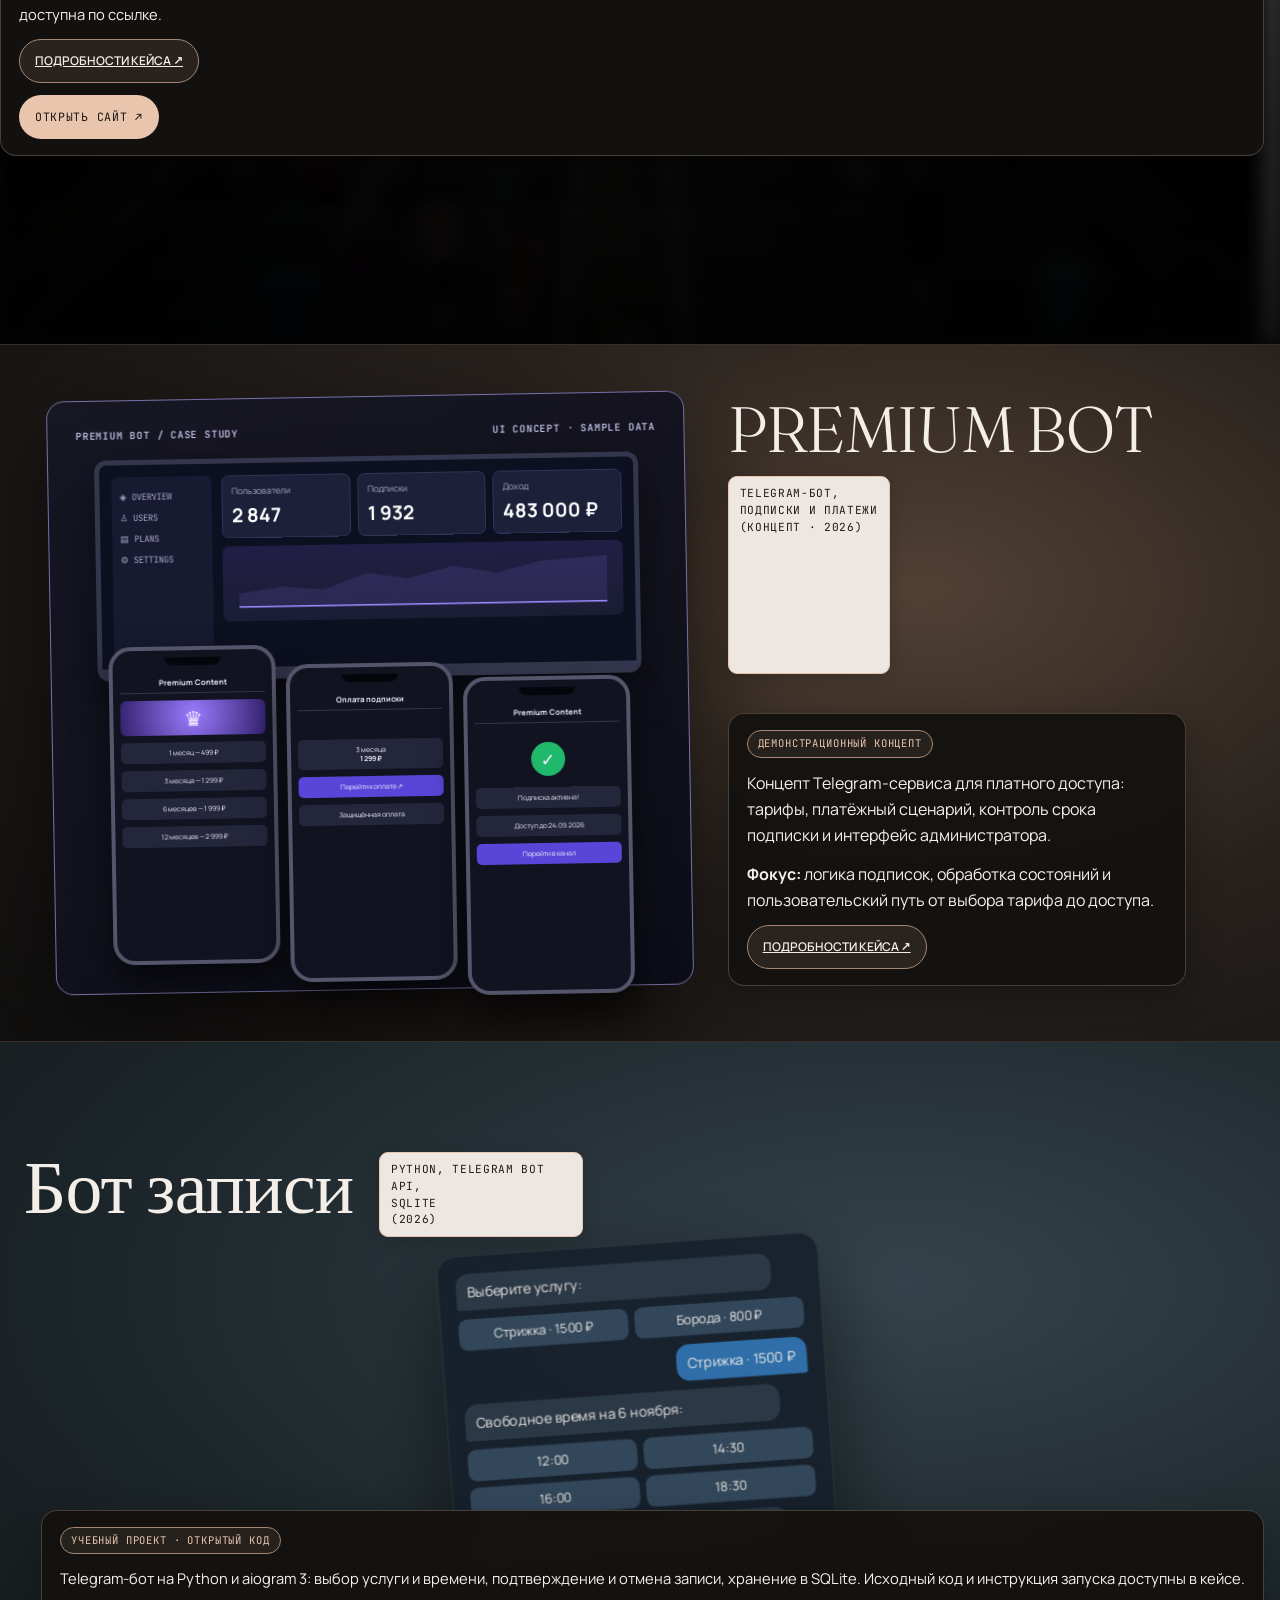
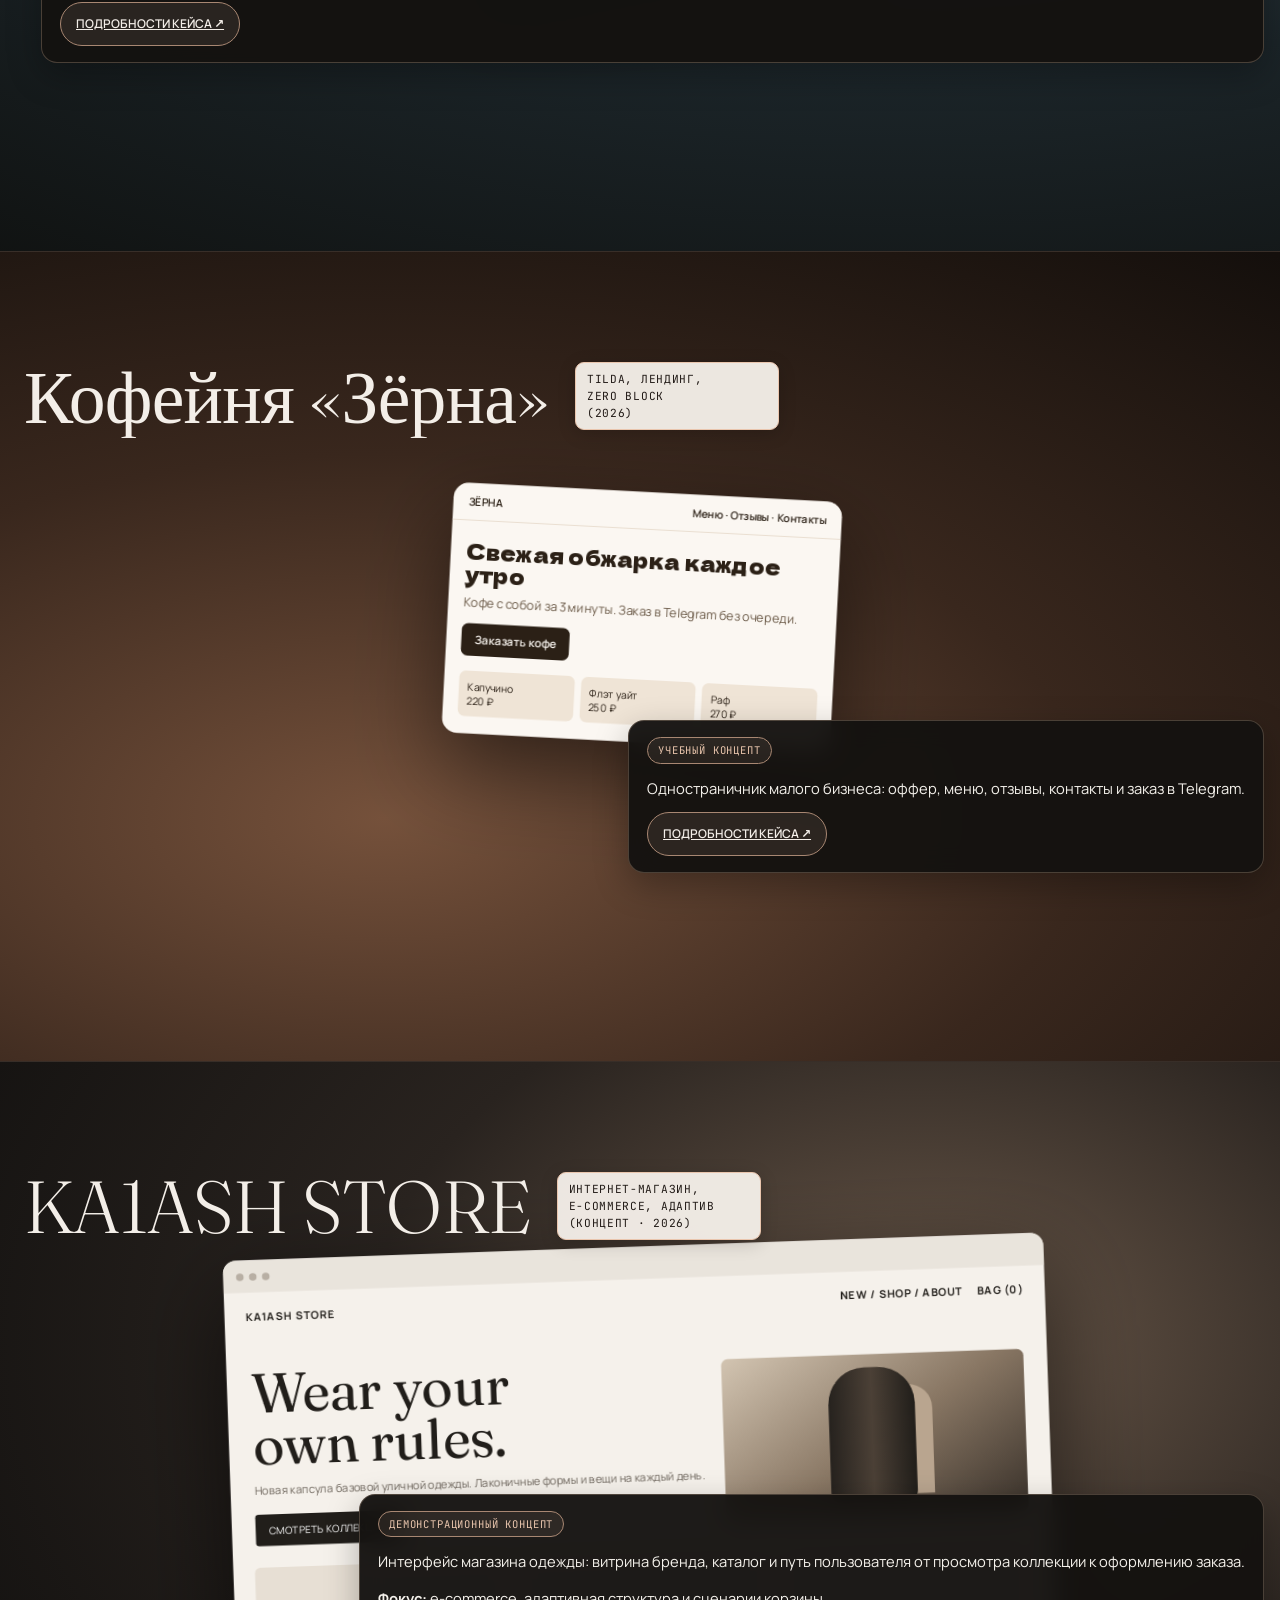
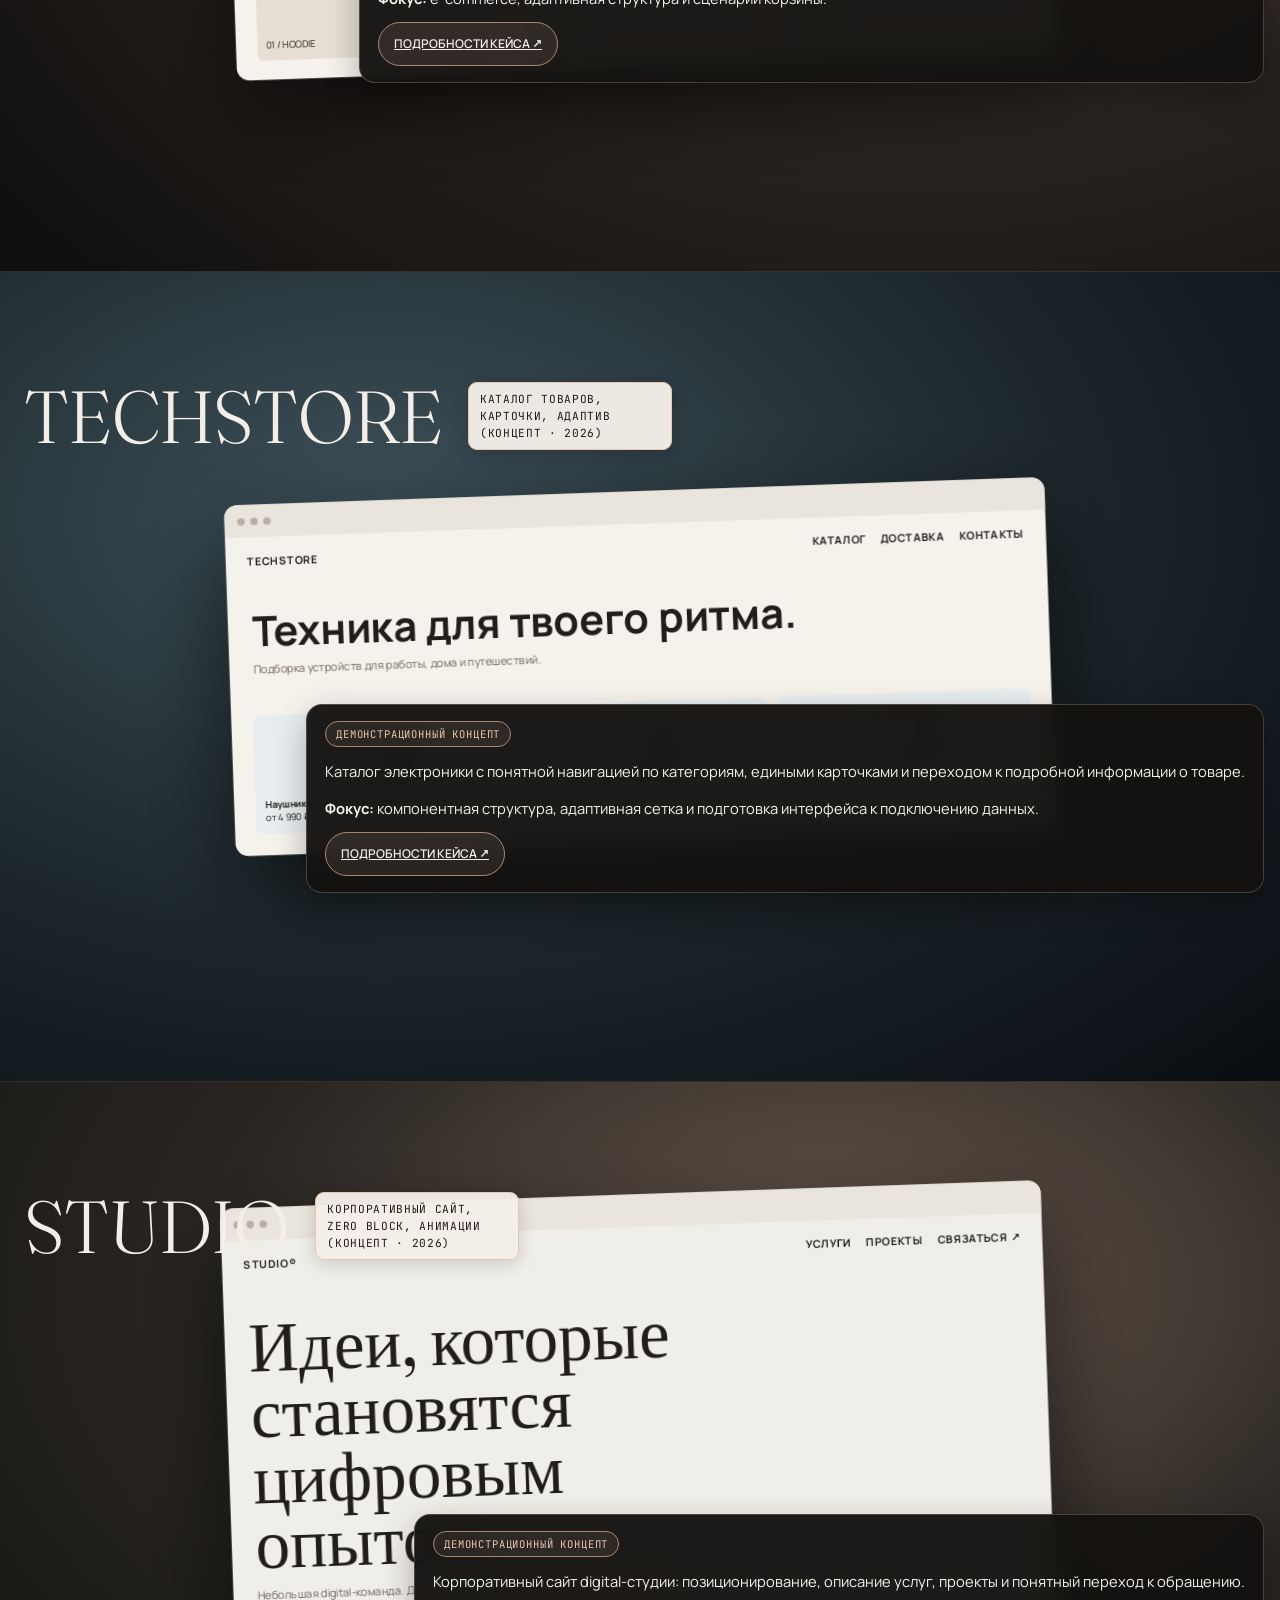
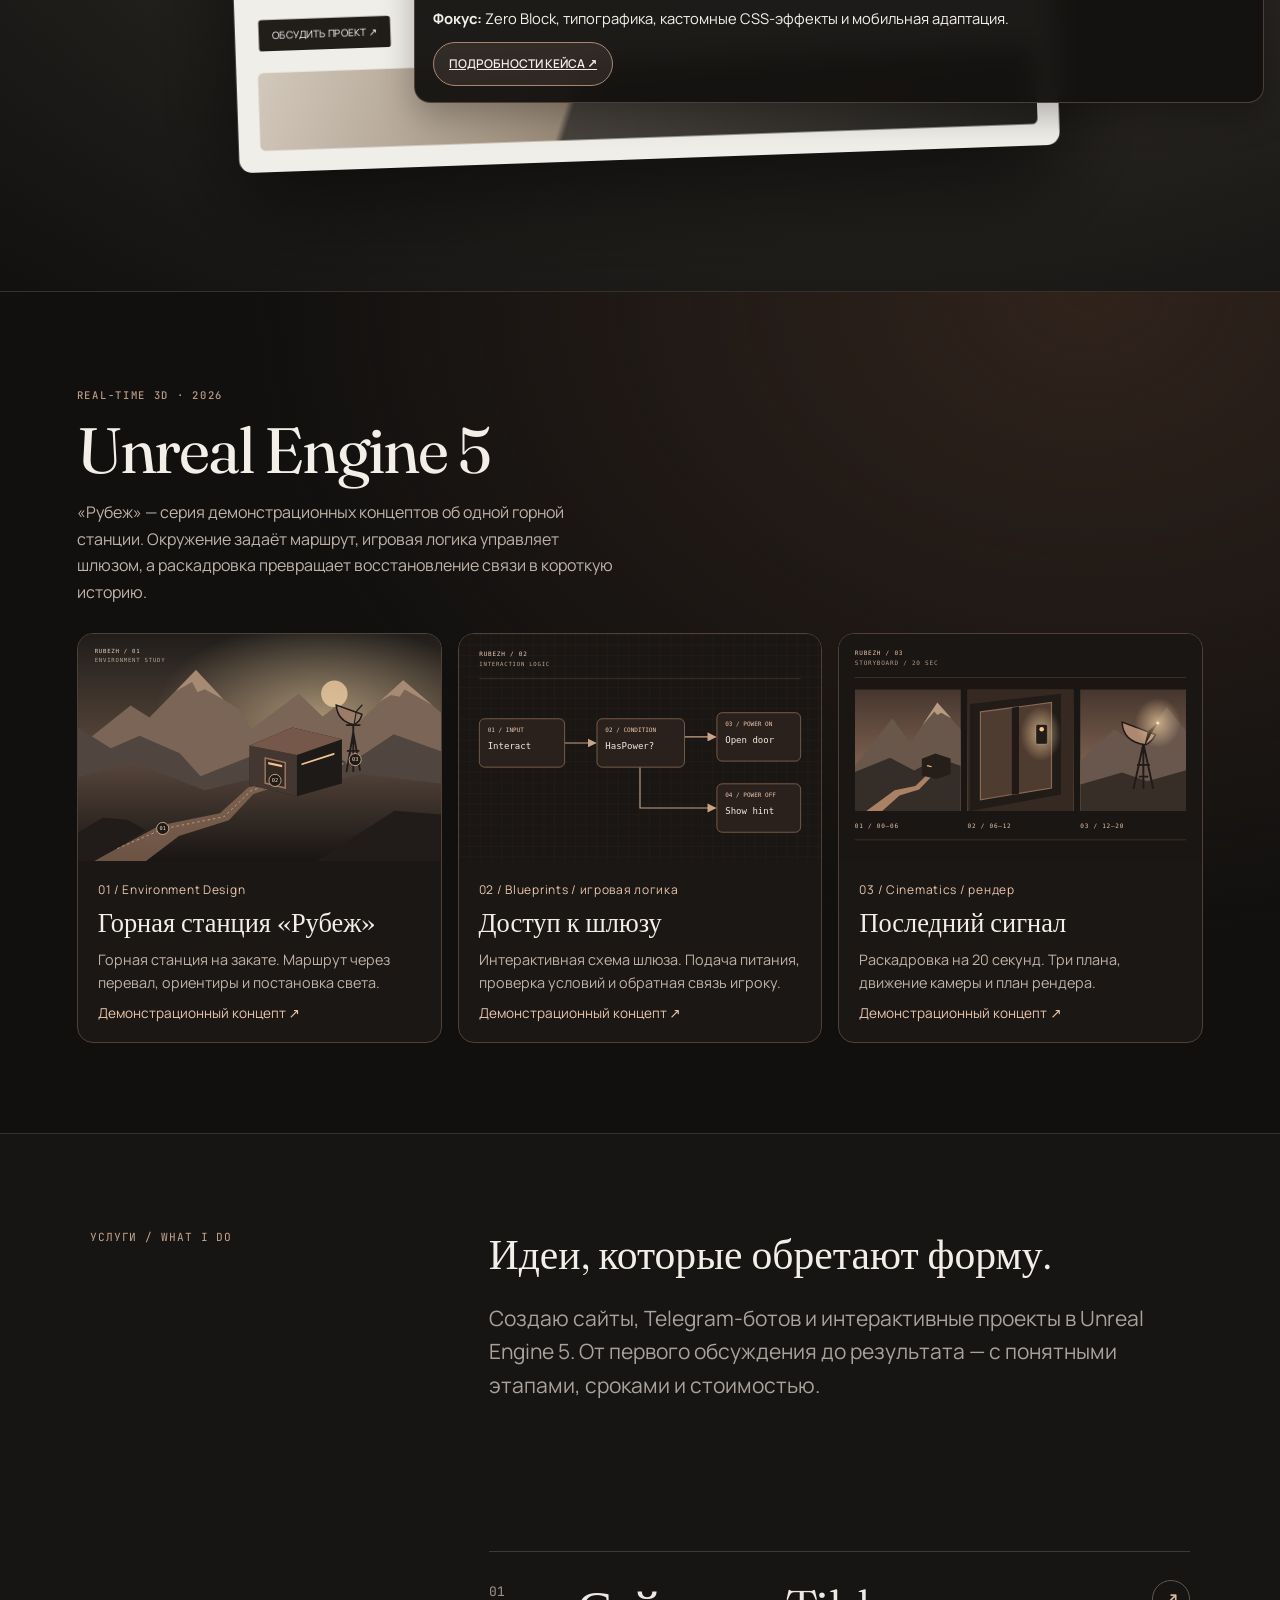
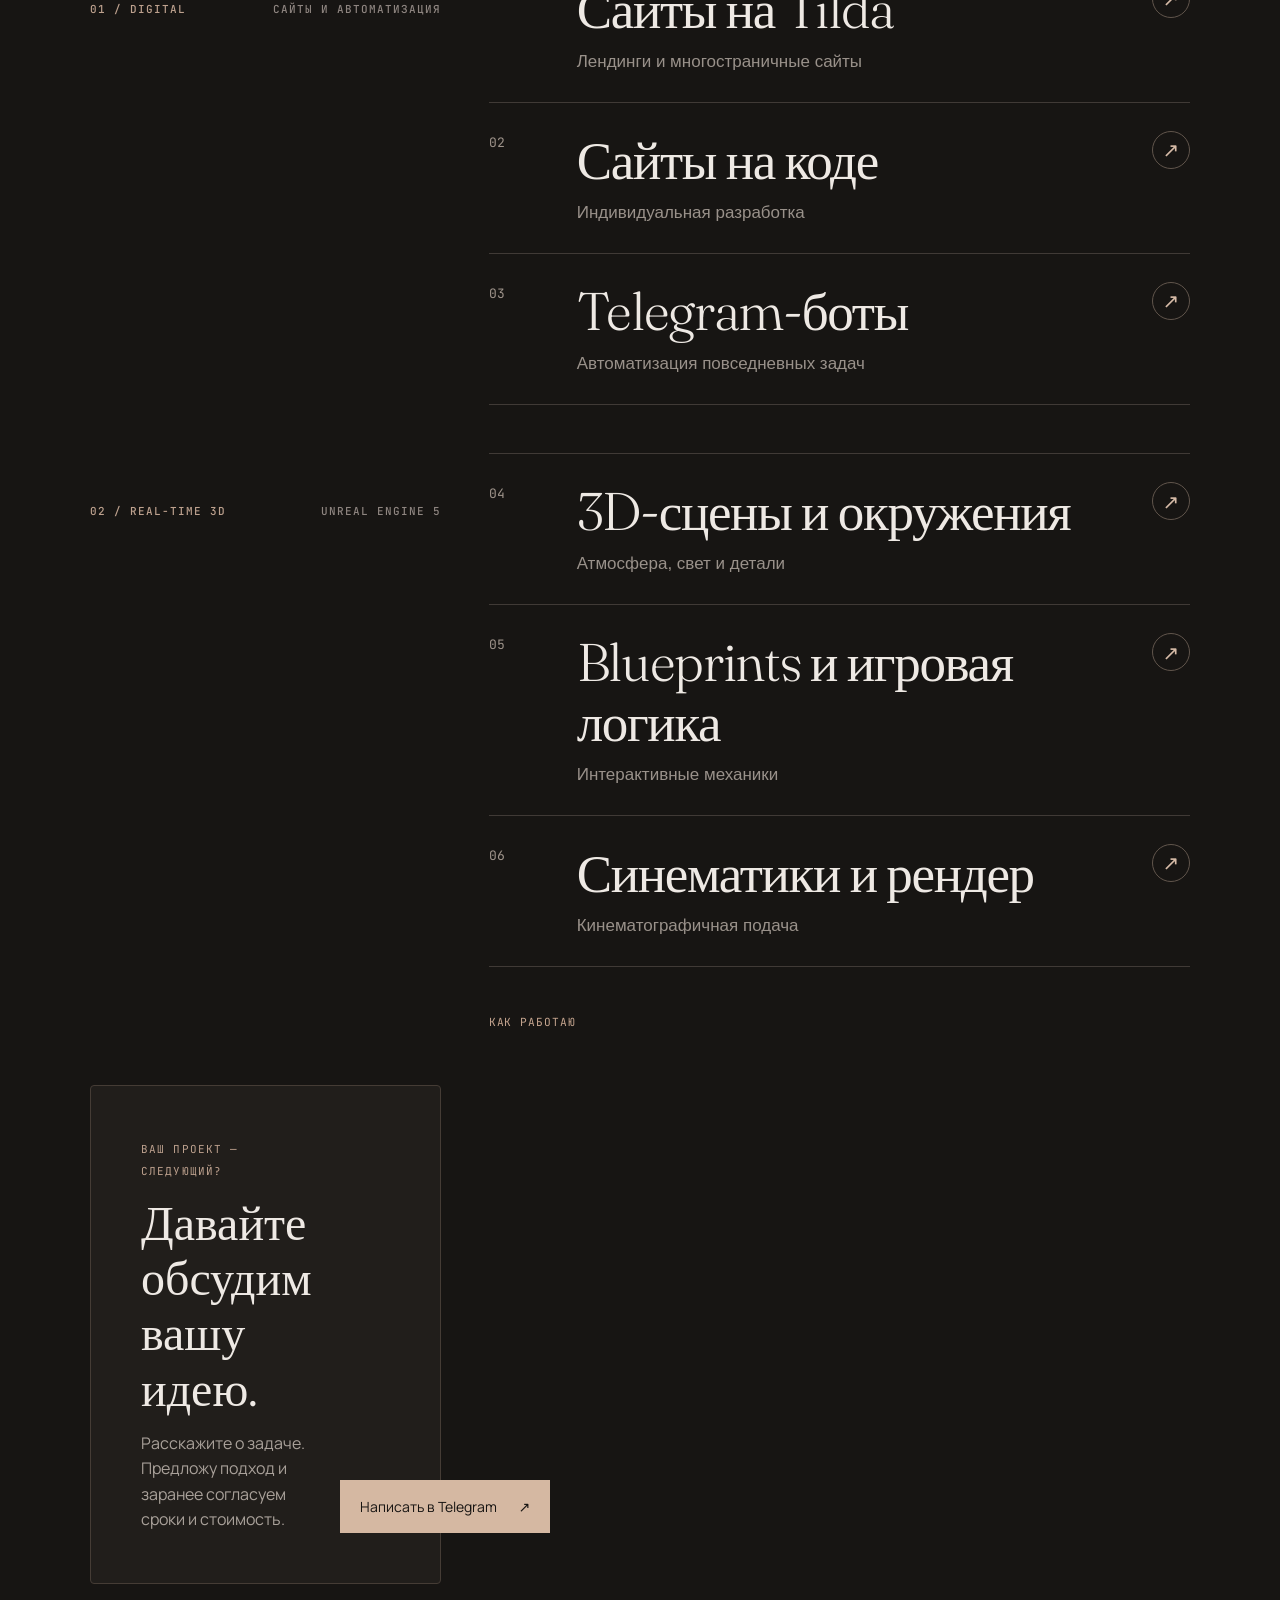
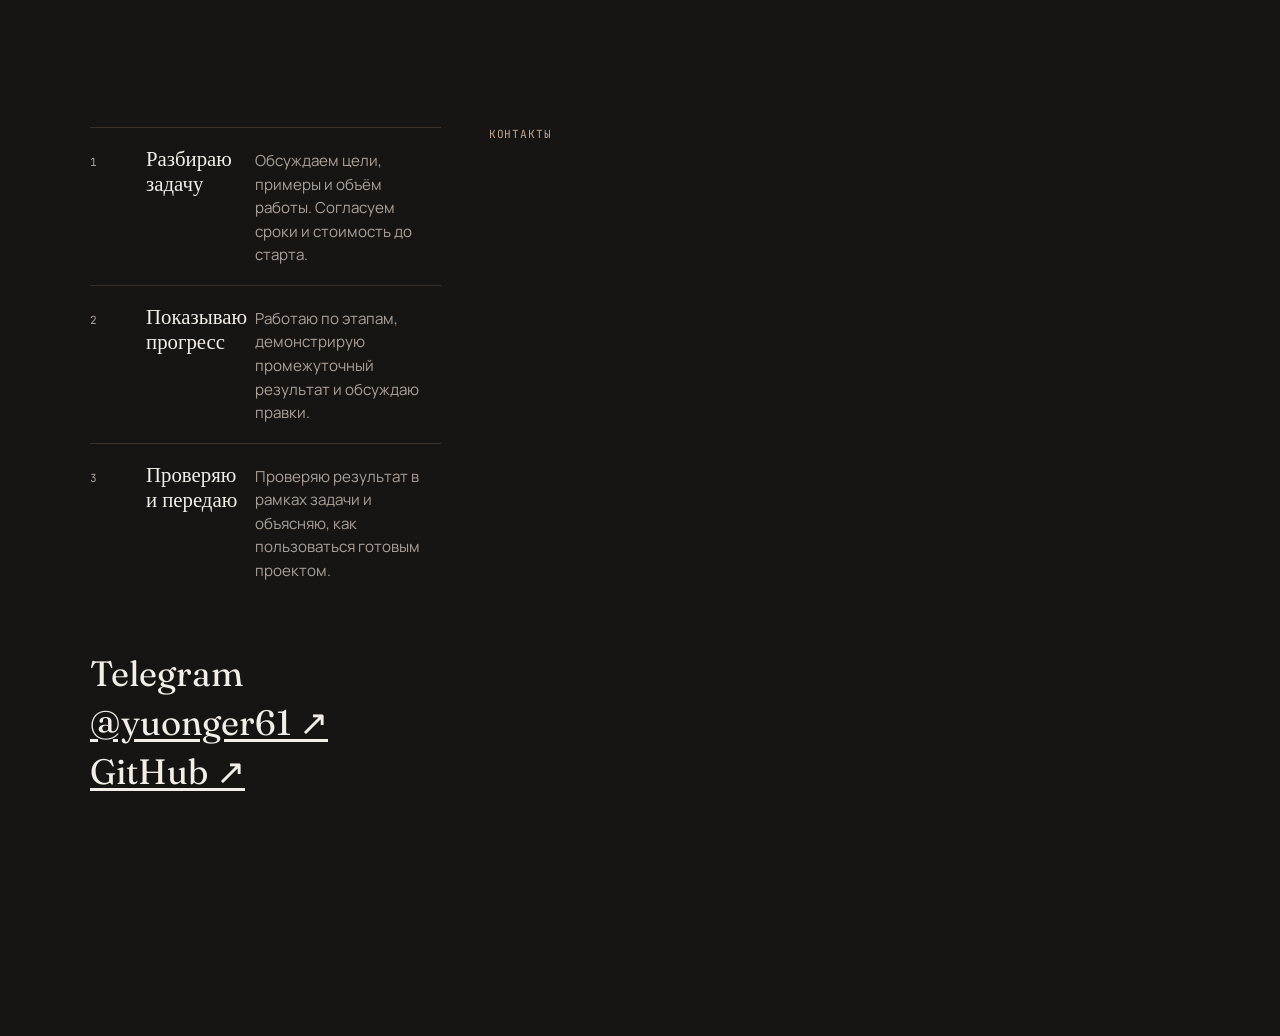
==== commit cbaf1e74: "Add Unreal Engine 5 portfolio concept series" ====
--- a/index.html
+++ b/index.html
@@ -3,7 +3,7 @@
 <head>
 <meta charset="utf-8">
 <meta name="viewport" content="width=device-width, initial-scale=1, viewport-fit=cover">
-<meta name="description" content="KA1ASH — разработка сайтов на Tilda и HTML/CSS/JavaScript, Telegram-ботов и цифровых решений. Портфолио, демонстрационные кейсы и связь с разработчиком.">
+<meta name="description" content="KA1ASH — разработка сайтов на Tilda и HTML/CSS/JavaScript, Telegram-ботов. В портфолио — веб-проекты и демонстрационные концепты Unreal Engine 5.">
 <meta name="theme-color" content="#11100f">
 <meta name="color-scheme" content="dark">
 <link rel="canonical" href="https://ka1ash14.github.io/">
@@ -12,7 +12,7 @@
 <meta property="og:locale" content="ru_RU">
 <meta property="og:site_name" content="KA1ASH">
 <meta property="og:title" content="KA1ASH — сайты, интерфейсы и Telegram-боты">
-<meta property="og:description" content="Разработка сайтов на Tilda и коде, Telegram-ботов и цифровых решений.">
+<meta property="og:description" content="Разработка сайтов на Tilda и коде, Telegram-ботов. Демонстрационные кейсы Unreal Engine 5.">
 <meta property="og:url" content="https://ka1ash14.github.io/">
 <meta property="og:image" content="https://ka1ash14.github.io/ka1ash-portrait.webp">
 <meta name="twitter:card" content="summary_large_image">
@@ -618,6 +618,7 @@
 .service-rework .service-intro{margin:0 0 clamp(52px,8vw,100px)}.service-rework .service-intro .lead{max-width:950px;margin:0 0 22px}.service-subtitle{max-width:670px;color:#a9a29c;font-size:clamp(16px,2vw,21px);line-height:1.6;margin:0}.service-group-label{display:flex;justify-content:space-between;gap:16px;color:#bda18e;font:500 11px/1.5 'JetBrains Mono',monospace;letter-spacing:.09em;text-transform:uppercase;margin:50px 0 15px}.service-group-label span:last-child{color:#8e8580;text-align:right}.service-list{border-top:1px solid #403a36}.service-item{border-bottom:1px solid #403a36}.service-item summary{display:grid;grid-template-columns:70px minmax(0,1fr) 38px;gap:18px;align-items:start;cursor:pointer;list-style:none;padding:28px 0;transition:padding .25s ease}.service-item summary::-webkit-details-marker{display:none}.service-num{font:13px/1.8 'JetBrains Mono',monospace;color:#9f948b}.service-name{font-family:'Fraunces',Georgia,serif;font-size:clamp(28px,4.2vw,53px);font-weight:300;line-height:1.12;color:#eee9e4;letter-spacing:-.025em}.service-name small{display:block;margin-top:11px;font:400 clamp(13px,1.45vw,17px)/1.4 Arial,sans-serif;letter-spacing:0;color:#99918a}.service-plus{justify-self:end;border:1px solid #61554c;color:#d6bba7;border-radius:50%;width:36px;height:36px;display:grid;place-items:center;font-size:20px;transition:transform .25s,background .25s}.service-item[open] .service-plus{transform:rotate(45deg);background:#302924}.service-item summary:hover .service-name{color:#d8b9a1}.service-item summary:focus-visible{outline:2px solid #d8b9a1;outline-offset:4px}.service-detail{padding:0 55px 32px 88px;max-width:760px}.service-detail p{margin:0 0 19px;color:#b4aca6;font-size:clamp(15px,1.6vw,19px);line-height:1.65}.service-tags{display:flex;flex-wrap:wrap;gap:8px;margin-bottom:22px}.service-tags span{border:1px solid #4b413b;border-radius:100px;padding:6px 11px;color:#bda99a;font:11px/1.2 'JetBrains Mono',monospace}.service-detail a{color:#e6c6ac;text-decoration:none;border-bottom:1px solid #9c7c68;padding-bottom:5px;font-size:14px}.service-detail a:hover{color:#fff}.service-cta{display:flex;align-items:end;justify-content:space-between;gap:28px;background:#211e1b;border:1px solid #453c35;border-radius:4px;padding:clamp(25px,4vw,50px);margin:70px 0 95px}.service-kicker{font:11px 'JetBrains Mono',monospace;letter-spacing:.1em;color:#bda18e}.service-cta h3{font:300 clamp(30px,4vw,48px)/1.15 'Fraunces',Georgia,serif;color:#eee9e4;margin:15px 0}.service-cta p{color:#a9a19a;max-width:500px;line-height:1.6;margin:0}.service-cta>a{display:flex;justify-content:space-between;gap:22px;align-items:center;flex-shrink:0;background:#d5b8a2;color:#171412;text-decoration:none;padding:17px 20px;font-size:14px;transition:background .2s,transform .2s}.service-cta>a:hover{background:#f0d3bd;transform:translateY(-2px)}@media(max-width:650px){.service-item summary{grid-template-columns:32px minmax(0,1fr) 30px;gap:12px;padding:25px 0}.service-name{font-size:clamp(25px,7.5vw,37px)}.service-name small{font-size:13px}.service-plus{width:29px;height:29px;font-size:16px}.service-detail{padding:0 0 28px 44px}.service-cta{display:block;margin:55px 0 75px}.service-cta>a{margin-top:25px;width:100%;box-sizing:border-box}.service-group-label{margin-top:40px}}
 @media(prefers-reduced-motion:reduce){.service-item summary,.service-plus,.service-cta>a{transition:none}}
 </style>
+<link rel="stylesheet" href="/assets/ue5-cases.css">
 </head>
 <body>
 <a class="skip-link" href="#work">Перейти к проектам</a>
@@ -644,8 +645,8 @@
   <div class="hero-portrait-wrap"><div class="portrait-ring"></div><div class="portrait-caption"><span>KA1ASH / 01</span><span>DEVELOPER & CREATOR</span></div><img class="hero-portrait" src="ka1ash-portrait.webp" alt="Портрет разработчика KA1ASH" width="1152" height="1536" loading="eager" fetchpriority="high" decoding="async"></div>
   <a class="hero-scroll" href="#work"><span>SCROLL TO EXPLORE</span><i></i></a>
 </section>
-<div class="work-intro"><div><span class="section-kicker">SELECTED WORKS · 2026</span><h2>Избранные <em>проекты</em></h2></div><p>Опубликованный сайт, бот с открытым кодом и концепты интерфейсов.<br>В каждом кейсе — задача, подход и границы реализации.</p></div>
 <main class="feed" id="work" tabindex="-1">
+  <div class="work-intro"><div><span class="section-kicker">SELECTED WORKS · 2026</span><h2>Избранные <em>проекты</em></h2></div><p>Опубликованный сайт, бот с открытым кодом и концепты интерфейсов.<br>В каждом кейсе — задача, подход и границы реализации.<br><a class="ue5-jump" href="#ue5">Кейсы Unreal Engine 5 ↓</a></p></div>
 
   <section class="proj" aria-label="Журнал «Темп»">
     <div class="bg"><img src="[data-uri]" alt="Обложка онлайн-журнала «Темп»"></div>
@@ -759,6 +760,41 @@
 
 
 
+  <section class="ue5-collection" id="ue5" aria-labelledby="ue5-title">
+    <span class="section-kicker">REAL-TIME 3D · 2026</span>
+    <h2 id="ue5-title">Unreal Engine 5</h2>
+    <p>«Рубеж» — серия демонстрационных концептов об одной горной станции. Окружение задаёт маршрут, игровая логика управляет шлюзом, а раскадровка превращает восстановление связи в короткую историю.</p>
+    <div class="ue5-list">
+      <a class="ue5-tile" href="/projects/ue5-environment.html">
+        <img src="/assets/ue5-environment.svg" alt="" width="960" height="600" loading="lazy" decoding="async">
+        <div class="ue5-tile-copy">
+          <span class="ue5-label">01 / Environment Design</span>
+          <h3>Горная станция «Рубеж»</h3>
+          <p>Горная станция на закате. Маршрут через перевал, ориентиры и постановка света.</p>
+          <span class="ue5-tile-action">Демонстрационный концепт ↗</span>
+        </div>
+      </a>
+      <a class="ue5-tile" href="/projects/ue5-blueprints.html">
+        <img src="/assets/ue5-blueprints.svg" alt="" width="960" height="600" loading="lazy" decoding="async">
+        <div class="ue5-tile-copy">
+          <span class="ue5-label">02 / Blueprints / игровая логика</span>
+          <h3>Доступ к шлюзу</h3>
+          <p>Интерактивная схема шлюза. Подача питания, проверка условий и обратная связь игроку.</p>
+          <span class="ue5-tile-action">Демонстрационный концепт ↗</span>
+        </div>
+      </a>
+      <a class="ue5-tile" href="/projects/ue5-cinematics.html">
+        <img src="/assets/ue5-cinematics.svg" alt="" width="960" height="600" loading="lazy" decoding="async">
+        <div class="ue5-tile-copy">
+          <span class="ue5-label">03 / Cinematics / рендер</span>
+          <h3>Последний сигнал</h3>
+          <p>Раскадровка на 20 секунд. Три плана, движение камеры и план рендера.</p>
+          <span class="ue5-tile-action">Демонстрационный концепт ↗</span>
+        </div>
+      </a>
+    </div>
+  </section>
+
 </main>
 
 <section class="about service-rework" id="services">
@@ -776,9 +812,9 @@
     </div>
     <div class="service-group-label"><span>02 / REAL-TIME 3D</span><span>Unreal Engine 5</span></div>
     <div class="service-list">
-      <details class="service-item"><summary><span class="service-num">04</span><span class="service-name">3D-сцены и окружения<small>Атмосфера, свет и детали</small></span><span class="service-plus" aria-hidden="true">↗</span></summary><div class="service-detail"><p>Создаю виртуальные пространства и выразительные окружения в Unreal Engine 5. Работаю с композицией, материалами, постановкой света и общей атмосферой сцены.</p><div class="service-tags"><span>UE5</span><span>Environment</span><span>Lighting</span></div><a href="https://t.me/yuonger61" target="_blank" rel="noopener">Обсудить 3D-сцену ↗</a></div></details>
-      <details class="service-item"><summary><span class="service-num">05</span><span class="service-name">Blueprints и игровая логика<small>Интерактивные механики</small></span><span class="service-plus" aria-hidden="true">↗</span></summary><div class="service-detail"><p>Добавляю взаимодействия с объектами, события, триггеры и игровые механики с помощью визуального программирования Blueprints.</p><div class="service-tags"><span>Blueprints</span><span>Interactions</span><span>Logic</span></div><a href="https://t.me/yuonger61" target="_blank" rel="noopener">Обсудить механику ↗</a></div></details>
-      <details class="service-item"><summary><span class="service-num">06</span><span class="service-name">Синематики и рендер<small>Кинематографичная подача</small></span><span class="service-plus" aria-hidden="true">↗</span></summary><div class="service-detail"><p>Настраиваю камеры, движение, освещение и рендер в UE5, чтобы эффектно показать атмосферу, окружение или идею проекта.</p><div class="service-tags"><span>Sequencer</span><span>Cinematics</span><span>Rendering</span></div><a href="https://t.me/yuonger61" target="_blank" rel="noopener">Обсудить синематику ↗</a></div></details>
+      <details class="service-item"><summary><span class="service-num">04</span><span class="service-name">3D-сцены и окружения<small>Атмосфера, свет и детали</small></span><span class="service-plus" aria-hidden="true">↗</span></summary><div class="service-detail"><p>Создаю виртуальные пространства и выразительные окружения в Unreal Engine 5. Работаю с композицией, материалами, постановкой света и общей атмосферой сцены.</p><div class="service-tags"><span>UE5</span><span>Environment</span><span>Lighting</span></div><a href="https://t.me/yuonger61" target="_blank" rel="noopener">Обсудить 3D-сцену ↗</a> · <a href="/projects/ue5-environment.html">Смотреть концепт ↗</a></div></details>
+      <details class="service-item"><summary><span class="service-num">05</span><span class="service-name">Blueprints и игровая логика<small>Интерактивные механики</small></span><span class="service-plus" aria-hidden="true">↗</span></summary><div class="service-detail"><p>Добавляю взаимодействия с объектами, события, триггеры и игровые механики с помощью визуального программирования Blueprints.</p><div class="service-tags"><span>Blueprints</span><span>Interactions</span><span>Logic</span></div><a href="https://t.me/yuonger61" target="_blank" rel="noopener">Обсудить механику ↗</a> · <a href="/projects/ue5-blueprints.html">Смотреть концепт ↗</a></div></details>
+      <details class="service-item"><summary><span class="service-num">06</span><span class="service-name">Синематики и рендер<small>Кинематографичная подача</small></span><span class="service-plus" aria-hidden="true">↗</span></summary><div class="service-detail"><p>Настраиваю камеры, движение, освещение и рендер в UE5, чтобы эффектно показать атмосферу, окружение или идею проекта.</p><div class="service-tags"><span>Sequencer</span><span>Cinematics</span><span>Rendering</span></div><a href="https://t.me/yuonger61" target="_blank" rel="noopener">Обсудить синематику ↗</a> · <a href="/projects/ue5-cinematics.html">Смотреть концепт ↗</a></div></details>
     </div>
     <div class="service-cta"><div><span class="service-kicker">ВАШ ПРОЕКТ — СЛЕДУЮЩИЙ?</span><h3>Давайте обсудим вашу идею.</h3><p>Расскажите о задаче. Предложу подход и заранее согласуем сроки и стоимость.</p></div><a href="https://t.me/yuonger61" target="_blank" rel="noopener">Написать в Telegram <span aria-hidden="true">↗</span></a></div>
     <div class="lab">Как работаю</div>
--- a/assets/ue5-cases.css
+++ b/assets/ue5-cases.css
@@ -0,0 +1,58 @@
+.ue5-collection {
+  position: relative;
+  z-index: 19;
+  padding: clamp(44px, 7vw, 100px) max(6vw, 24px);
+  background: radial-gradient(ellipse at 85% 0%, #30231c, transparent 55%), var(--bg);
+  border-top: 1px solid var(--line);
+}
+.ue5-collection h2 {
+  margin: 12px 0;
+  font: 400 clamp(2.3rem, 5vw, 4.6rem)/1.06 var(--serif);
+  letter-spacing: -.035em;
+}
+.ue5-collection > p { max-width: 55ch; color: #bfb3a9; line-height: 1.65; }
+.ue5-jump { display: inline-flex; align-items: center; min-height: 44px; color: var(--pill); text-decoration: underline; text-underline-offset: .28em; }
+.ue5-list, .ue5-steps {
+  display: grid;
+  grid-template-columns: repeat(auto-fit, minmax(min(100%, 240px), 1fr));
+  gap: 16px;
+  margin: 28px 0 0;
+}
+.ue5-tile {
+  display: flex;
+  flex-direction: column;
+  overflow: hidden;
+  border: 1px solid #4f4137;
+  border-radius: 16px;
+  background: #1b1714;
+  color: inherit;
+  text-decoration: none;
+}
+.ue5-tile:hover { border-color: #e9c5ad; }
+.ue5-tile img, .ue5-visual img { display: block; width: 100%; height: auto; }
+.ue5-tile-copy { display: grid; gap: 10px; padding: 20px; flex: 1; }
+.ue5-tile h3 { margin: 0; font: 400 1.65rem/1.16 var(--serif); }
+.ue5-tile p { margin: 0; color: #bfb3a9; font-size: .9rem; line-height: 1.6; }
+.ue5-label { color: #e9c5ad; font-size: .75rem; letter-spacing: .06em; }
+.ue5-tile-action { align-self: end; color: #e9c5ad; font-size: .85rem; }
+
+.ue5-case .hero { grid-template-columns: minmax(0, 1fr) minmax(0, 1.25fr); }
+.ue5-visual { margin: 0; min-width: 0; }
+.ue5-visual img { border: 1px solid var(--line); border-radius: 16px; }
+.ue5-steps { list-style: none; padding: 0; }
+.ue5-steps .kicker { display: block; margin-bottom: 10px; }
+.ue5-case .note { margin-top: 24px; }
+.ue5-case .case-links a { min-height: 44px; display: inline-flex; align-items: center; }
+.ue5-related { margin: 32px 0 52px; }
+.ue5-related .case-links { gap: 12px 24px; }
+.ue5-related a { color: #e9c5ad; text-decoration: underline; text-underline-offset: .28em; }
+.ue5-demo { margin-top: 24px; }
+.ue5-demo .case-links { margin: 16px 0; }
+.ue5-demo .button { border: 1px solid #e9c5ad; cursor: pointer; font-family: inherit; }
+.ue5-demo [data-action="reset"] { background: transparent; color: var(--fg); }
+.ue5-demo [role="status"] { color: var(--fg); }
+.ue5-console { display: flex; flex-wrap: wrap; gap: 6px 16px; }
+.ue5-console span { color: #e9c5ad; }
+@media (max-width: 800px) {
+  .ue5-case .hero { grid-template-columns: minmax(0, 1fr); }
+}
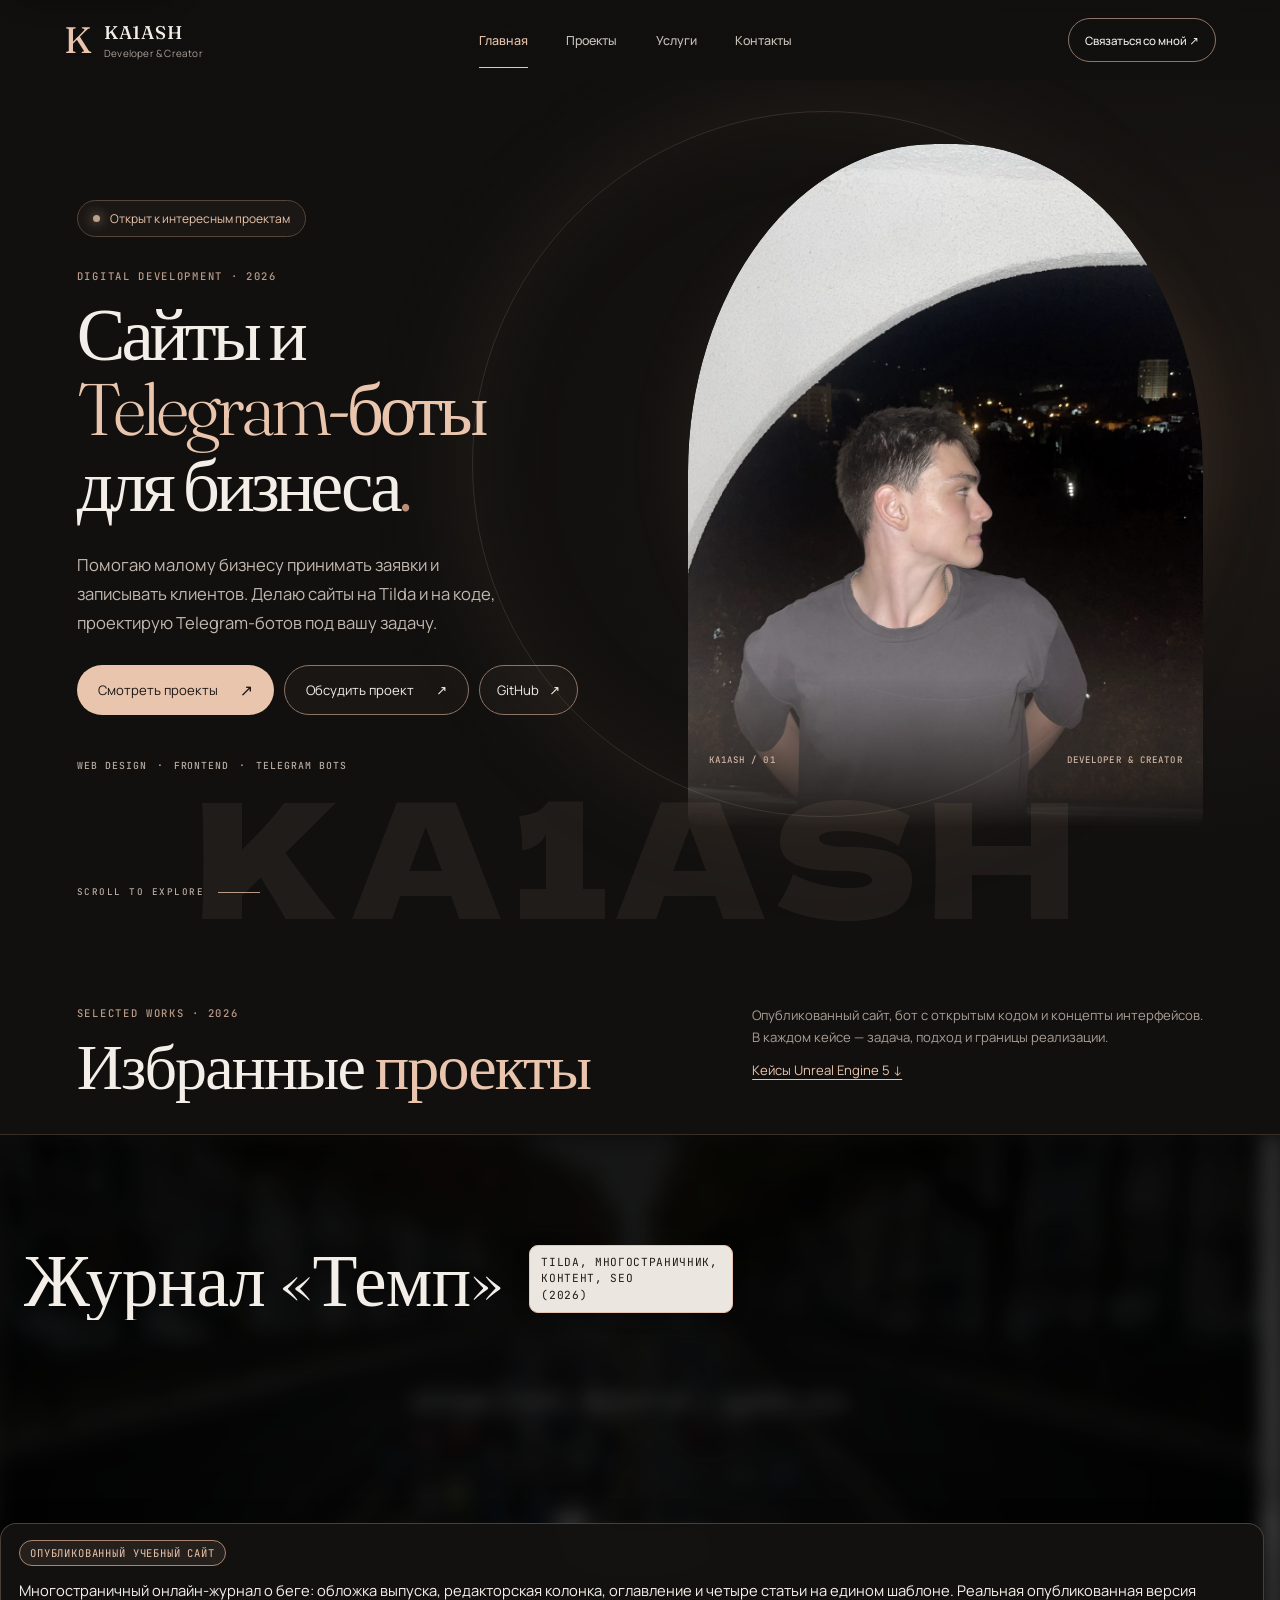
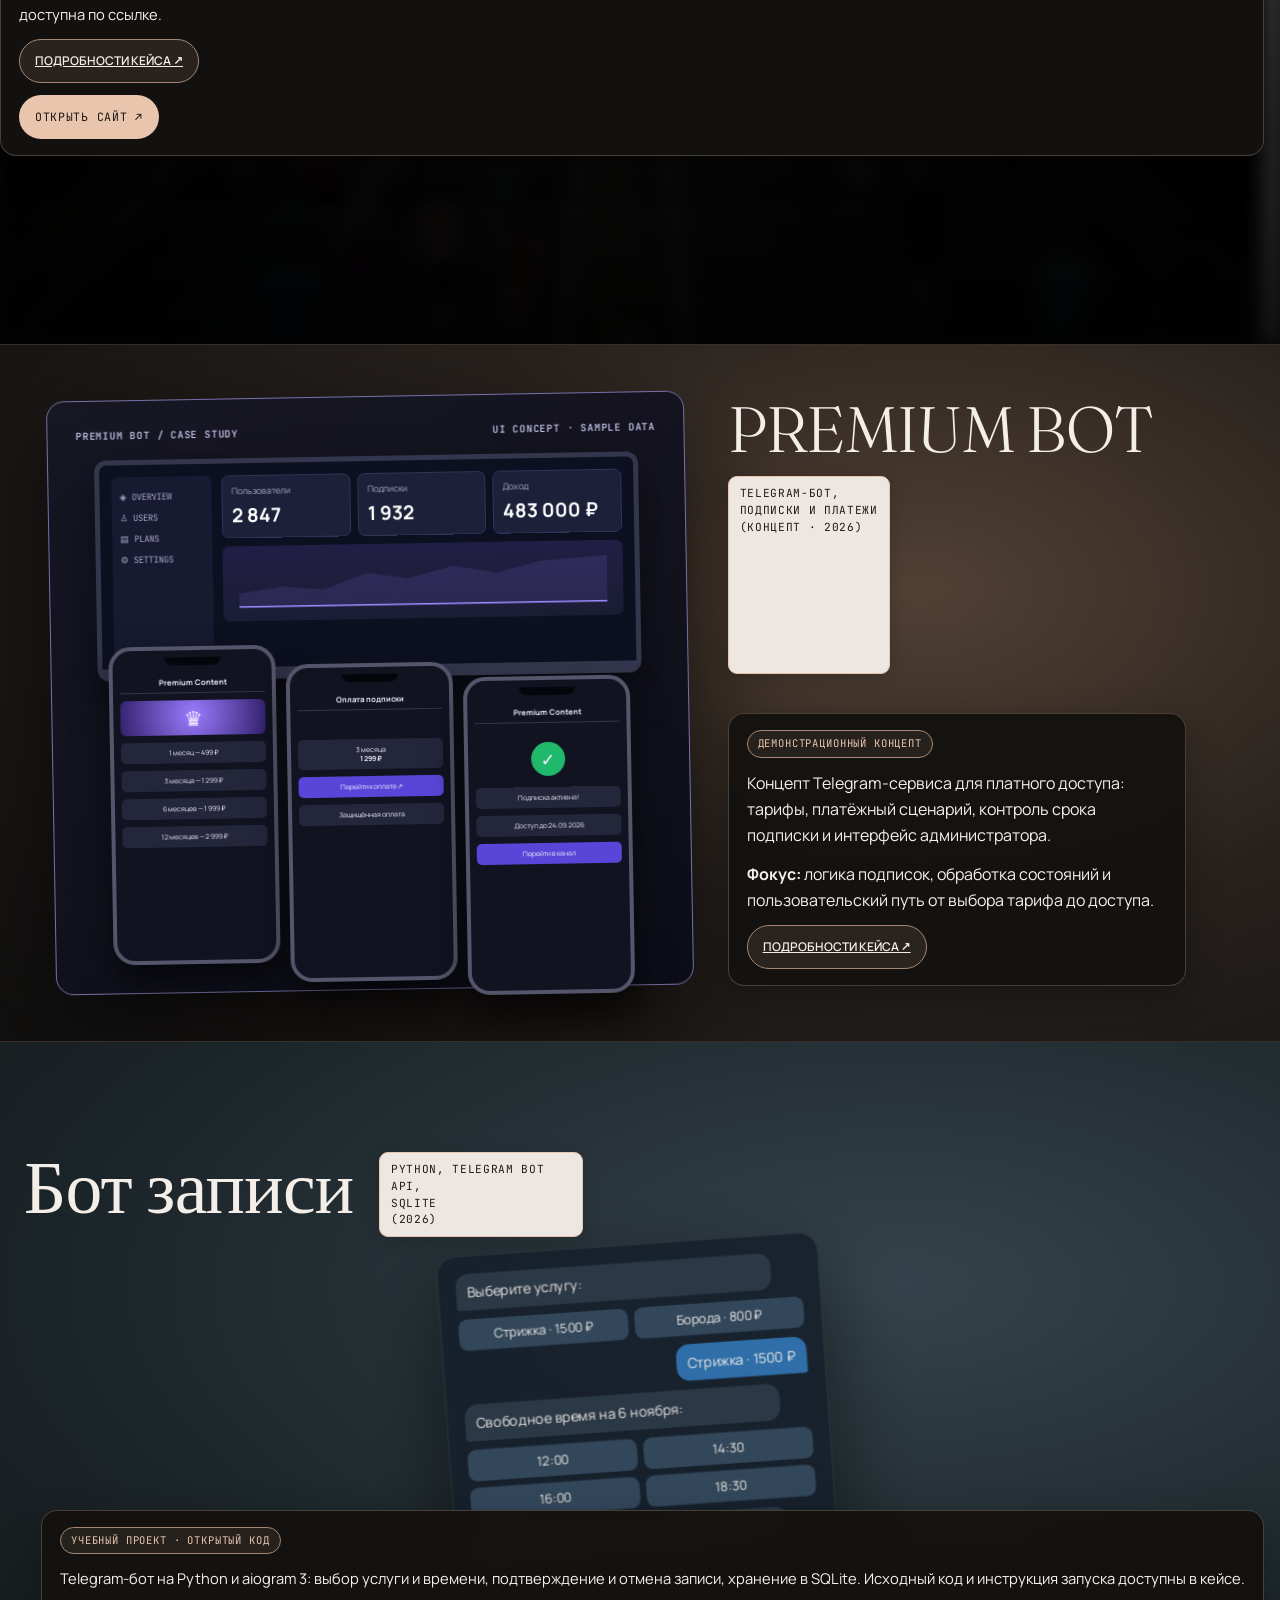
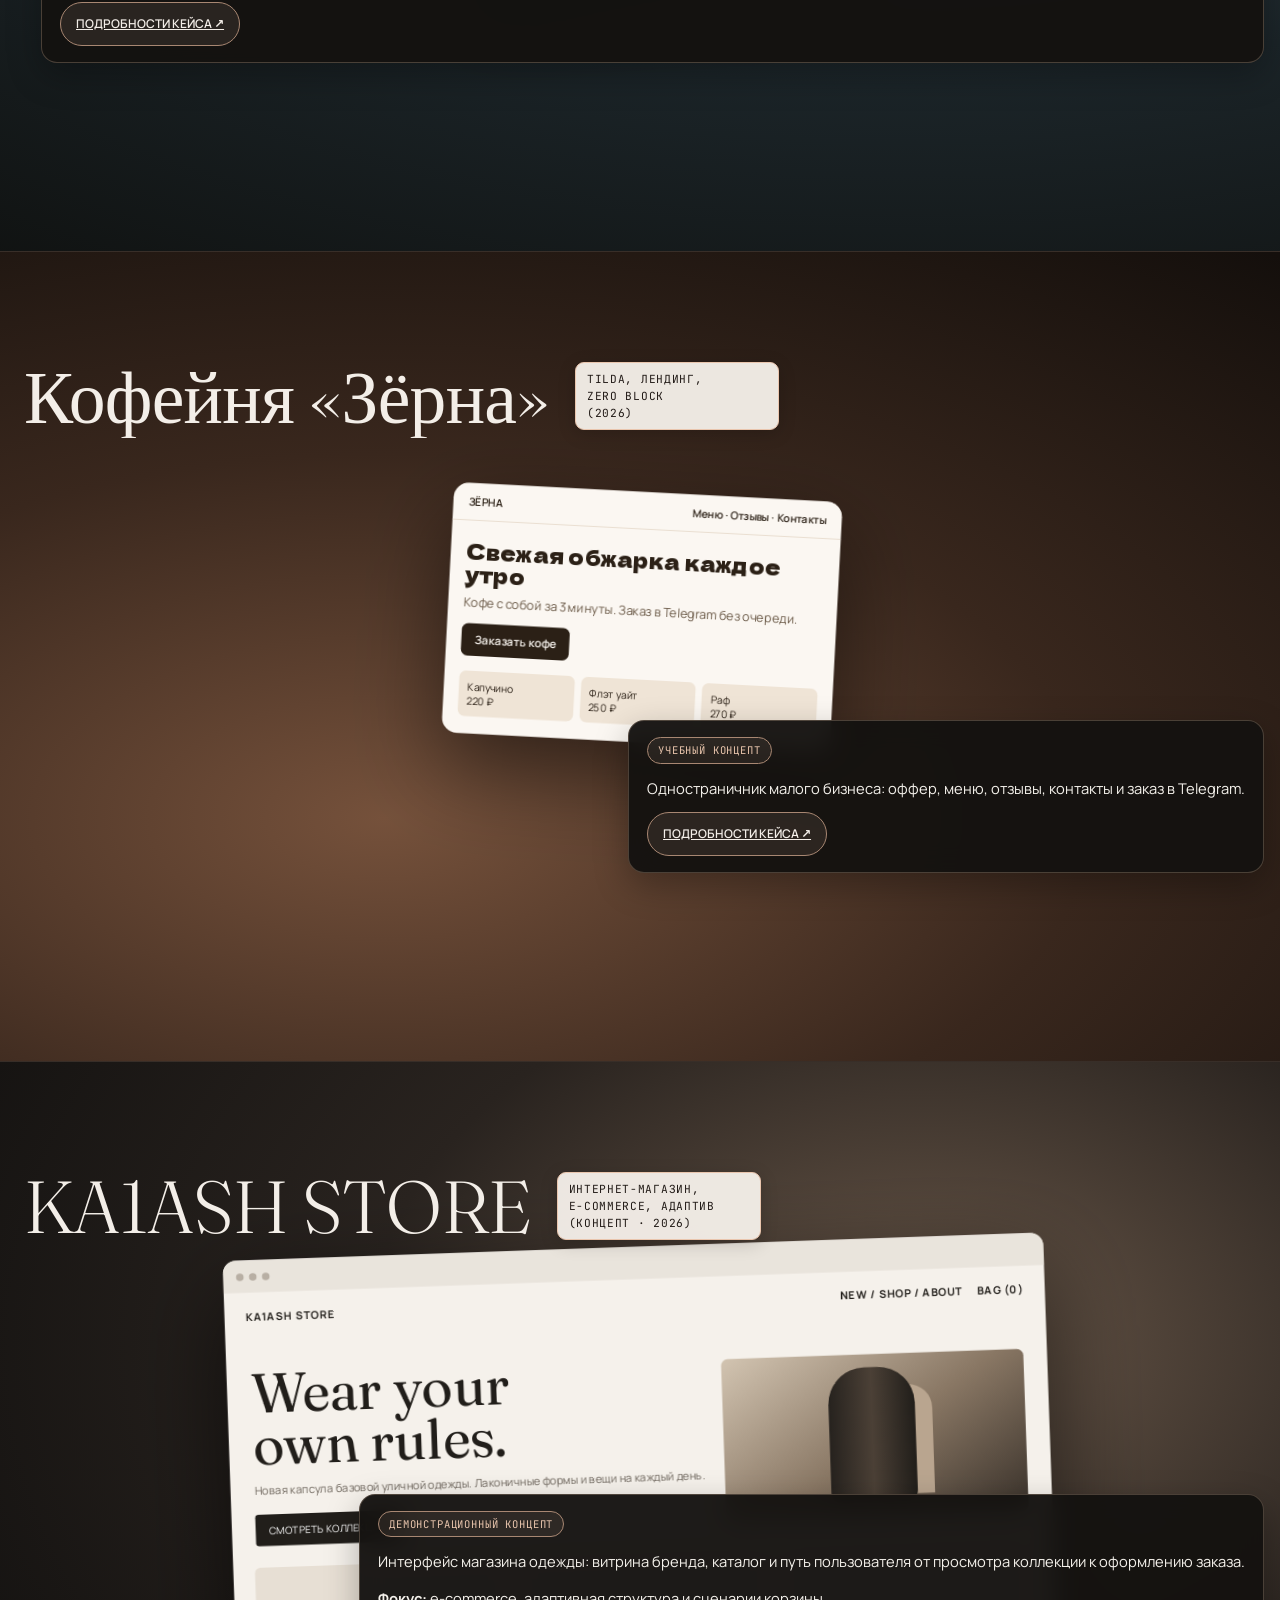
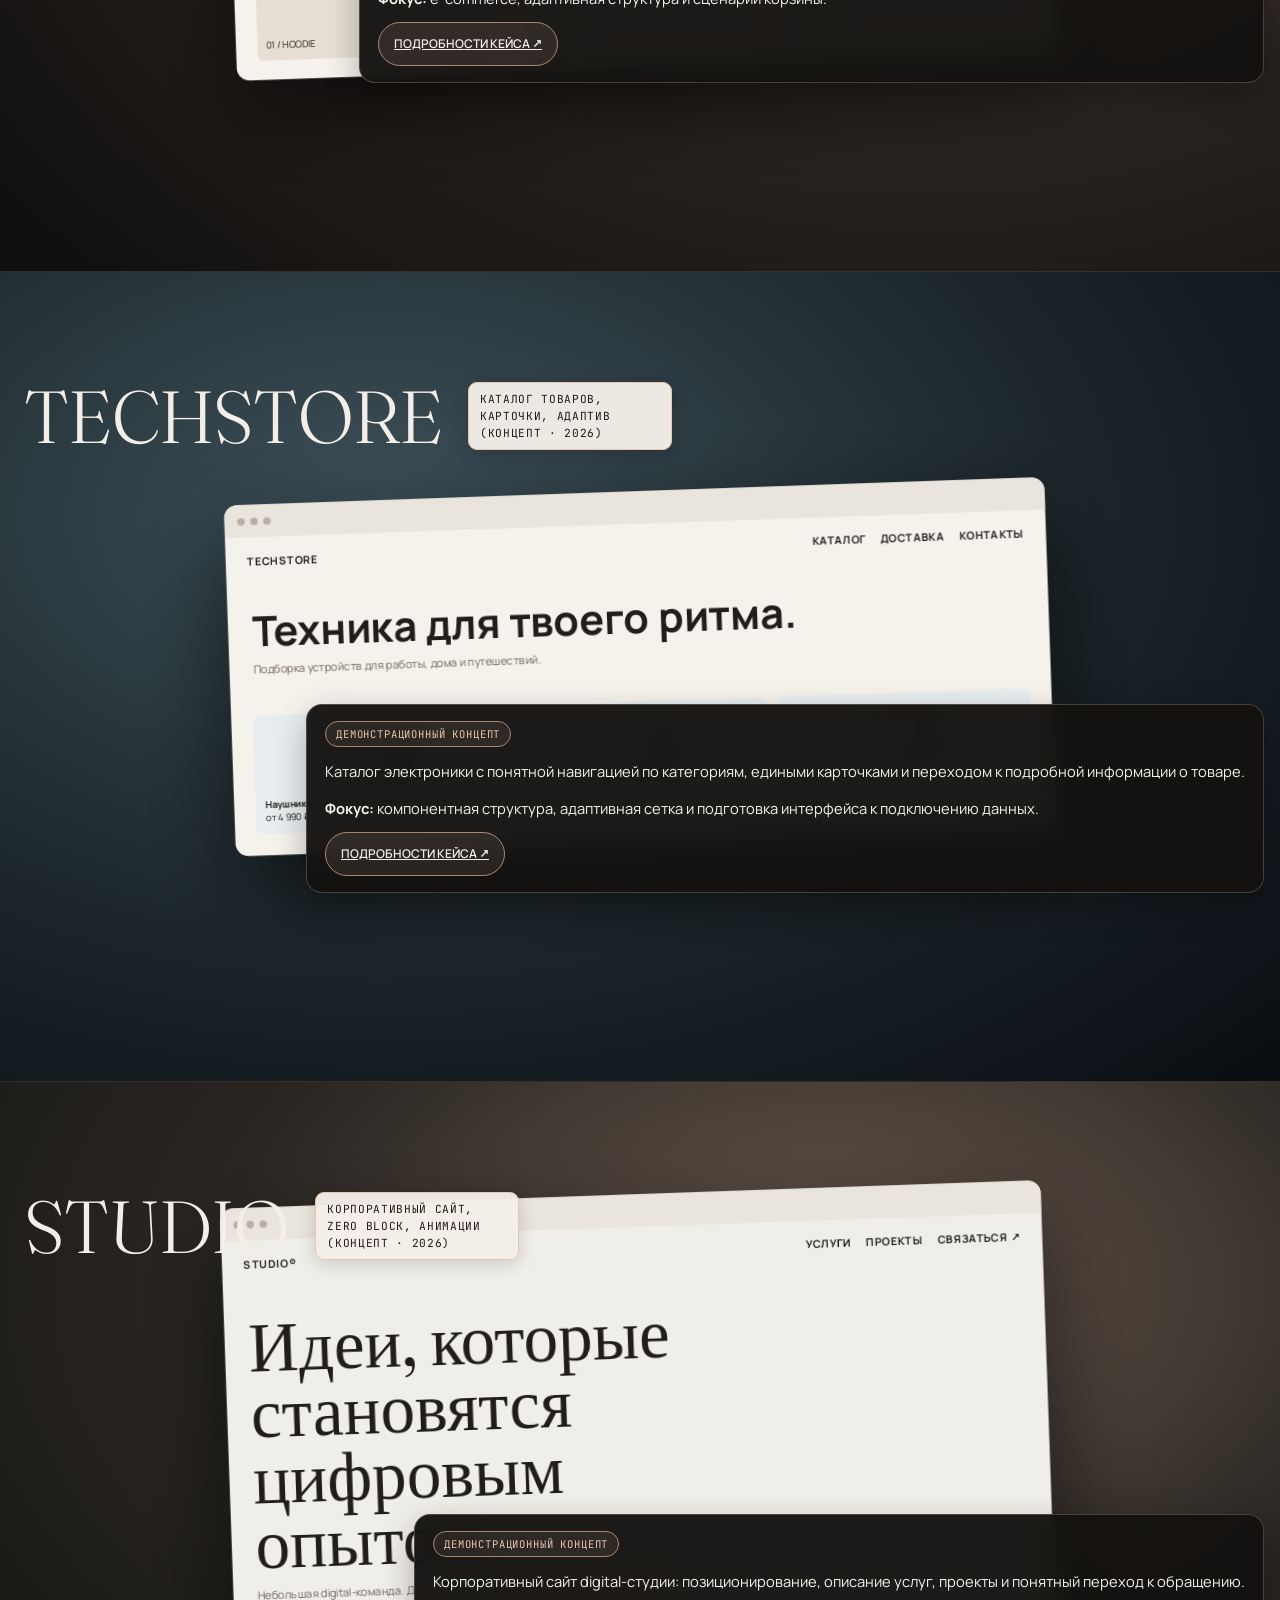
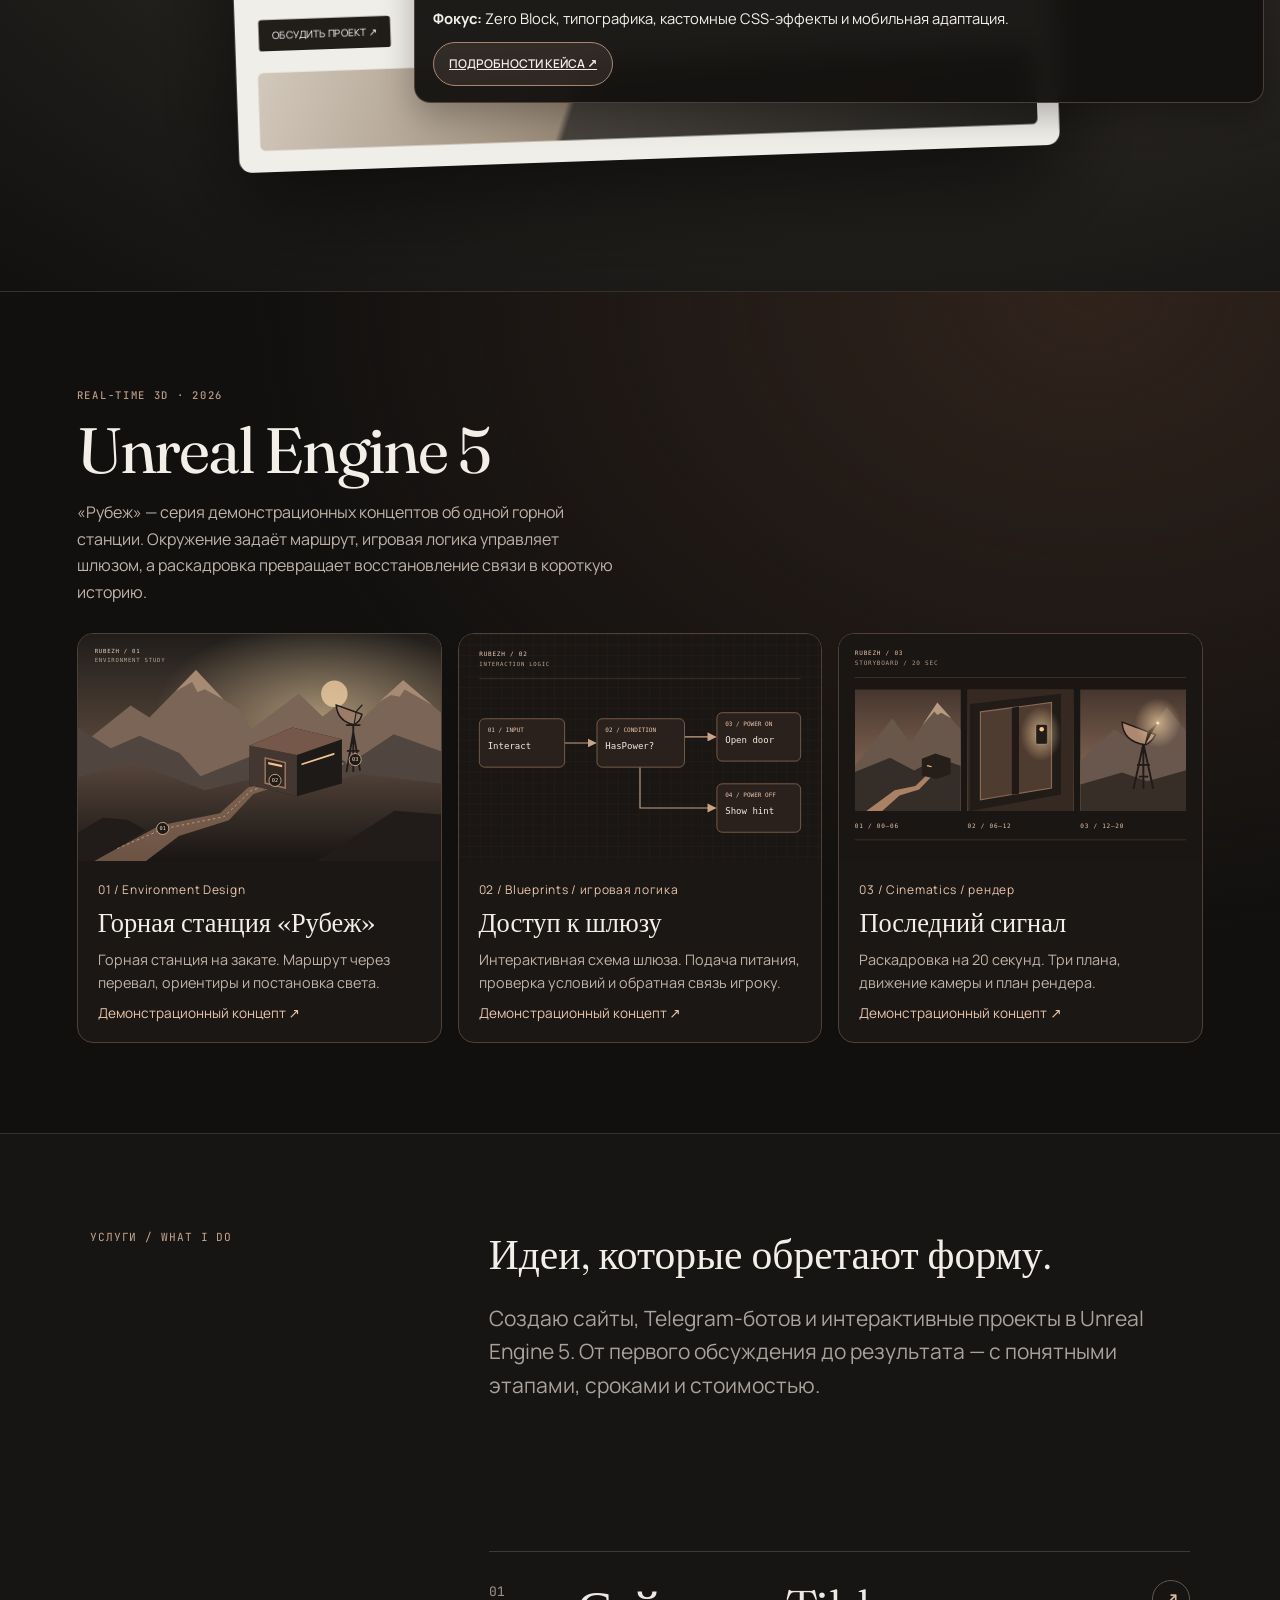
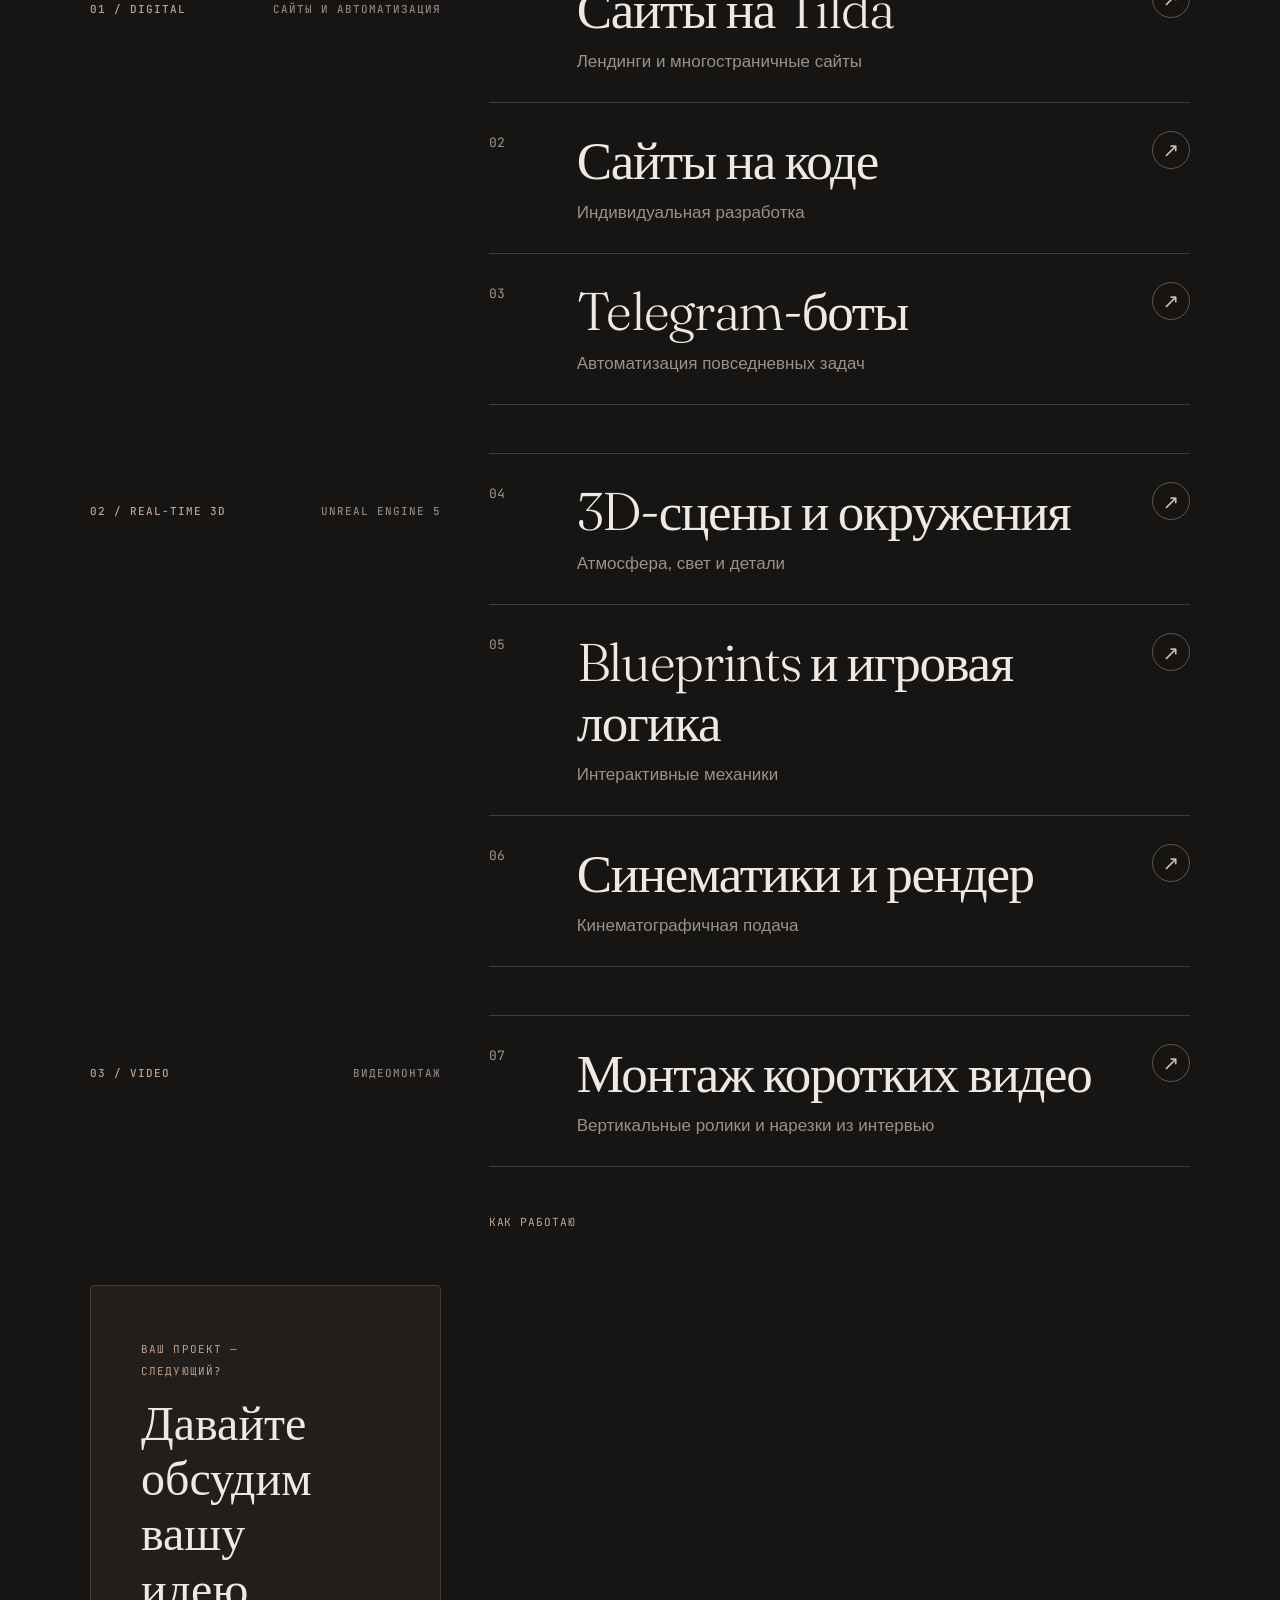
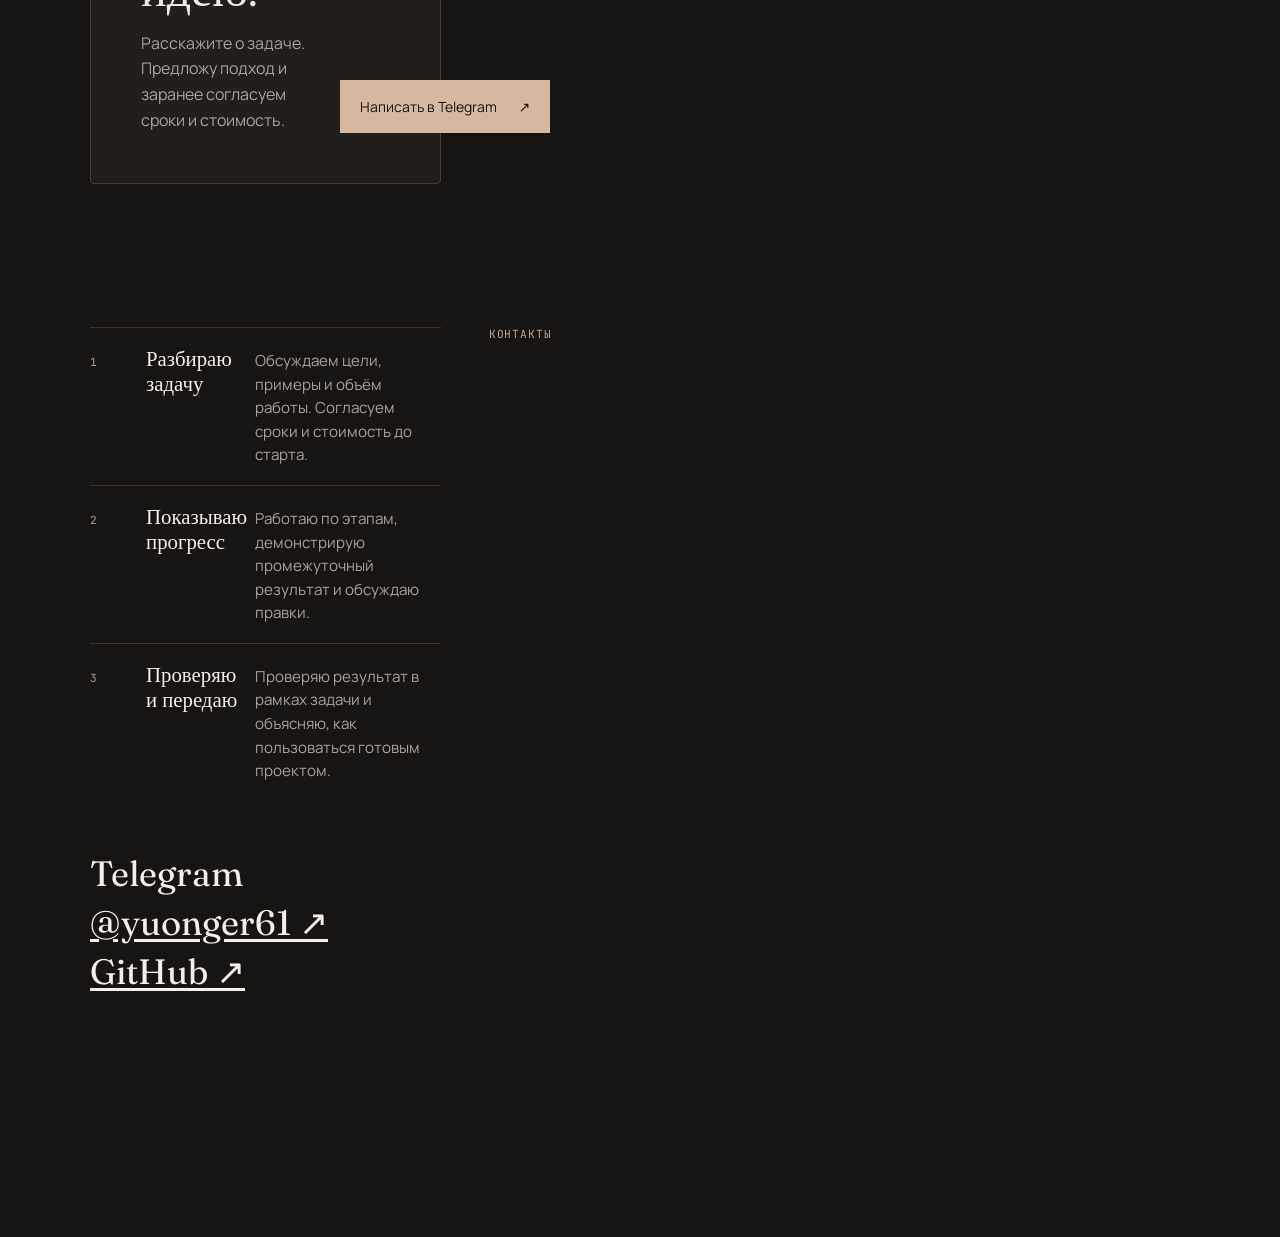
==== commit 2cab413b: "Add a dedicated video editing service page" ====
--- a/index.html
+++ b/index.html
@@ -816,6 +816,10 @@
       <details class="service-item"><summary><span class="service-num">05</span><span class="service-name">Blueprints и игровая логика<small>Интерактивные механики</small></span><span class="service-plus" aria-hidden="true">↗</span></summary><div class="service-detail"><p>Добавляю взаимодействия с объектами, события, триггеры и игровые механики с помощью визуального программирования Blueprints.</p><div class="service-tags"><span>Blueprints</span><span>Interactions</span><span>Logic</span></div><a href="https://t.me/yuonger61" target="_blank" rel="noopener">Обсудить механику ↗</a> · <a href="/projects/ue5-blueprints.html">Смотреть концепт ↗</a></div></details>
       <details class="service-item"><summary><span class="service-num">06</span><span class="service-name">Синематики и рендер<small>Кинематографичная подача</small></span><span class="service-plus" aria-hidden="true">↗</span></summary><div class="service-detail"><p>Настраиваю камеры, движение, освещение и рендер в UE5, чтобы эффектно показать атмосферу, окружение или идею проекта.</p><div class="service-tags"><span>Sequencer</span><span>Cinematics</span><span>Rendering</span></div><a href="https://t.me/yuonger61" target="_blank" rel="noopener">Обсудить синематику ↗</a> · <a href="/projects/ue5-cinematics.html">Смотреть концепт ↗</a></div></details>
     </div>
+    <div class="service-group-label"><span>03 / VIDEO</span><span>Видеомонтаж</span></div>
+    <div class="service-list">
+      <details class="service-item"><summary><span class="service-num">07</span><span class="service-name">Монтаж коротких видео<small>Вертикальные ролики и нарезки из интервью</small></span><span class="service-plus" aria-hidden="true">↗</span></summary><div class="service-detail"><p>Соберу ролик из ваших исходников, добавлю субтитры и подготовлю видео для выбранной площадки.</p><a href="/editing/">Подробнее о монтаже ↗</a></div></details>
+    </div>
     <div class="service-cta"><div><span class="service-kicker">ВАШ ПРОЕКТ — СЛЕДУЮЩИЙ?</span><h3>Давайте обсудим вашу идею.</h3><p>Расскажите о задаче. Предложу подход и заранее согласуем сроки и стоимость.</p></div><a href="https://t.me/yuonger61" target="_blank" rel="noopener">Написать в Telegram <span aria-hidden="true">↗</span></a></div>
     <div class="lab">Как работаю</div>
     <div class="rows">
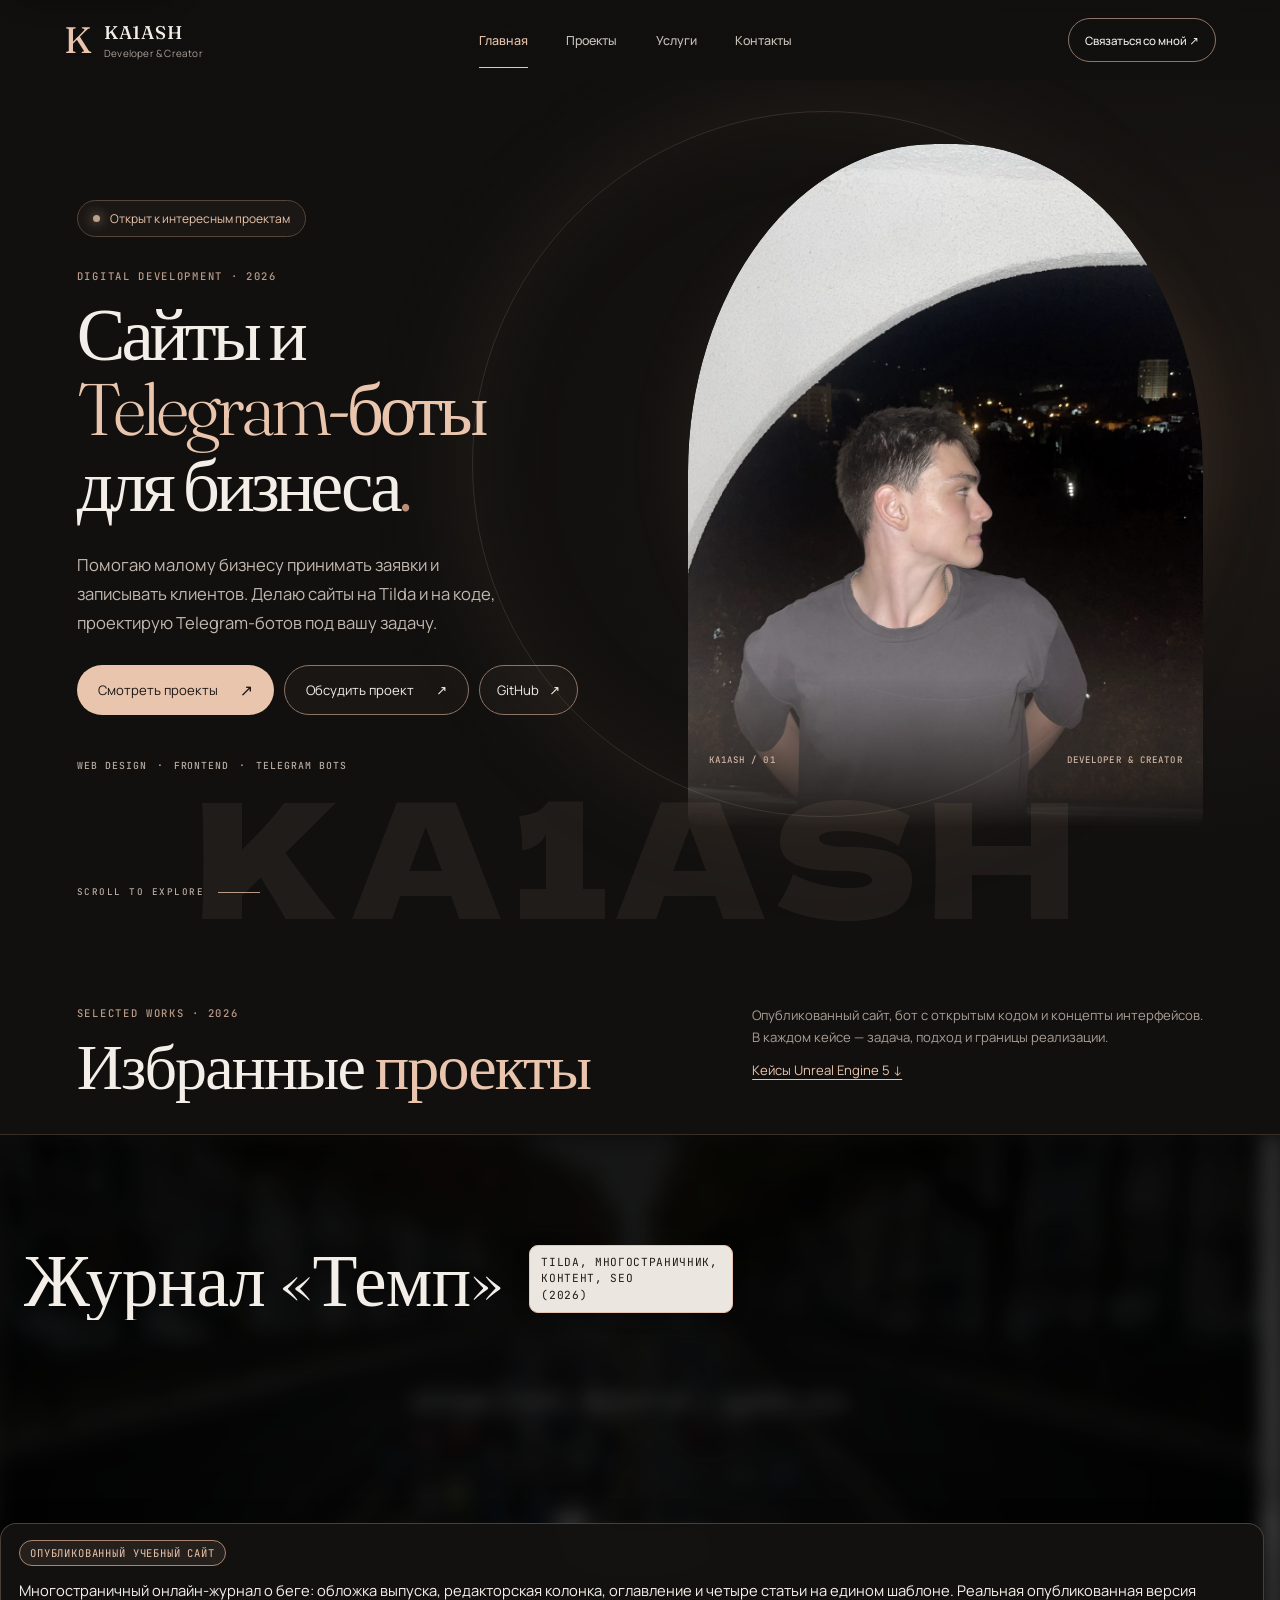
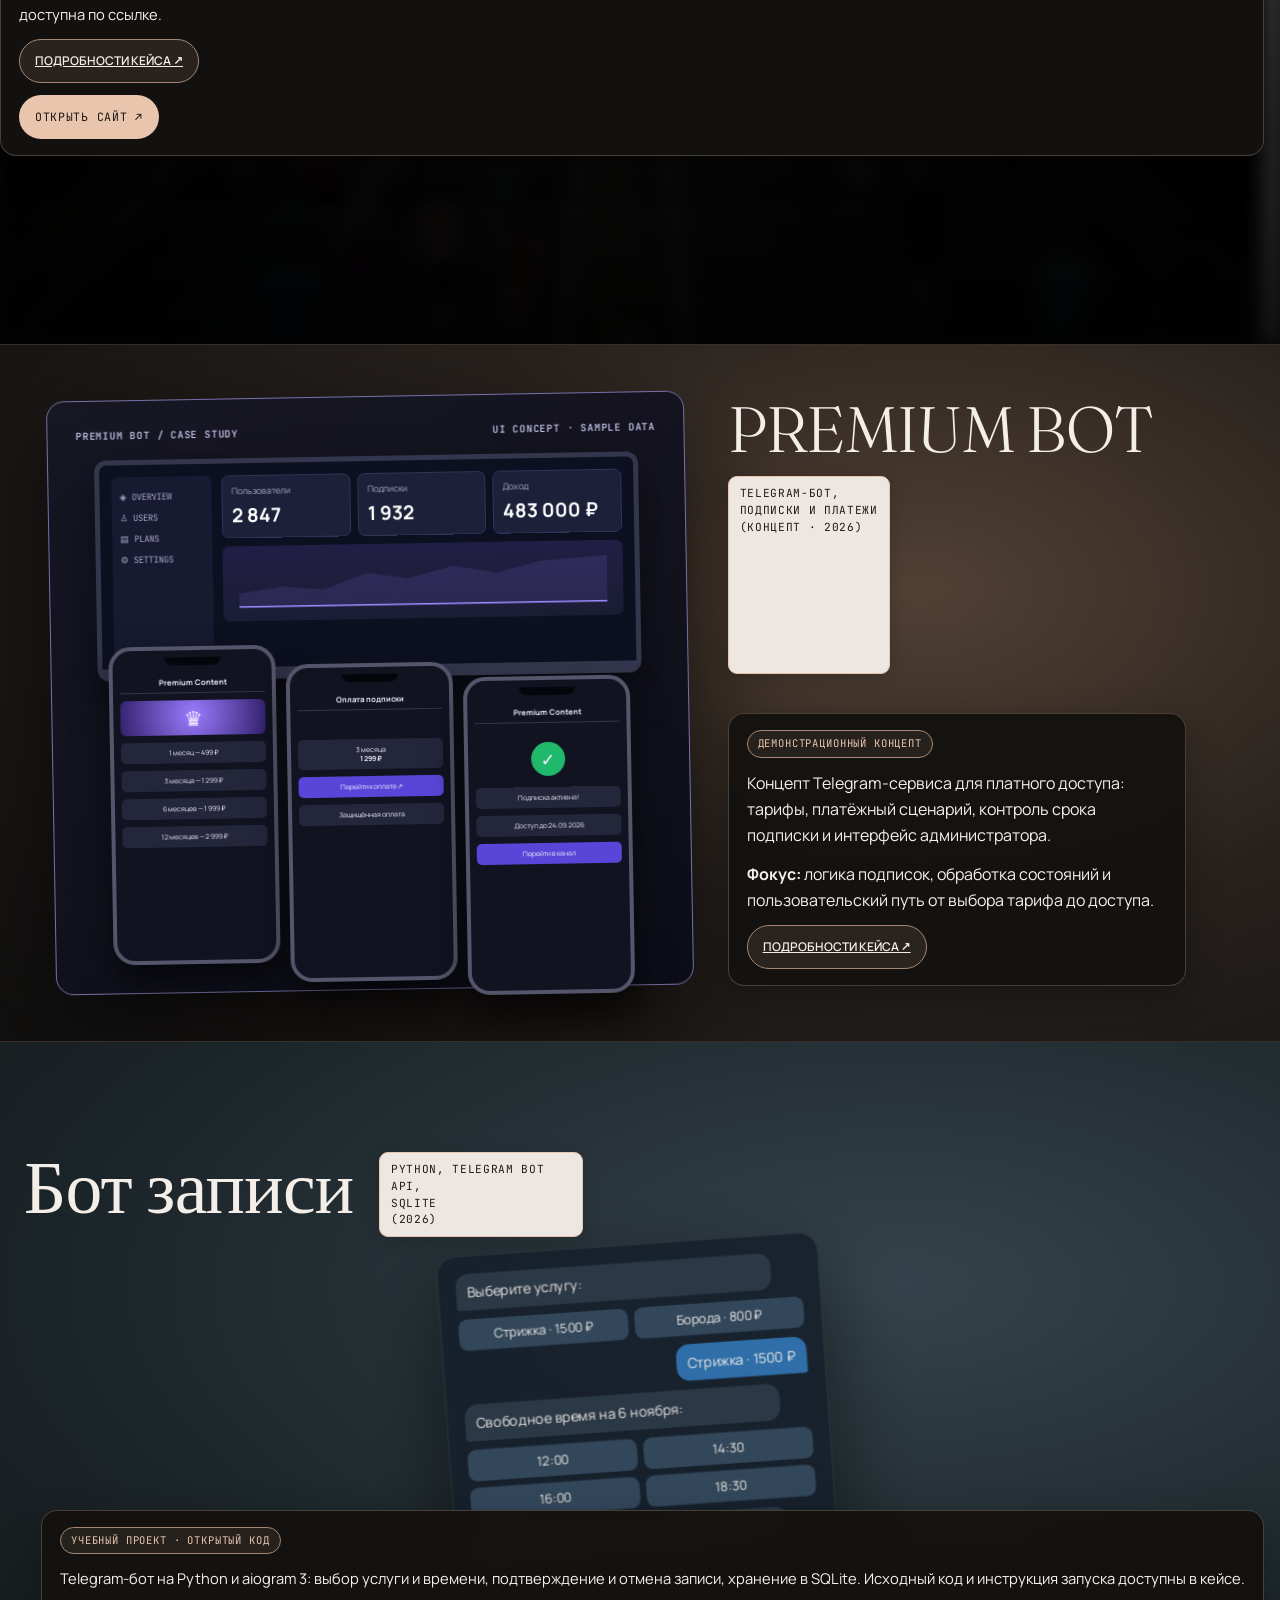
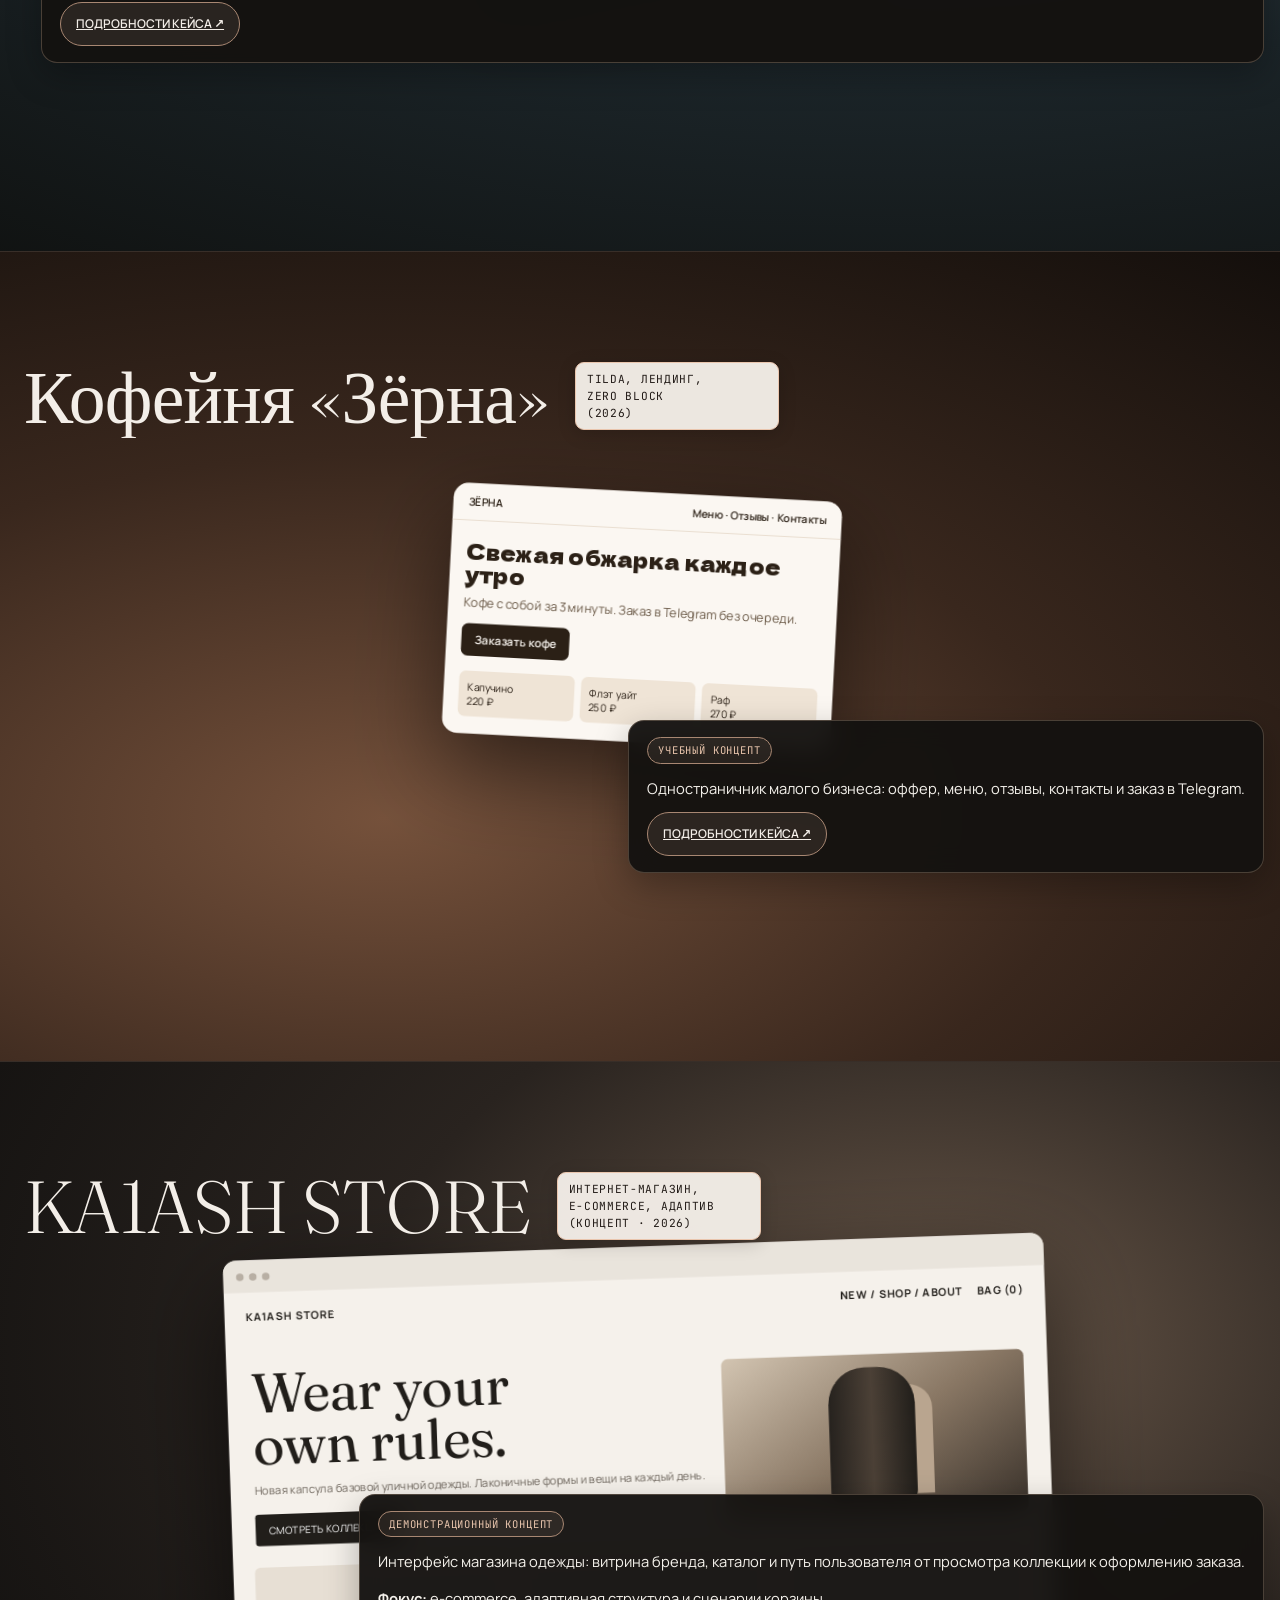
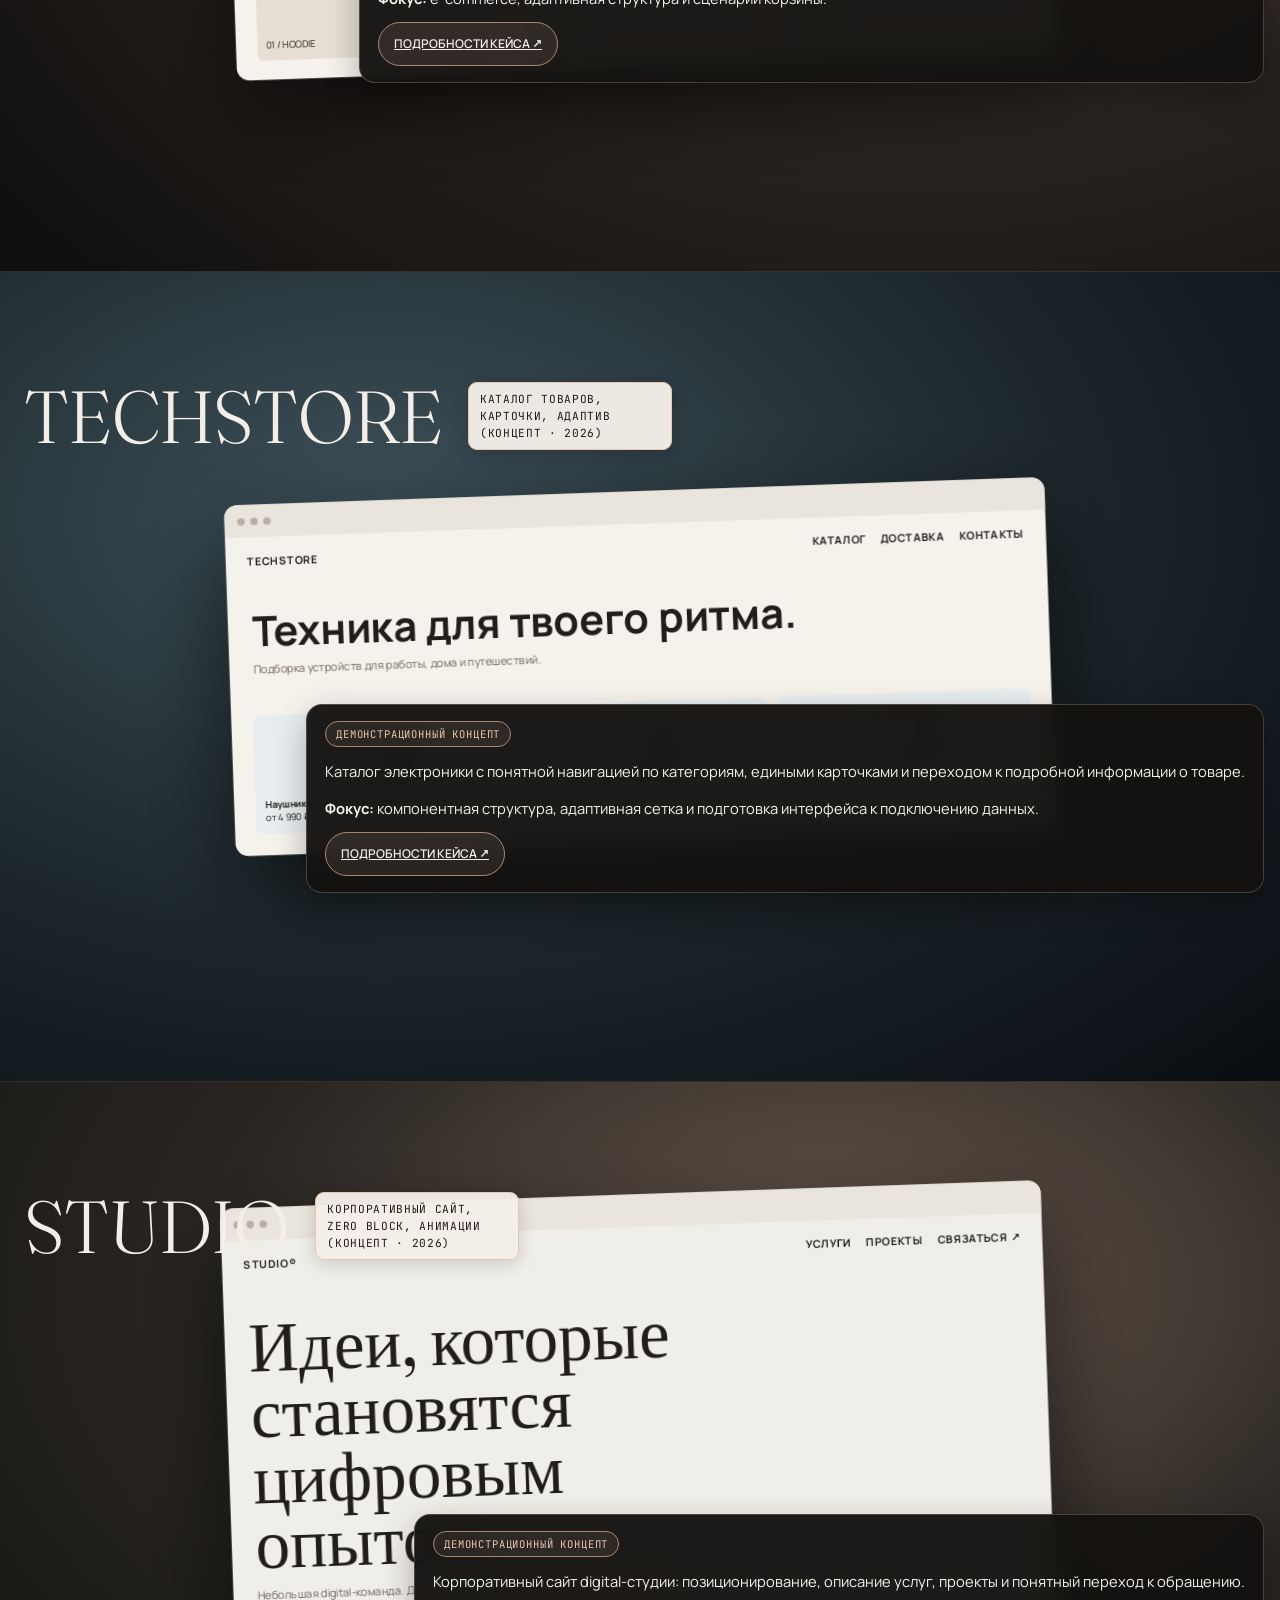
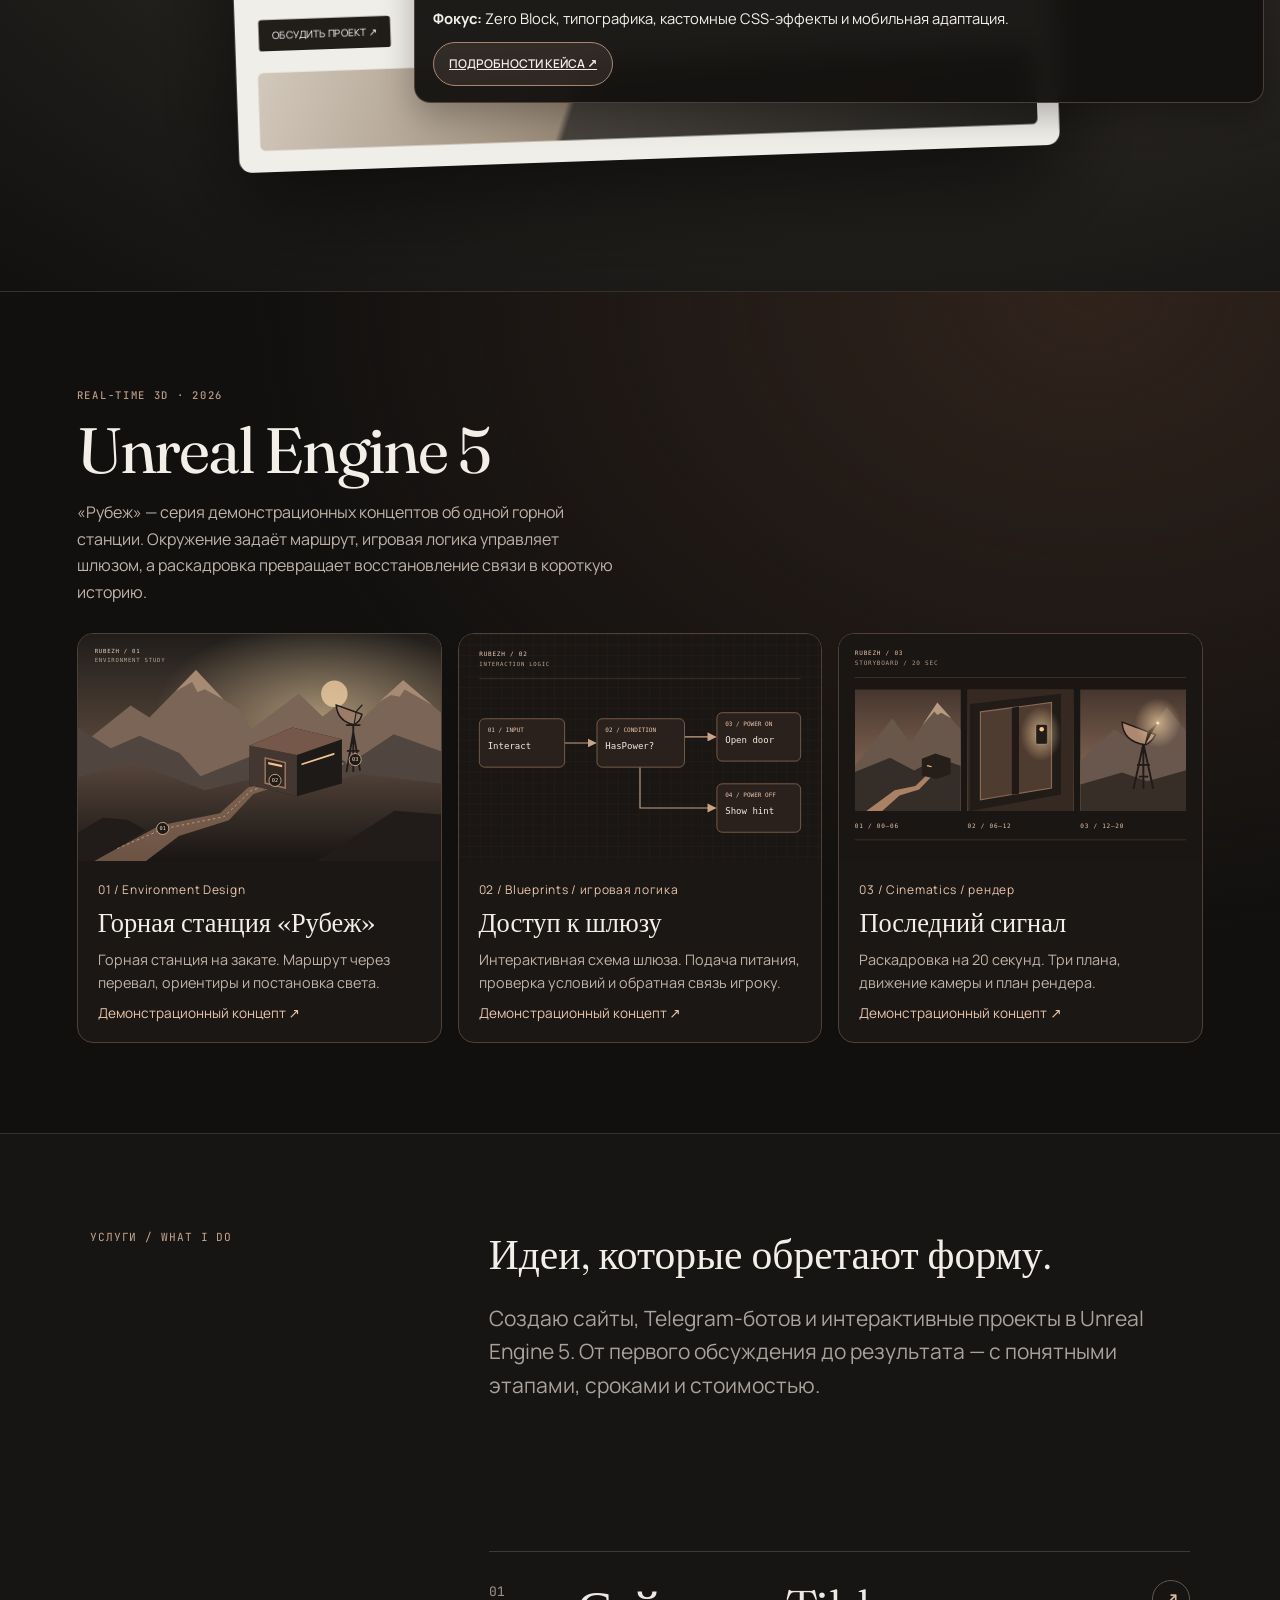
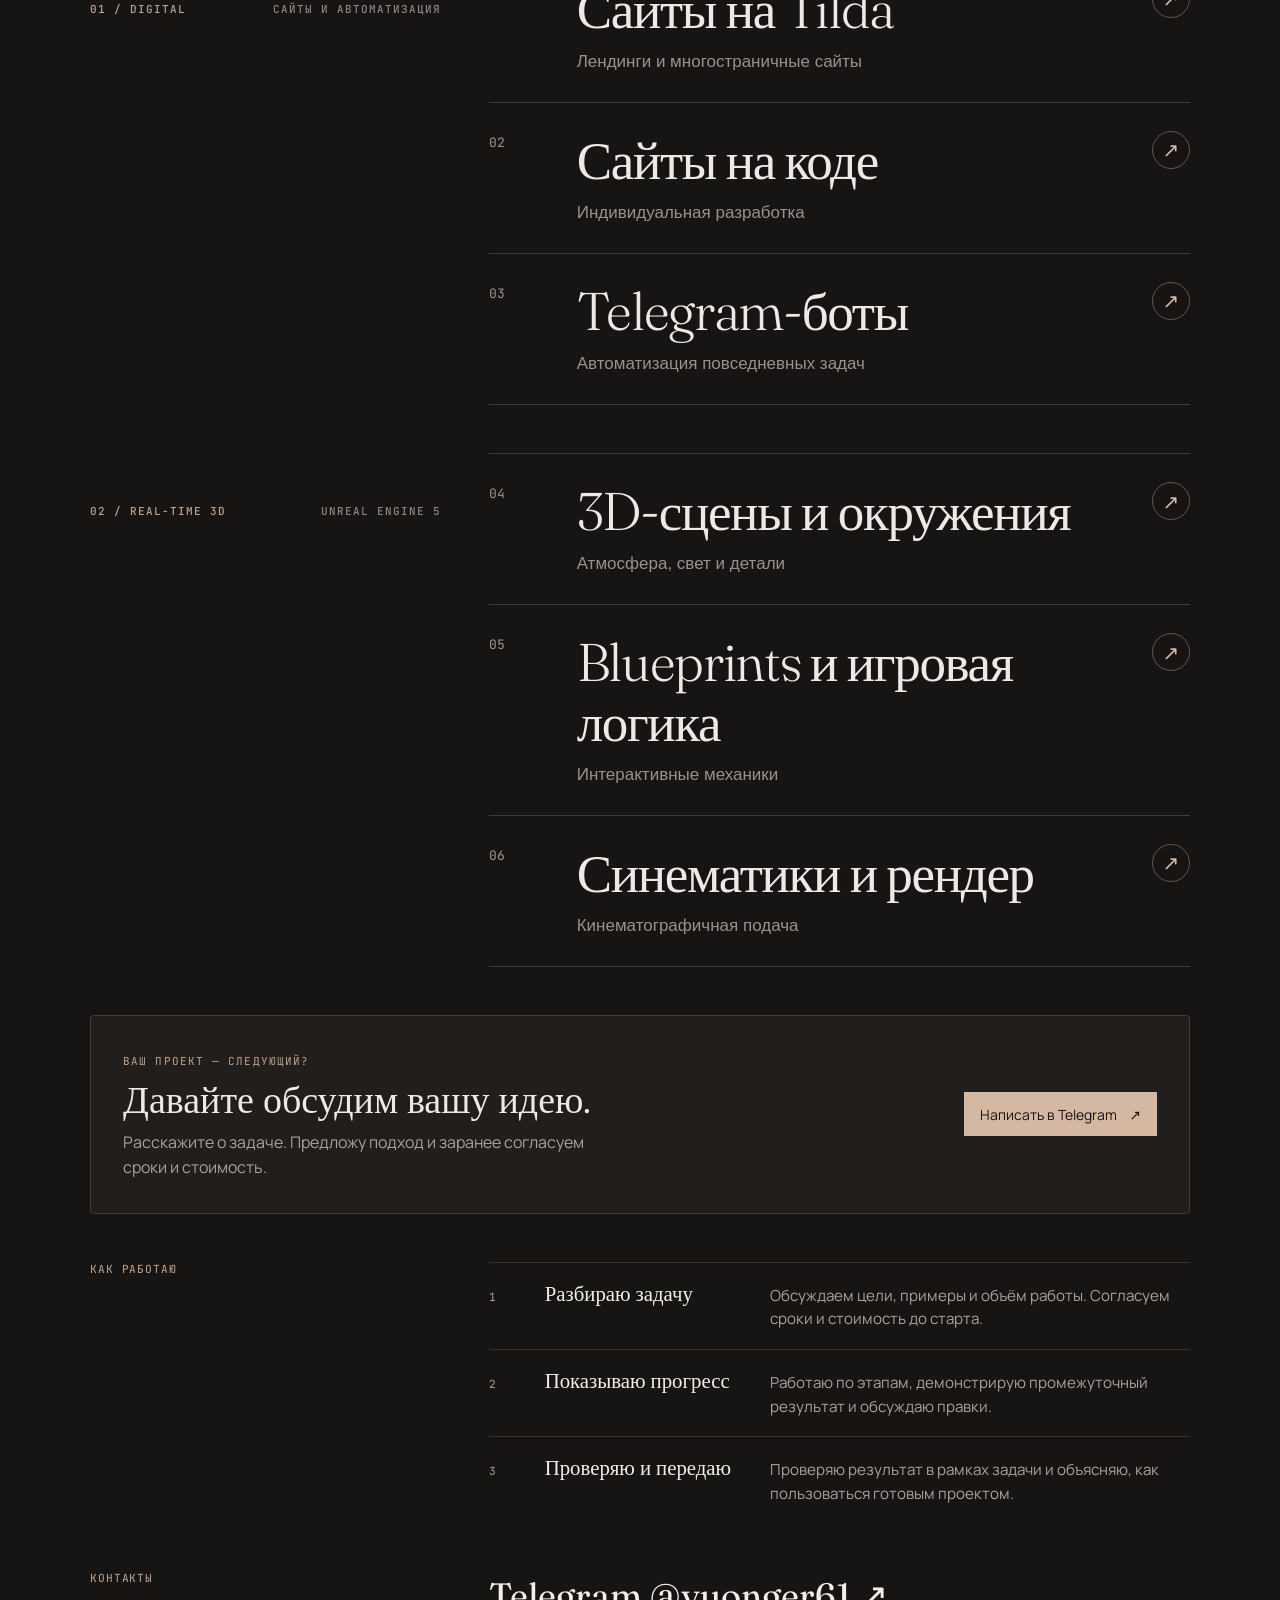
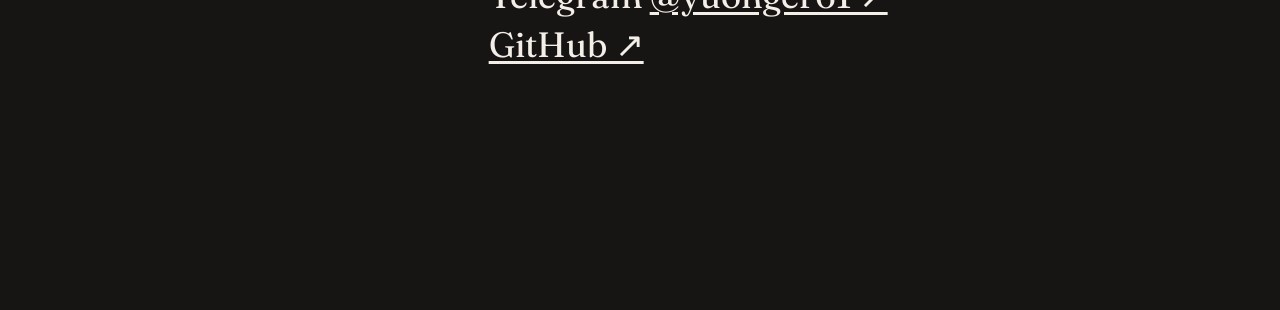
==== commit 02e92286: "Fix services contact card layout" ====
--- a/index.html
+++ b/index.html
@@ -615,7 +615,20 @@
 @media(prefers-reduced-motion:reduce){*,*::before,*::after{animation:none!important;transition:none!important}html{scroll-behavior:auto!important}}
 </style>
 <style id="service-rework-styles">
-.service-rework .service-intro{margin:0 0 clamp(52px,8vw,100px)}.service-rework .service-intro .lead{max-width:950px;margin:0 0 22px}.service-subtitle{max-width:670px;color:#a9a29c;font-size:clamp(16px,2vw,21px);line-height:1.6;margin:0}.service-group-label{display:flex;justify-content:space-between;gap:16px;color:#bda18e;font:500 11px/1.5 'JetBrains Mono',monospace;letter-spacing:.09em;text-transform:uppercase;margin:50px 0 15px}.service-group-label span:last-child{color:#8e8580;text-align:right}.service-list{border-top:1px solid #403a36}.service-item{border-bottom:1px solid #403a36}.service-item summary{display:grid;grid-template-columns:70px minmax(0,1fr) 38px;gap:18px;align-items:start;cursor:pointer;list-style:none;padding:28px 0;transition:padding .25s ease}.service-item summary::-webkit-details-marker{display:none}.service-num{font:13px/1.8 'JetBrains Mono',monospace;color:#9f948b}.service-name{font-family:'Fraunces',Georgia,serif;font-size:clamp(28px,4.2vw,53px);font-weight:300;line-height:1.12;color:#eee9e4;letter-spacing:-.025em}.service-name small{display:block;margin-top:11px;font:400 clamp(13px,1.45vw,17px)/1.4 Arial,sans-serif;letter-spacing:0;color:#99918a}.service-plus{justify-self:end;border:1px solid #61554c;color:#d6bba7;border-radius:50%;width:36px;height:36px;display:grid;place-items:center;font-size:20px;transition:transform .25s,background .25s}.service-item[open] .service-plus{transform:rotate(45deg);background:#302924}.service-item summary:hover .service-name{color:#d8b9a1}.service-item summary:focus-visible{outline:2px solid #d8b9a1;outline-offset:4px}.service-detail{padding:0 55px 32px 88px;max-width:760px}.service-detail p{margin:0 0 19px;color:#b4aca6;font-size:clamp(15px,1.6vw,19px);line-height:1.65}.service-tags{display:flex;flex-wrap:wrap;gap:8px;margin-bottom:22px}.service-tags span{border:1px solid #4b413b;border-radius:100px;padding:6px 11px;color:#bda99a;font:11px/1.2 'JetBrains Mono',monospace}.service-detail a{color:#e6c6ac;text-decoration:none;border-bottom:1px solid #9c7c68;padding-bottom:5px;font-size:14px}.service-detail a:hover{color:#fff}.service-cta{display:flex;align-items:end;justify-content:space-between;gap:28px;background:#211e1b;border:1px solid #453c35;border-radius:4px;padding:clamp(25px,4vw,50px);margin:70px 0 95px}.service-kicker{font:11px 'JetBrains Mono',monospace;letter-spacing:.1em;color:#bda18e}.service-cta h3{font:300 clamp(30px,4vw,48px)/1.15 'Fraunces',Georgia,serif;color:#eee9e4;margin:15px 0}.service-cta p{color:#a9a19a;max-width:500px;line-height:1.6;margin:0}.service-cta>a{display:flex;justify-content:space-between;gap:22px;align-items:center;flex-shrink:0;background:#d5b8a2;color:#171412;text-decoration:none;padding:17px 20px;font-size:14px;transition:background .2s,transform .2s}.service-cta>a:hover{background:#f0d3bd;transform:translateY(-2px)}@media(max-width:650px){.service-item summary{grid-template-columns:32px minmax(0,1fr) 30px;gap:12px;padding:25px 0}.service-name{font-size:clamp(25px,7.5vw,37px)}.service-name small{font-size:13px}.service-plus{width:29px;height:29px;font-size:16px}.service-detail{padding:0 0 28px 44px}.service-cta{display:block;margin:55px 0 75px}.service-cta>a{margin-top:25px;width:100%;box-sizing:border-box}.service-group-label{margin-top:40px}}
+.service-rework .service-intro{margin:0 0 clamp(52px,8vw,100px)}.service-rework .service-intro .lead{max-width:950px;margin:0 0 22px}.service-subtitle{max-width:670px;color:#a9a29c;font-size:clamp(16px,2vw,21px);line-height:1.6;margin:0}.service-group-label{display:flex;justify-content:space-between;gap:16px;color:#bda18e;font:500 11px/1.5 'JetBrains Mono',monospace;letter-spacing:.09em;text-transform:uppercase;margin:50px 0 15px}.service-group-label span:last-child{color:#8e8580;text-align:right}.service-list{border-top:1px solid #403a36}.service-item{border-bottom:1px solid #403a36}.service-item summary{display:grid;grid-template-columns:70px minmax(0,1fr) 38px;gap:18px;align-items:start;cursor:pointer;list-style:none;padding:28px 0;transition:padding .25s ease}.service-item summary::-webkit-details-marker{display:none}.service-num{font:13px/1.8 'JetBrains Mono',monospace;color:#9f948b}.service-name{font-family:'Fraunces',Georgia,serif;font-size:clamp(28px,4.2vw,53px);font-weight:300;line-height:1.12;color:#eee9e4;letter-spacing:-.025em}.service-name small{display:block;margin-top:11px;font:400 clamp(13px,1.45vw,17px)/1.4 Arial,sans-serif;letter-spacing:0;color:#99918a}.service-plus{justify-self:end;border:1px solid #61554c;color:#d6bba7;border-radius:50%;width:36px;height:36px;display:grid;place-items:center;font-size:20px;transition:transform .25s,background .25s}.service-item[open] .service-plus{transform:rotate(45deg);background:#302924}.service-item summary:hover .service-name{color:#d8b9a1}.service-item summary:focus-visible{outline:2px solid #d8b9a1;outline-offset:4px}.service-detail{padding:0 55px 32px 88px;max-width:760px}.service-detail p{margin:0 0 19px;color:#b4aca6;font-size:clamp(15px,1.6vw,19px);line-height:1.65}.service-tags{display:flex;flex-wrap:wrap;gap:8px;margin-bottom:22px}.service-tags span{border:1px solid #4b413b;border-radius:100px;padding:6px 11px;color:#bda99a;font:11px/1.2 'JetBrains Mono',monospace}.service-detail a{color:#e6c6ac;text-decoration:none;border-bottom:1px solid #9c7c68;padding-bottom:5px;font-size:14px}.service-detail a:hover{color:#fff}.service-cta{
+  grid-column:1 / -1;
+  display:flex;flex-wrap:wrap;align-items:center;justify-content:space-between;
+  gap:16px 24px;
+  background:#211e1b;border:1px solid #453c35;border-radius:4px;
+  padding:clamp(18px,2.5vw,32px);
+}
+.service-cta>div{flex:1 1 320px;min-width:0}
+.service-kicker{font:11px 'JetBrains Mono',monospace;letter-spacing:.1em;color:#bda18e}.service-cta h3{font:300 clamp(26px,3.2vw,38px)/1.15 'Fraunces',Georgia,serif;color:#eee9e4;margin:8px 0}.service-cta p{color:#a9a19a;max-width:500px;line-height:1.6;margin:0}.service-cta>a{
+  display:flex;justify-content:space-between;gap:12px;align-items:center;
+  max-width:100%;min-height:44px;box-sizing:border-box;
+  background:#d5b8a2;color:#171412;text-decoration:none;
+  padding:10px 16px;font-size:14px;transition:background .2s,transform .2s;
+}.service-cta>a:hover{background:#f0d3bd;transform:translateY(-2px)}@media(max-width:650px){.service-item summary{grid-template-columns:32px minmax(0,1fr) 30px;gap:12px;padding:25px 0}.service-name{font-size:clamp(25px,7.5vw,37px)}.service-name small{font-size:13px}.service-plus{width:29px;height:29px;font-size:16px}.service-detail{padding:0 0 28px 44px}.service-cta>div,.service-cta>a{flex-basis:100%}.service-group-label{margin-top:40px}}
 @media(prefers-reduced-motion:reduce){.service-item summary,.service-plus,.service-cta>a{transition:none}}
 </style>
 <link rel="stylesheet" href="/assets/ue5-cases.css">
@@ -816,10 +829,6 @@
       <details class="service-item"><summary><span class="service-num">05</span><span class="service-name">Blueprints и игровая логика<small>Интерактивные механики</small></span><span class="service-plus" aria-hidden="true">↗</span></summary><div class="service-detail"><p>Добавляю взаимодействия с объектами, события, триггеры и игровые механики с помощью визуального программирования Blueprints.</p><div class="service-tags"><span>Blueprints</span><span>Interactions</span><span>Logic</span></div><a href="https://t.me/yuonger61" target="_blank" rel="noopener">Обсудить механику ↗</a> · <a href="/projects/ue5-blueprints.html">Смотреть концепт ↗</a></div></details>
       <details class="service-item"><summary><span class="service-num">06</span><span class="service-name">Синематики и рендер<small>Кинематографичная подача</small></span><span class="service-plus" aria-hidden="true">↗</span></summary><div class="service-detail"><p>Настраиваю камеры, движение, освещение и рендер в UE5, чтобы эффектно показать атмосферу, окружение или идею проекта.</p><div class="service-tags"><span>Sequencer</span><span>Cinematics</span><span>Rendering</span></div><a href="https://t.me/yuonger61" target="_blank" rel="noopener">Обсудить синематику ↗</a> · <a href="/projects/ue5-cinematics.html">Смотреть концепт ↗</a></div></details>
     </div>
-    <div class="service-group-label"><span>03 / VIDEO</span><span>Видеомонтаж</span></div>
-    <div class="service-list">
-      <details class="service-item"><summary><span class="service-num">07</span><span class="service-name">Монтаж коротких видео<small>Вертикальные ролики и нарезки из интервью</small></span><span class="service-plus" aria-hidden="true">↗</span></summary><div class="service-detail"><p>Соберу ролик из ваших исходников, добавлю субтитры и подготовлю видео для выбранной площадки.</p><a href="/editing/">Подробнее о монтаже ↗</a></div></details>
-    </div>
     <div class="service-cta"><div><span class="service-kicker">ВАШ ПРОЕКТ — СЛЕДУЮЩИЙ?</span><h3>Давайте обсудим вашу идею.</h3><p>Расскажите о задаче. Предложу подход и заранее согласуем сроки и стоимость.</p></div><a href="https://t.me/yuonger61" target="_blank" rel="noopener">Написать в Telegram <span aria-hidden="true">↗</span></a></div>
     <div class="lab">Как работаю</div>
     <div class="rows">
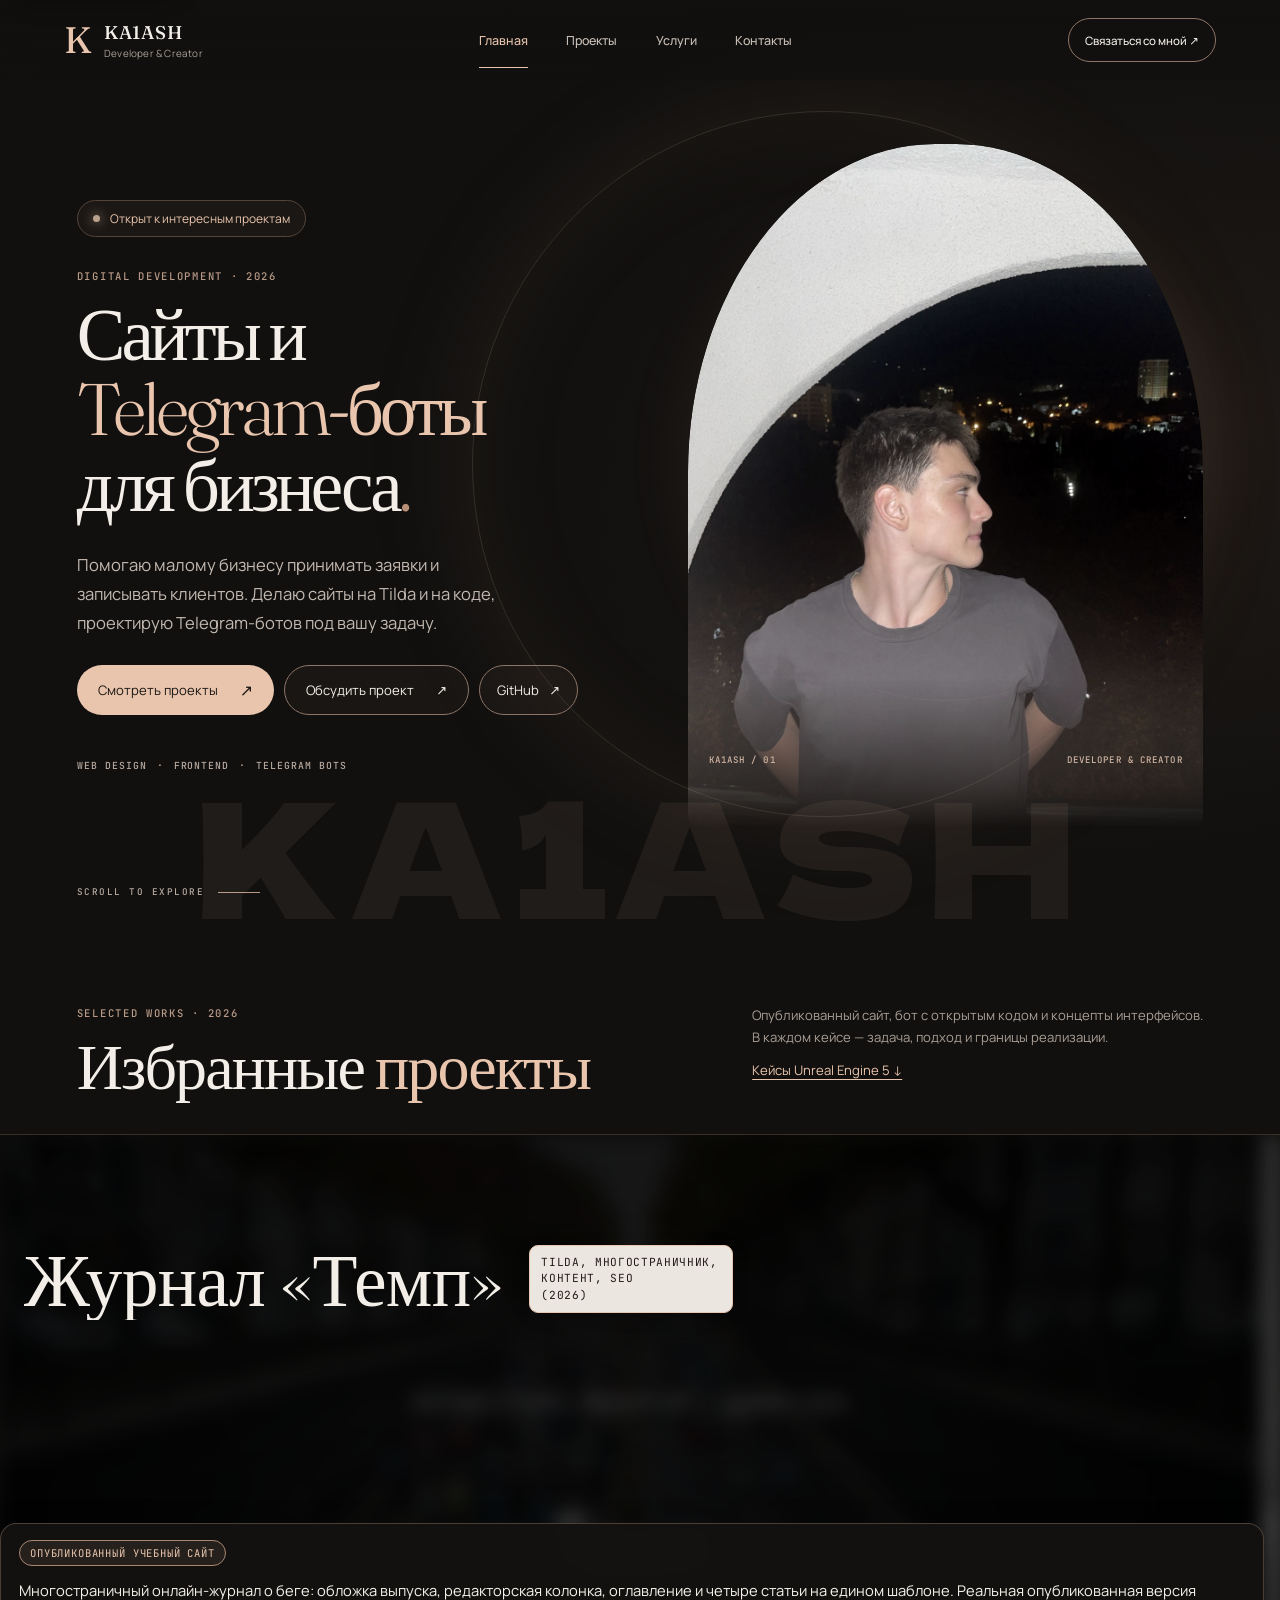
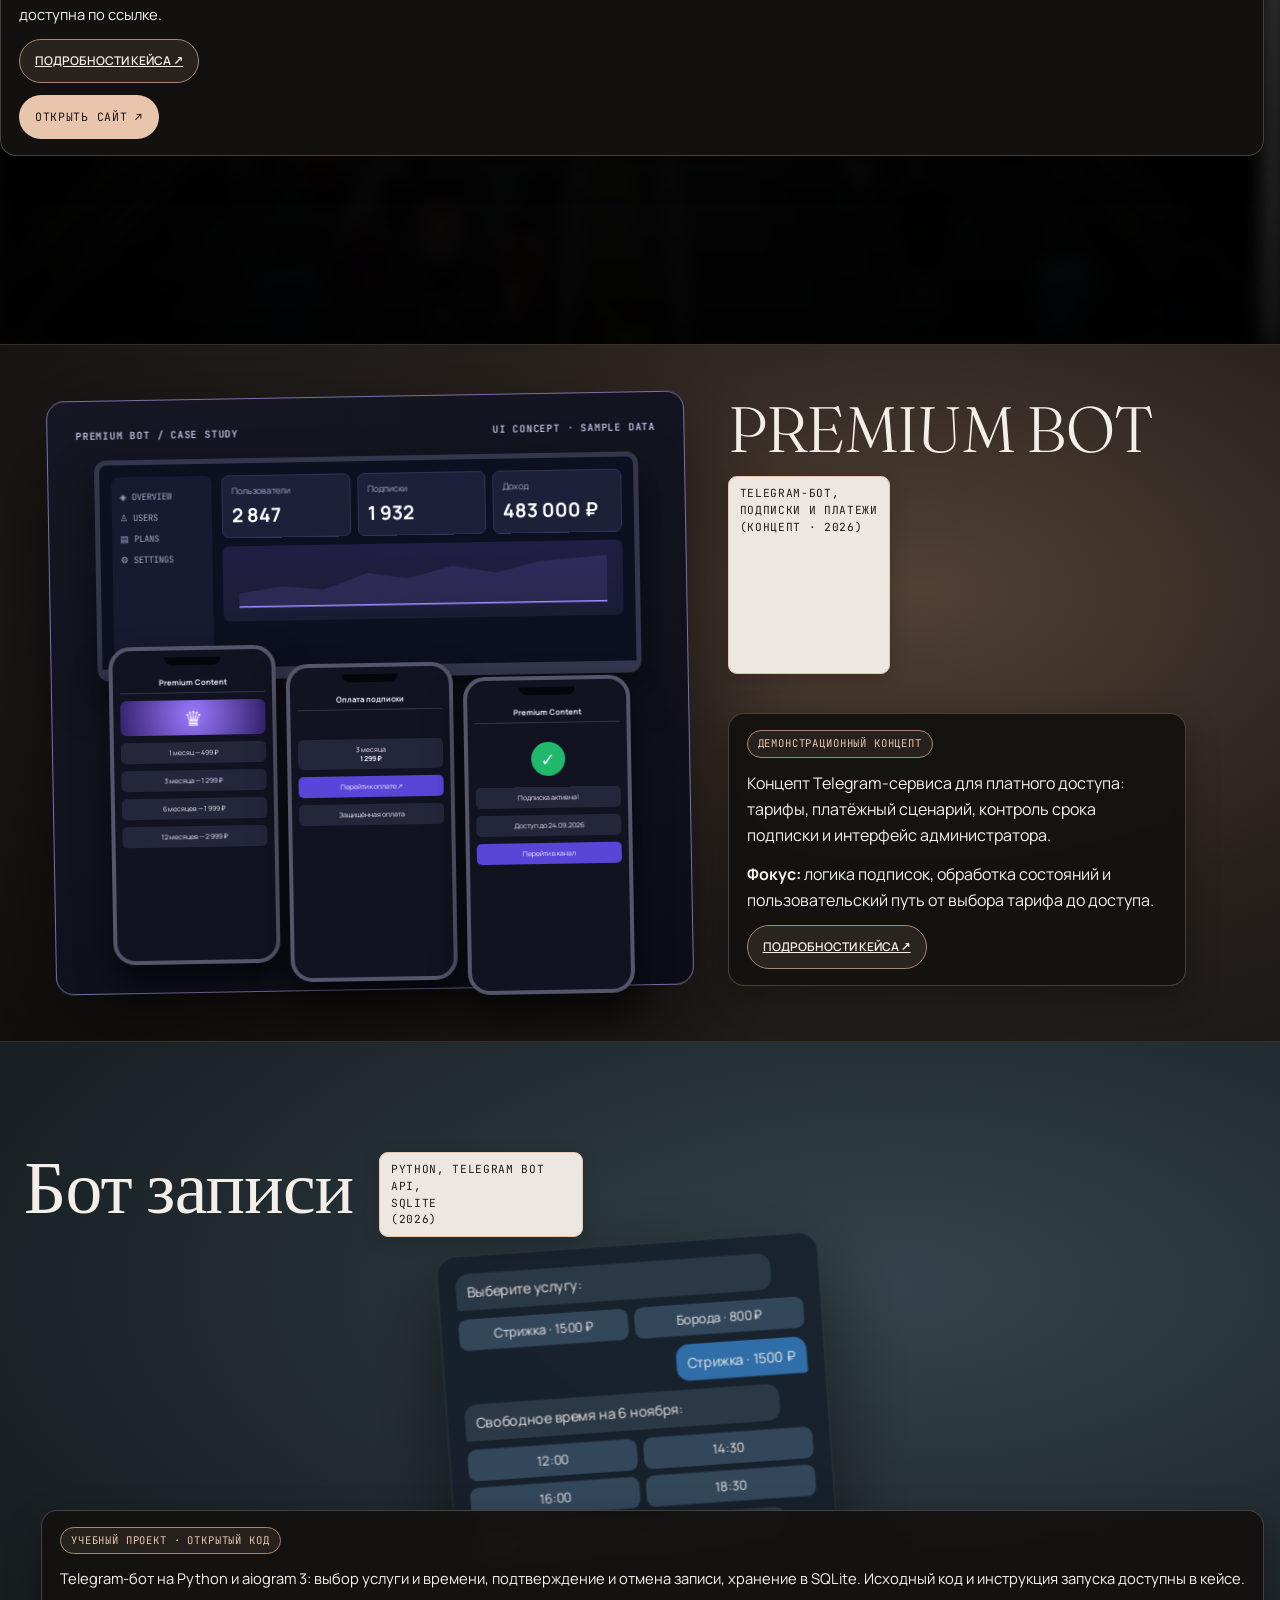
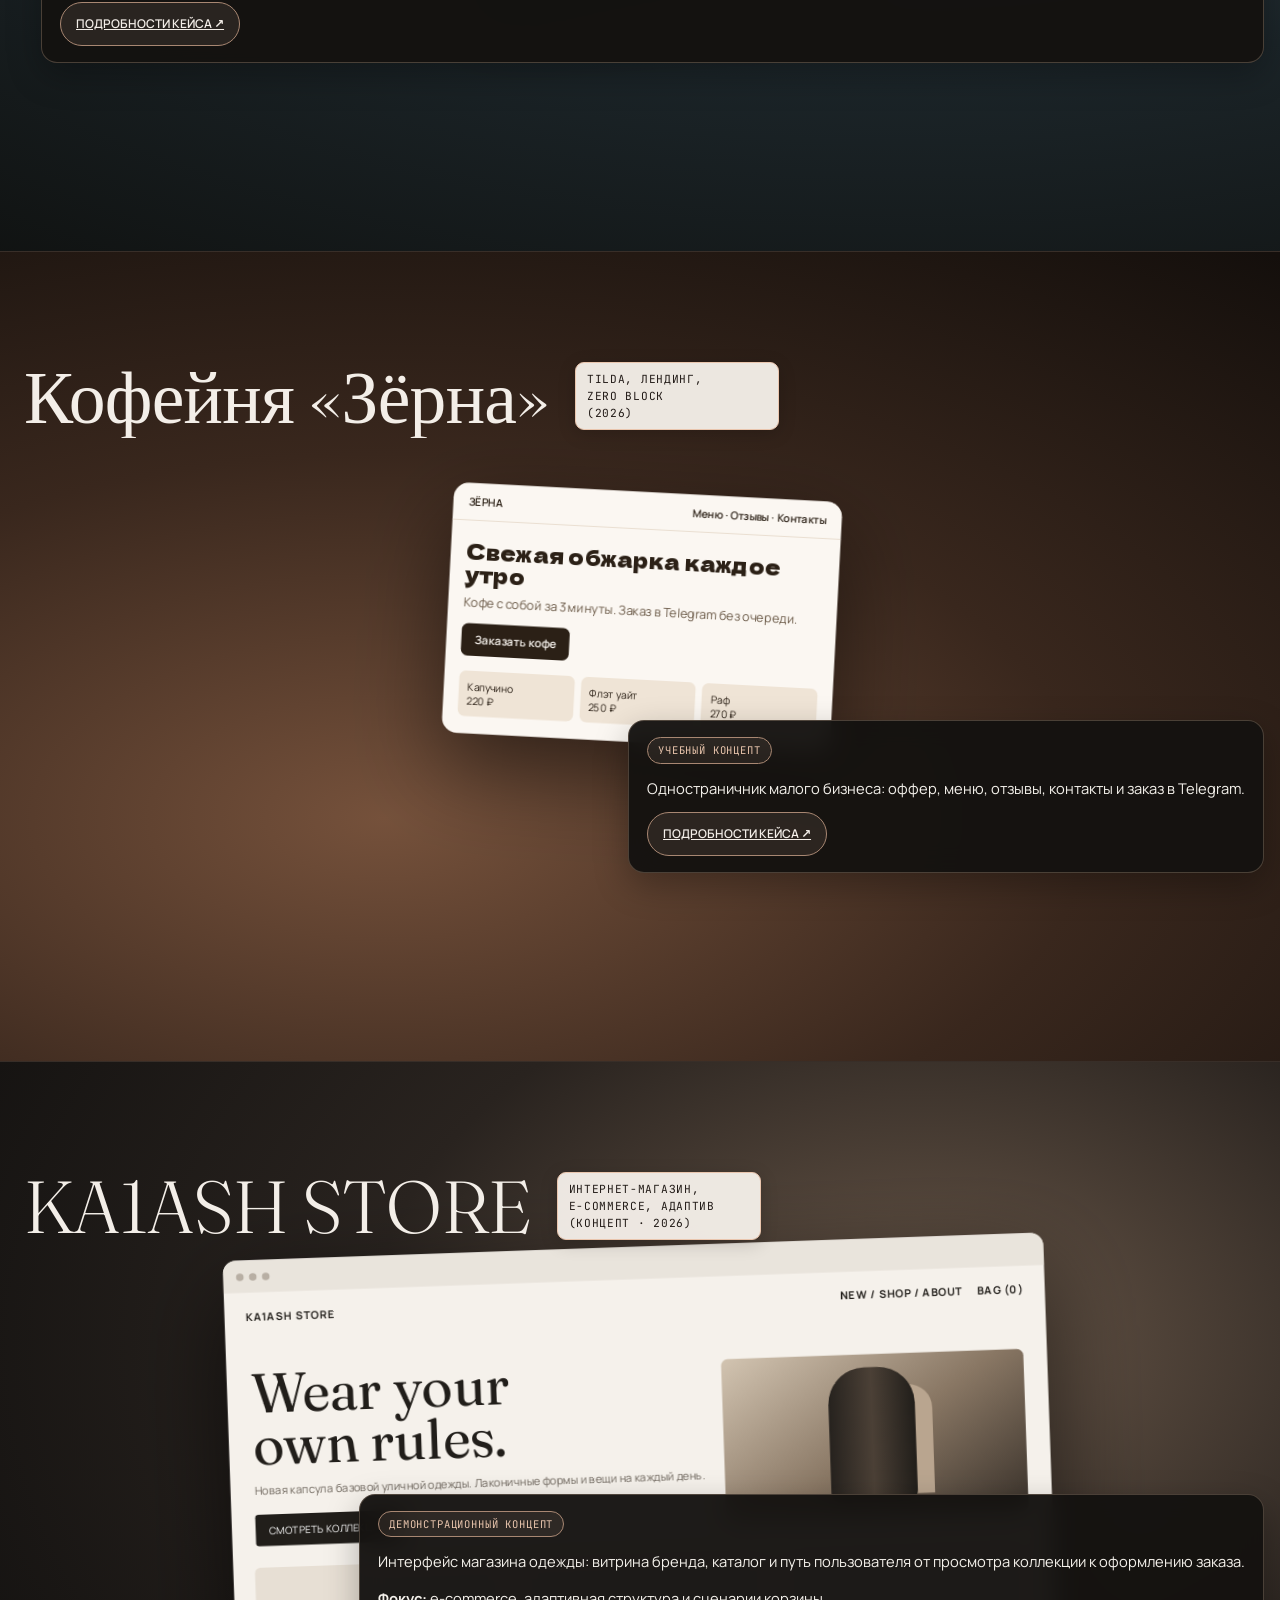
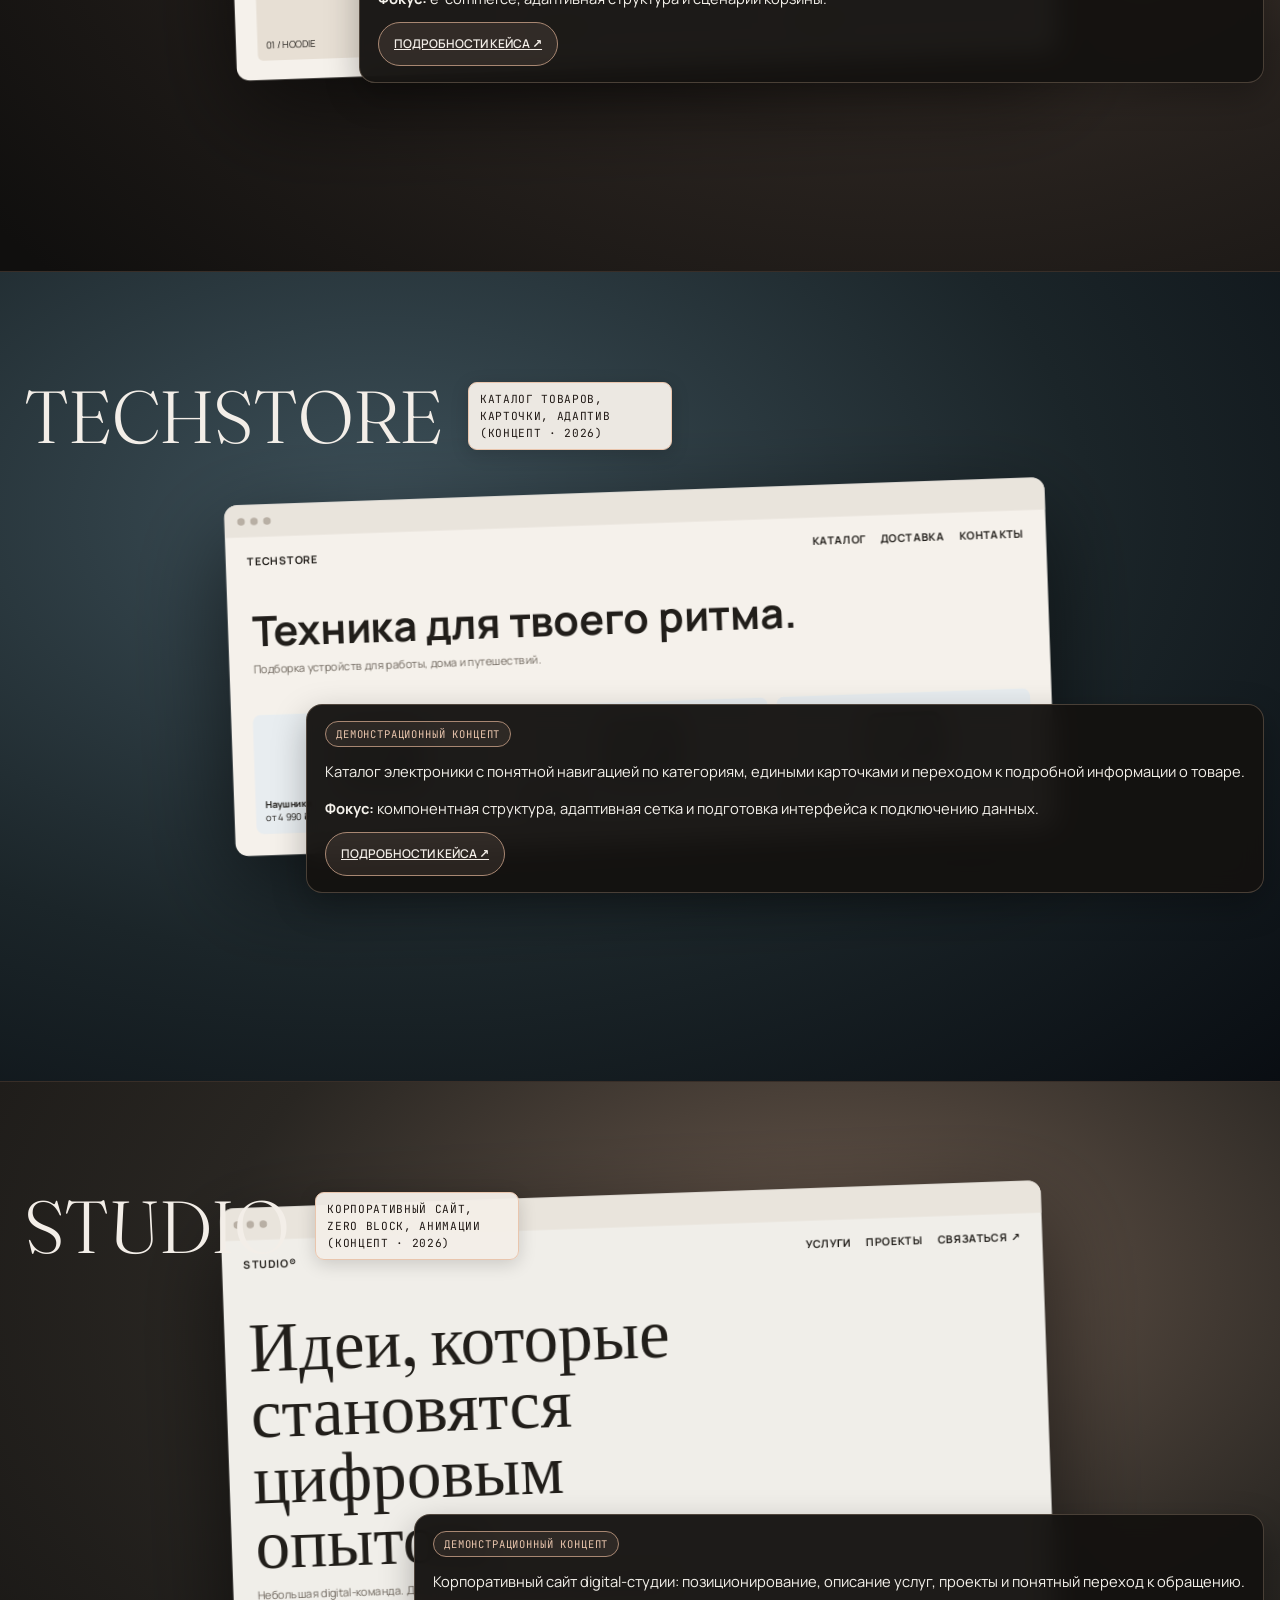
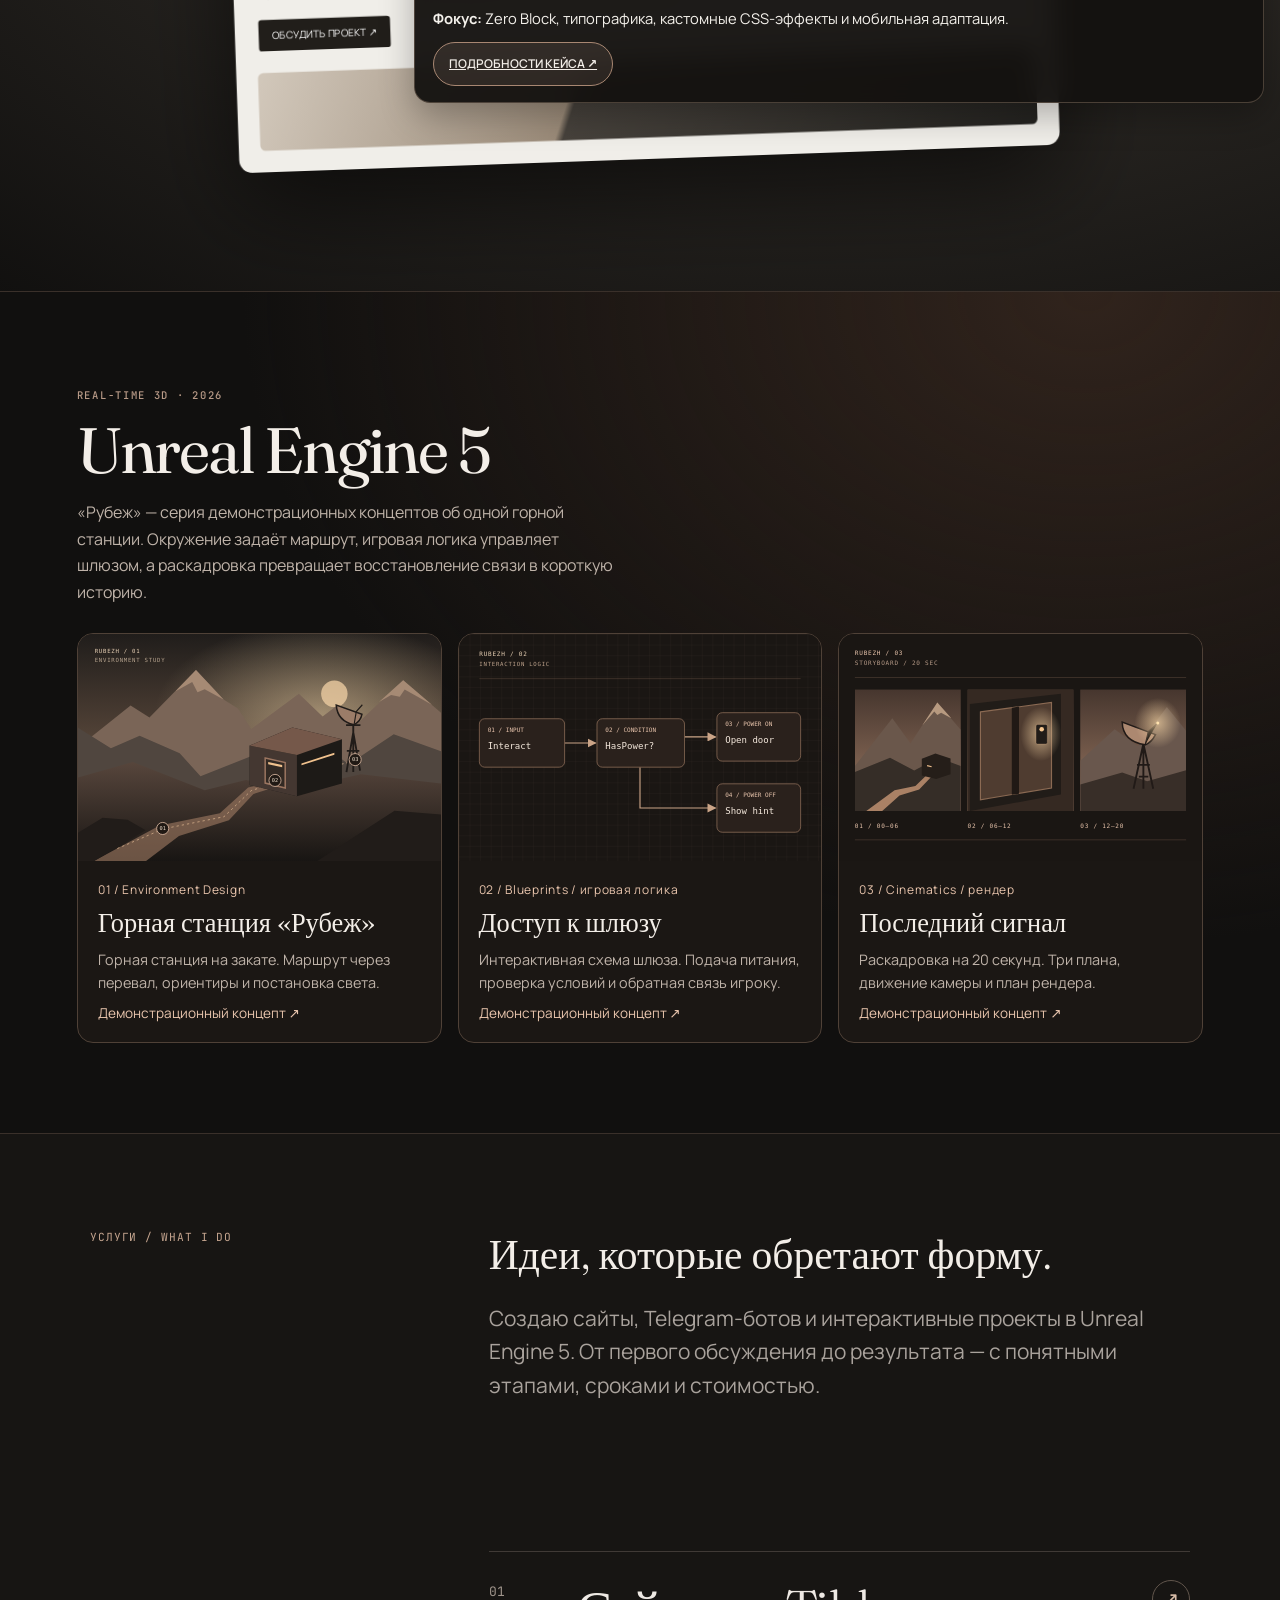
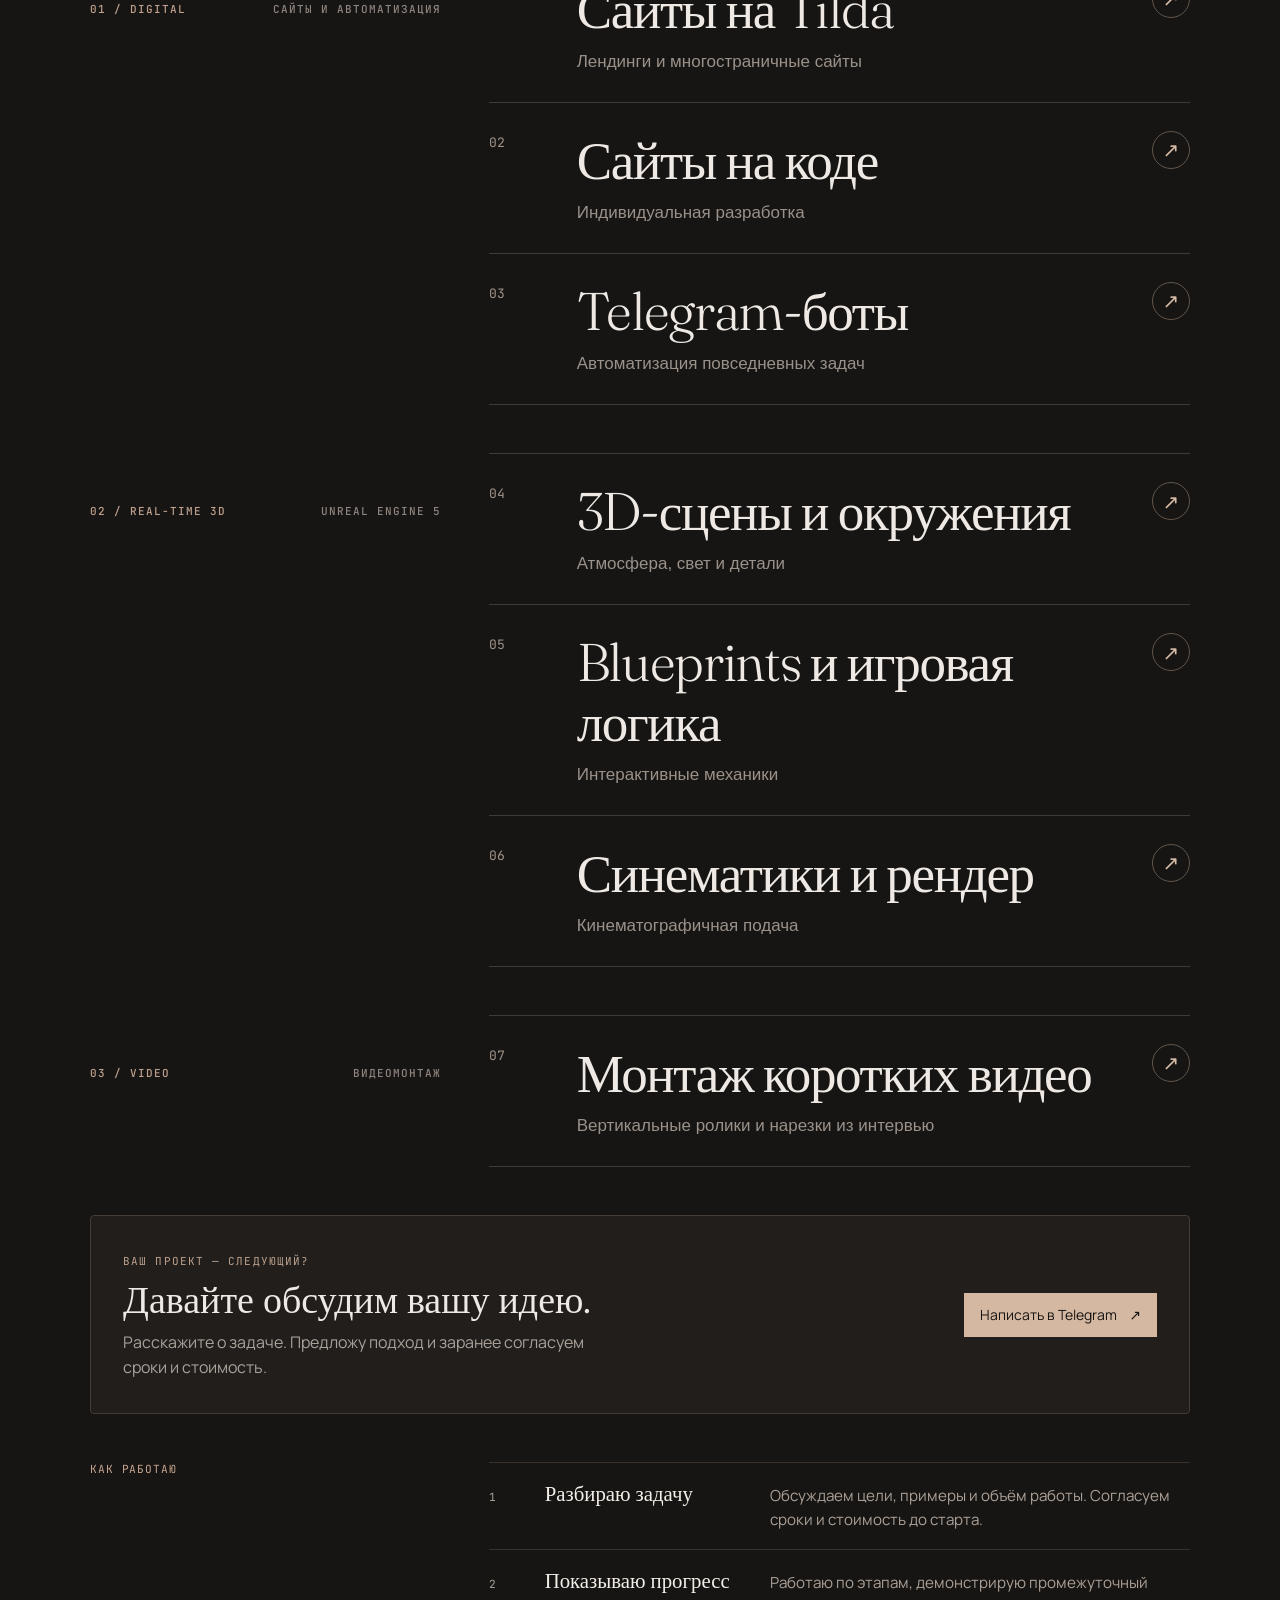
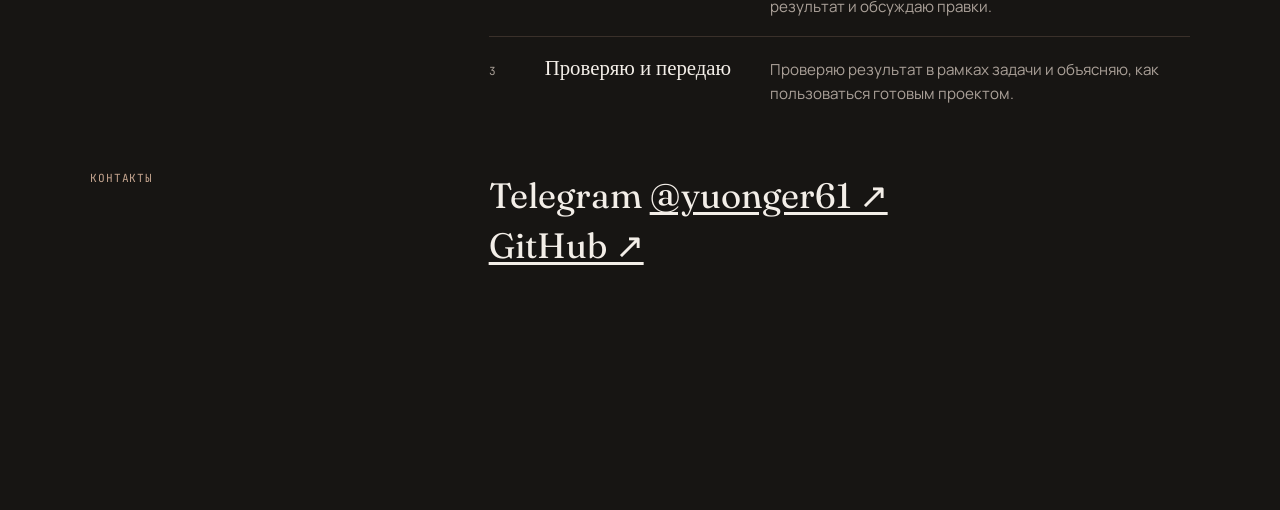
==== commit 7a727bdd: "Merge remote-tracking branch 'origin/main' into HEAD" ====
--- a/index.html
+++ b/index.html
@@ -829,6 +829,10 @@
       <details class="service-item"><summary><span class="service-num">05</span><span class="service-name">Blueprints и игровая логика<small>Интерактивные механики</small></span><span class="service-plus" aria-hidden="true">↗</span></summary><div class="service-detail"><p>Добавляю взаимодействия с объектами, события, триггеры и игровые механики с помощью визуального программирования Blueprints.</p><div class="service-tags"><span>Blueprints</span><span>Interactions</span><span>Logic</span></div><a href="https://t.me/yuonger61" target="_blank" rel="noopener">Обсудить механику ↗</a> · <a href="/projects/ue5-blueprints.html">Смотреть концепт ↗</a></div></details>
       <details class="service-item"><summary><span class="service-num">06</span><span class="service-name">Синематики и рендер<small>Кинематографичная подача</small></span><span class="service-plus" aria-hidden="true">↗</span></summary><div class="service-detail"><p>Настраиваю камеры, движение, освещение и рендер в UE5, чтобы эффектно показать атмосферу, окружение или идею проекта.</p><div class="service-tags"><span>Sequencer</span><span>Cinematics</span><span>Rendering</span></div><a href="https://t.me/yuonger61" target="_blank" rel="noopener">Обсудить синематику ↗</a> · <a href="/projects/ue5-cinematics.html">Смотреть концепт ↗</a></div></details>
     </div>
+    <div class="service-group-label"><span>03 / VIDEO</span><span>Видеомонтаж</span></div>
+    <div class="service-list">
+      <details class="service-item"><summary><span class="service-num">07</span><span class="service-name">Монтаж коротких видео<small>Вертикальные ролики и нарезки из интервью</small></span><span class="service-plus" aria-hidden="true">↗</span></summary><div class="service-detail"><p>Соберу ролик из ваших исходников, добавлю субтитры и подготовлю видео для выбранной площадки.</p><a href="/editing/">Подробнее о монтаже ↗</a></div></details>
+    </div>
     <div class="service-cta"><div><span class="service-kicker">ВАШ ПРОЕКТ — СЛЕДУЮЩИЙ?</span><h3>Давайте обсудим вашу идею.</h3><p>Расскажите о задаче. Предложу подход и заранее согласуем сроки и стоимость.</p></div><a href="https://t.me/yuonger61" target="_blank" rel="noopener">Написать в Telegram <span aria-hidden="true">↗</span></a></div>
     <div class="lab">Как работаю</div>
     <div class="rows">
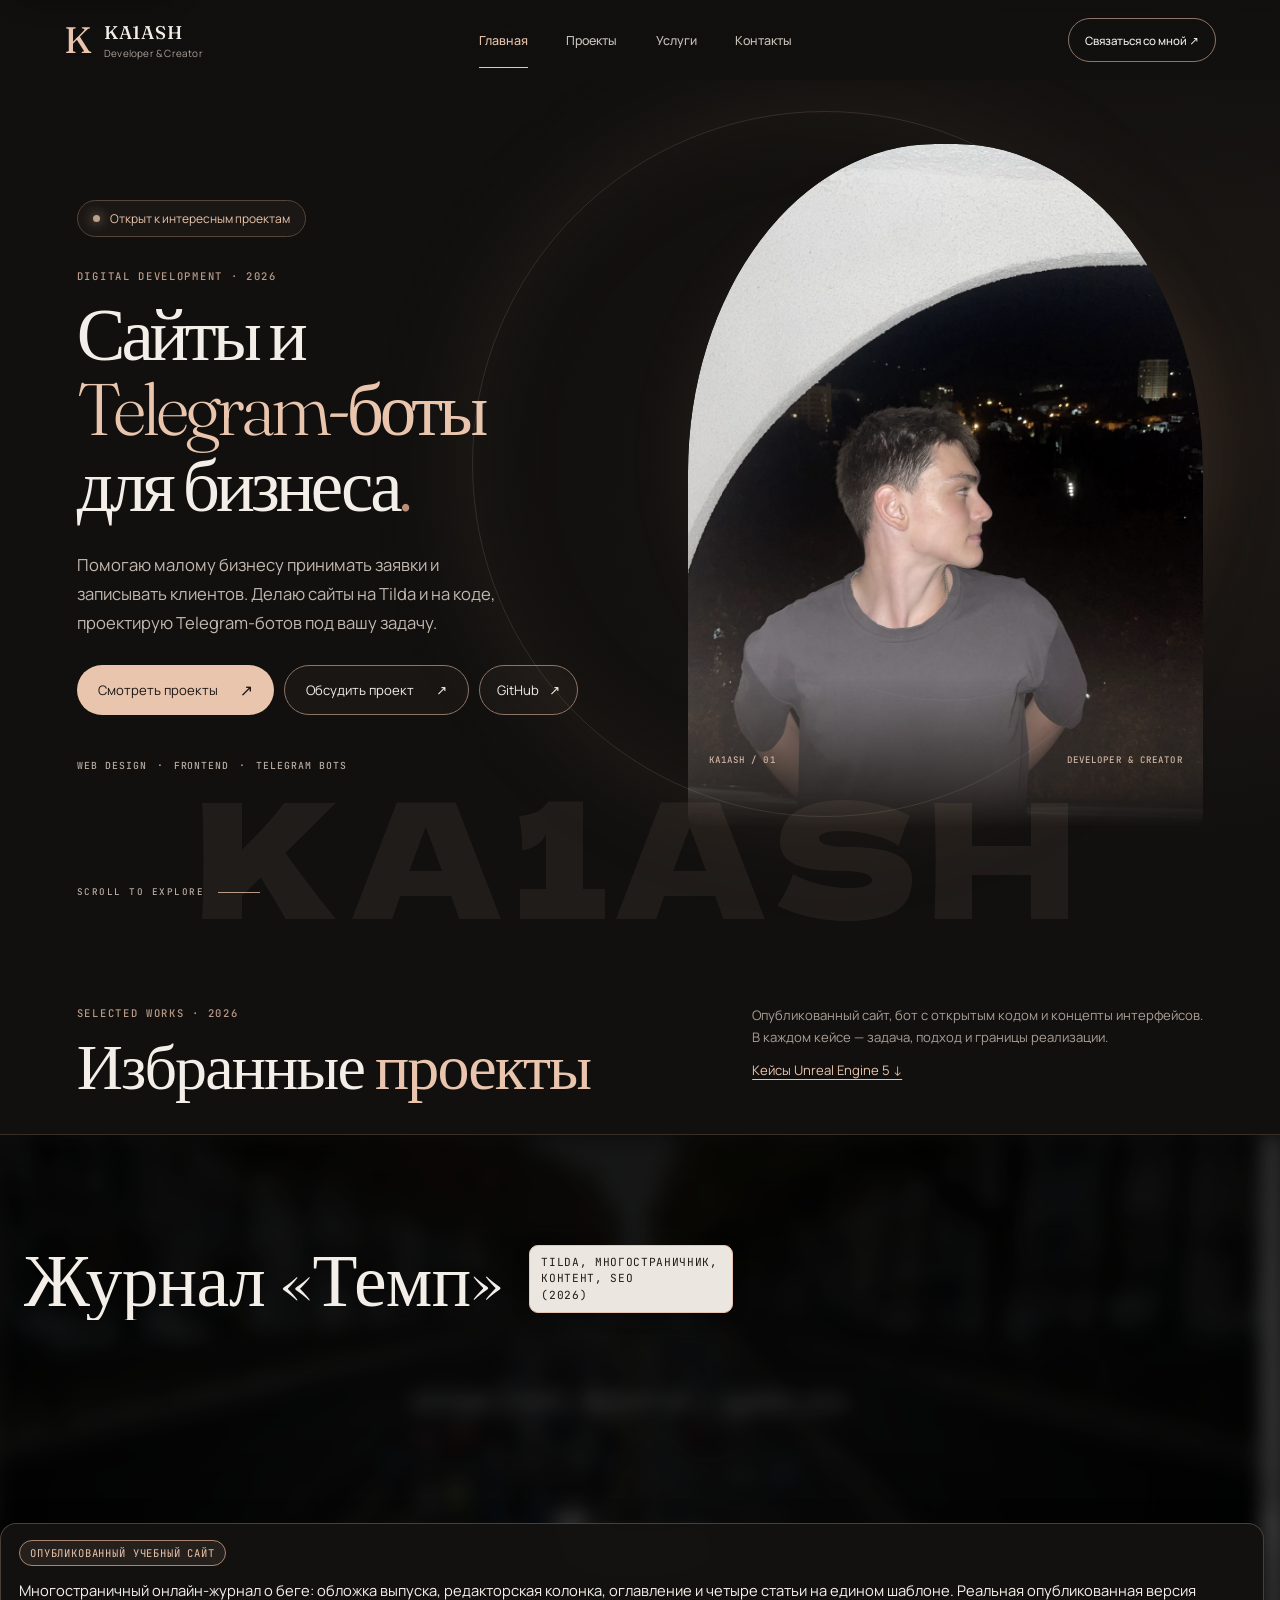
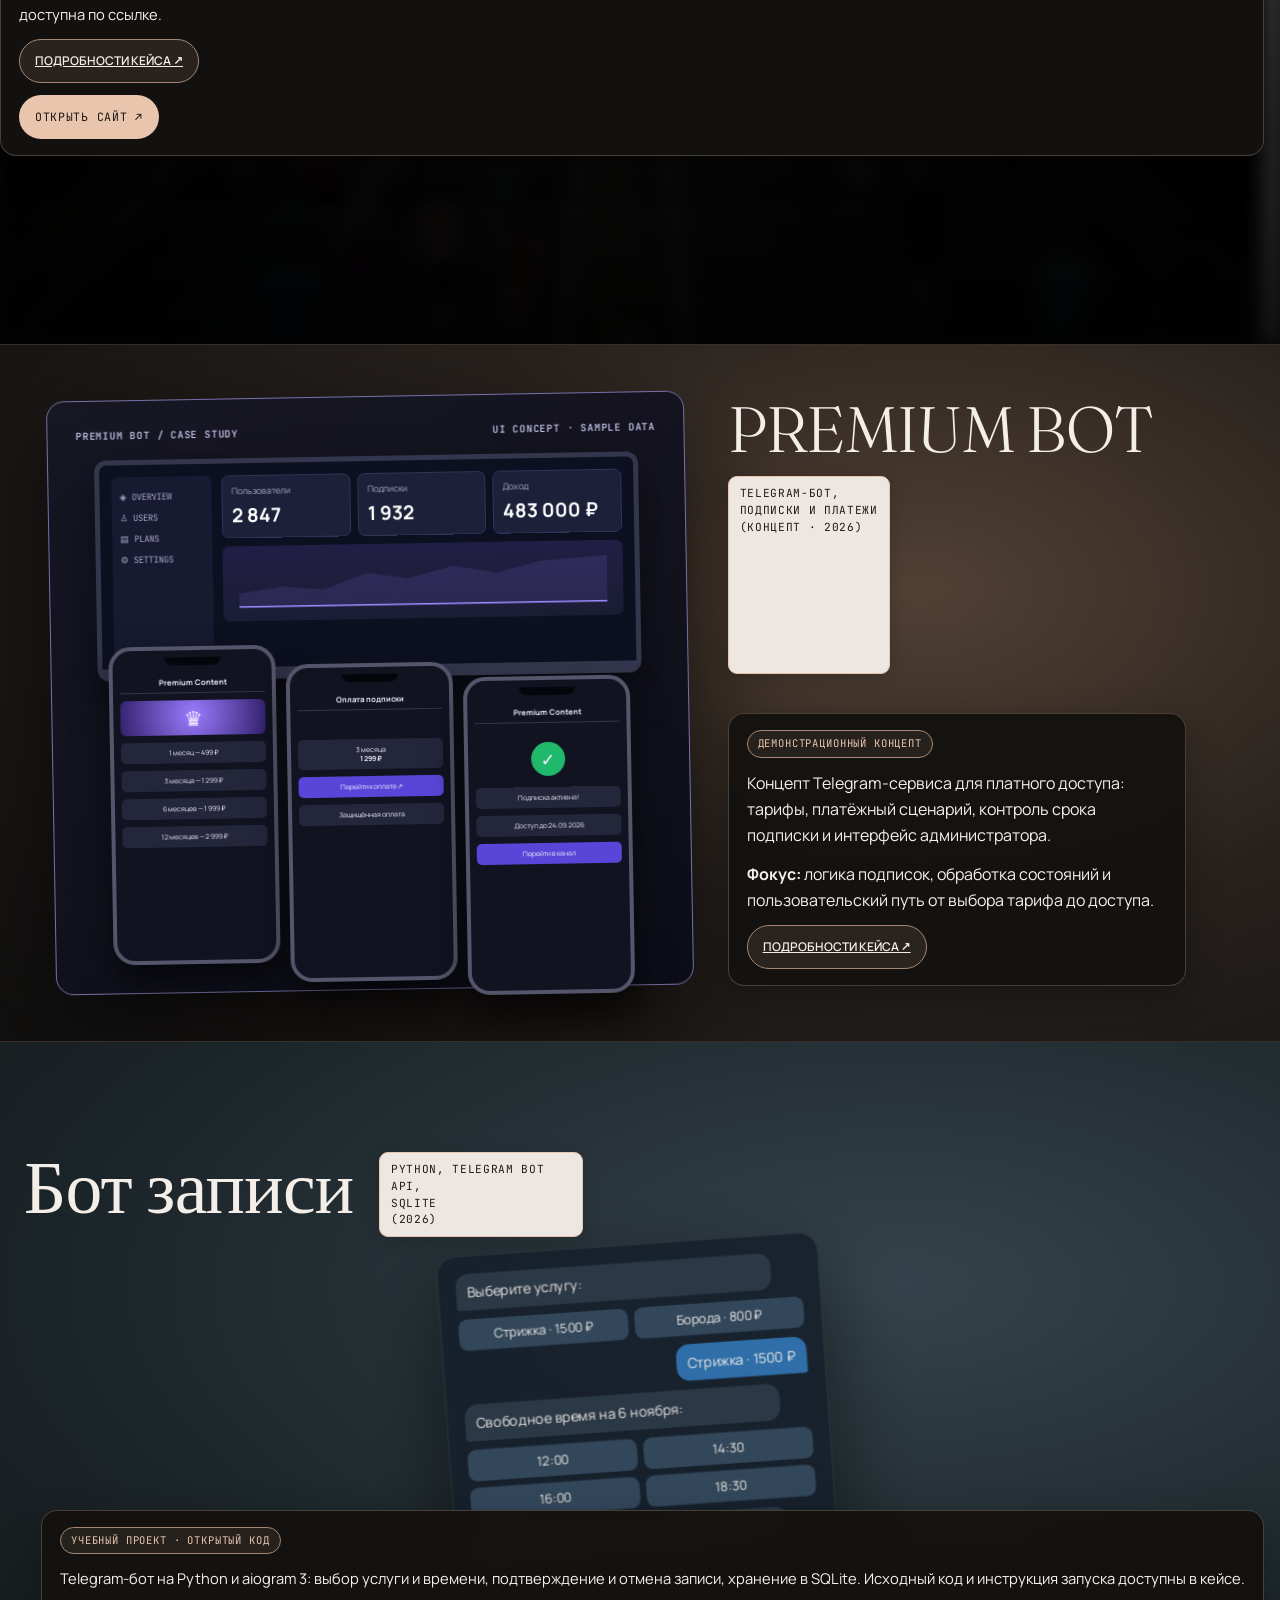
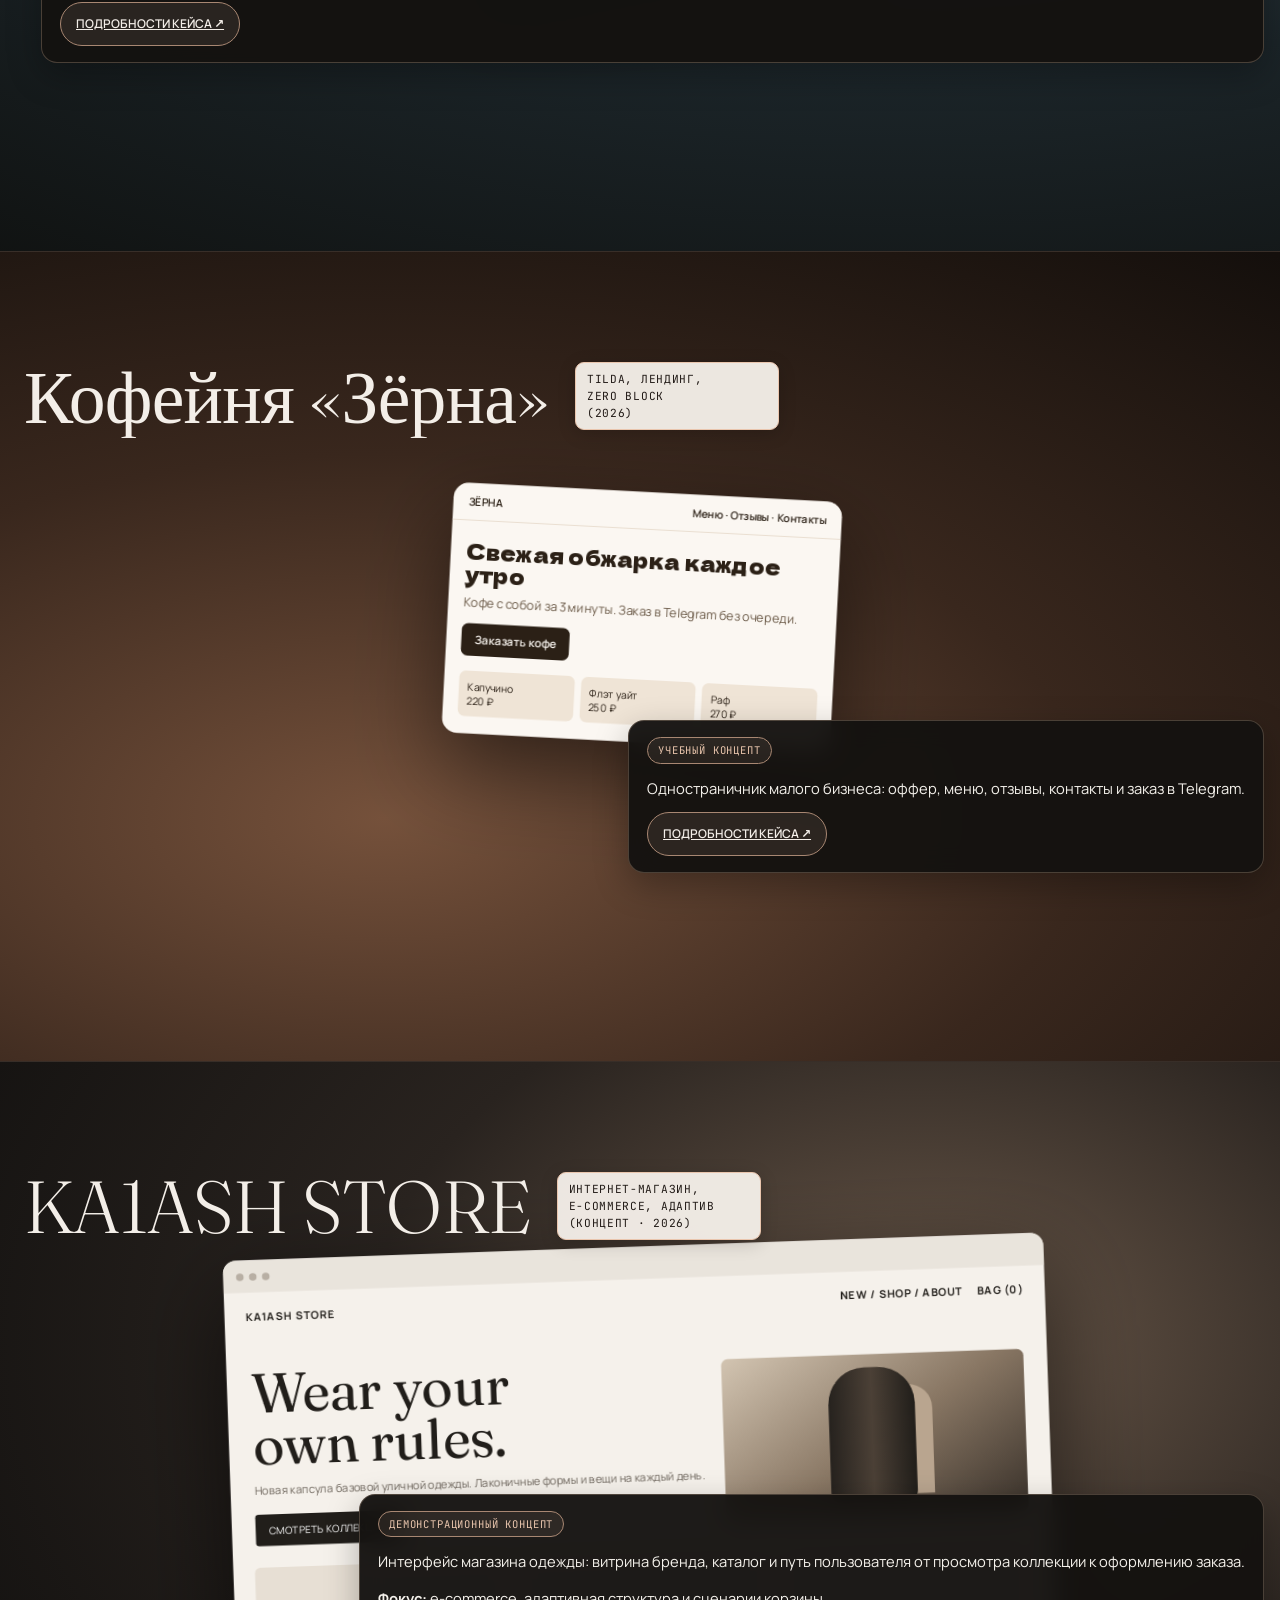
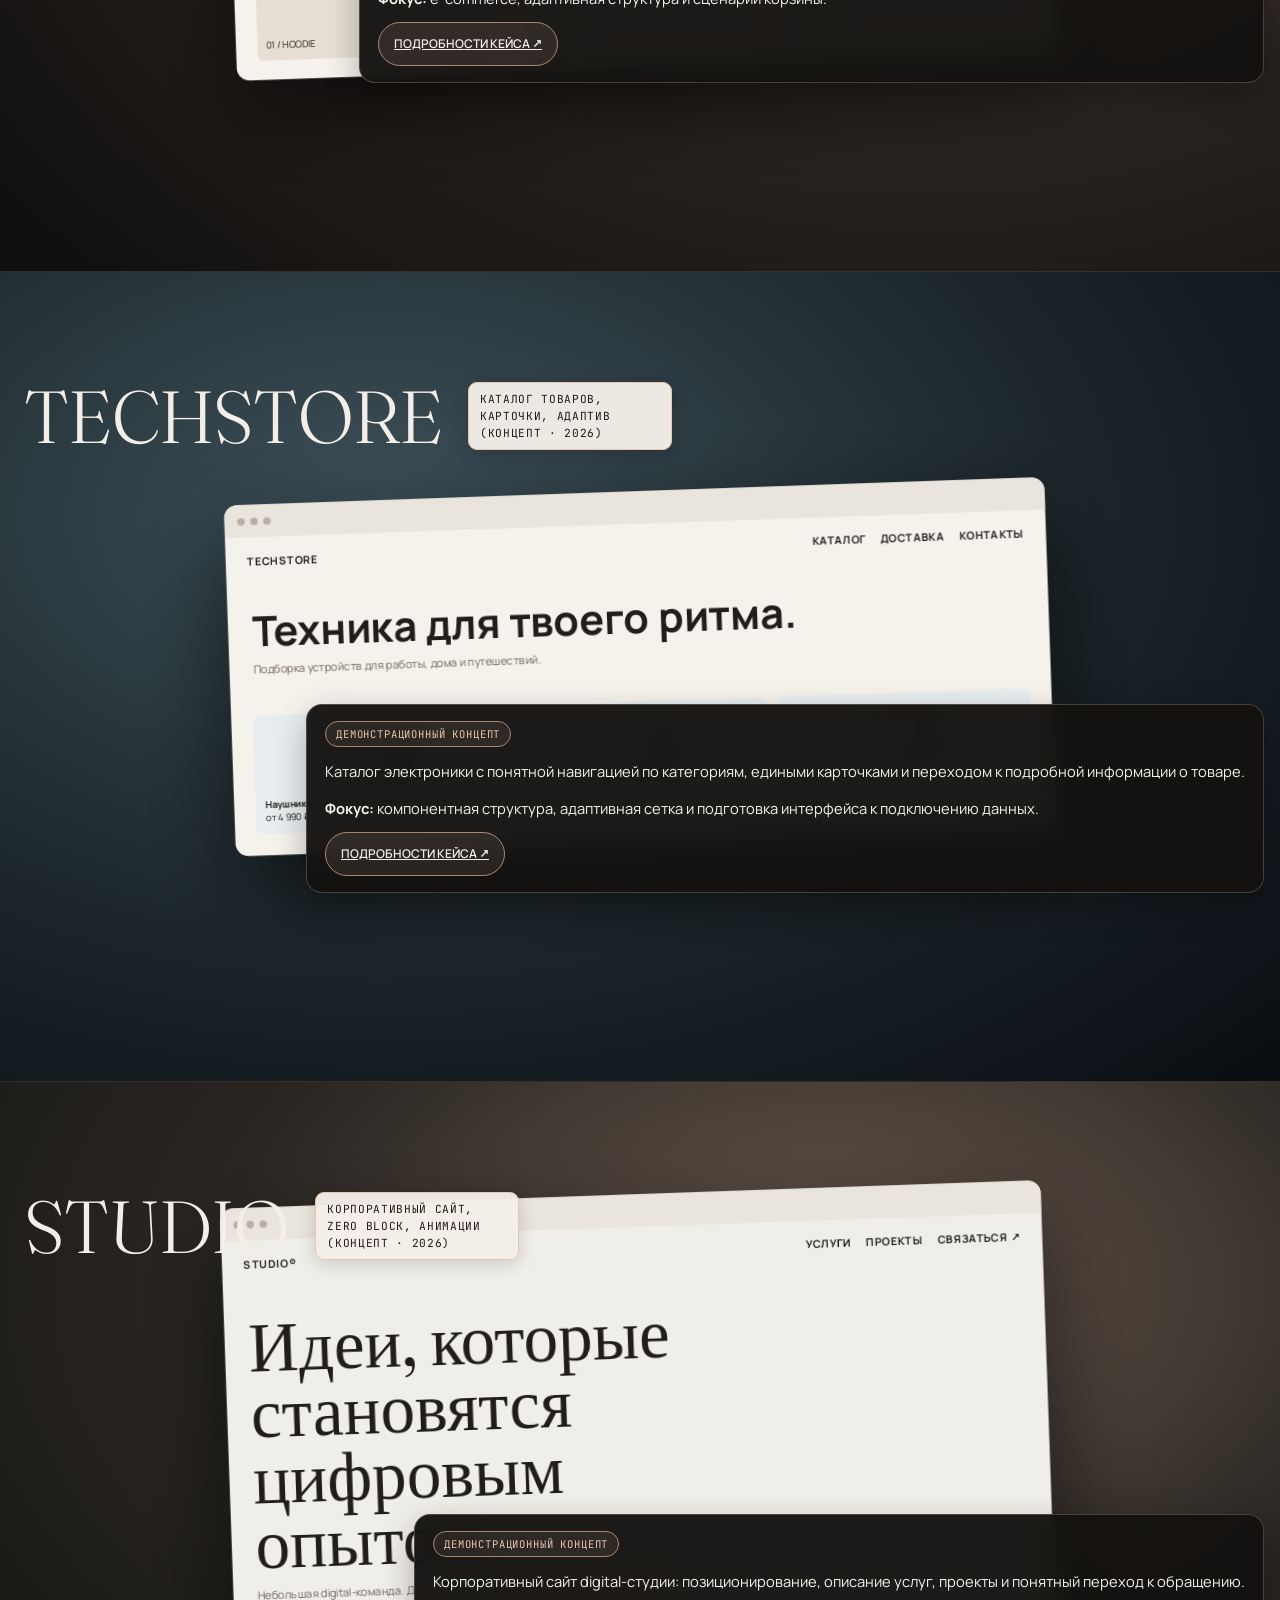
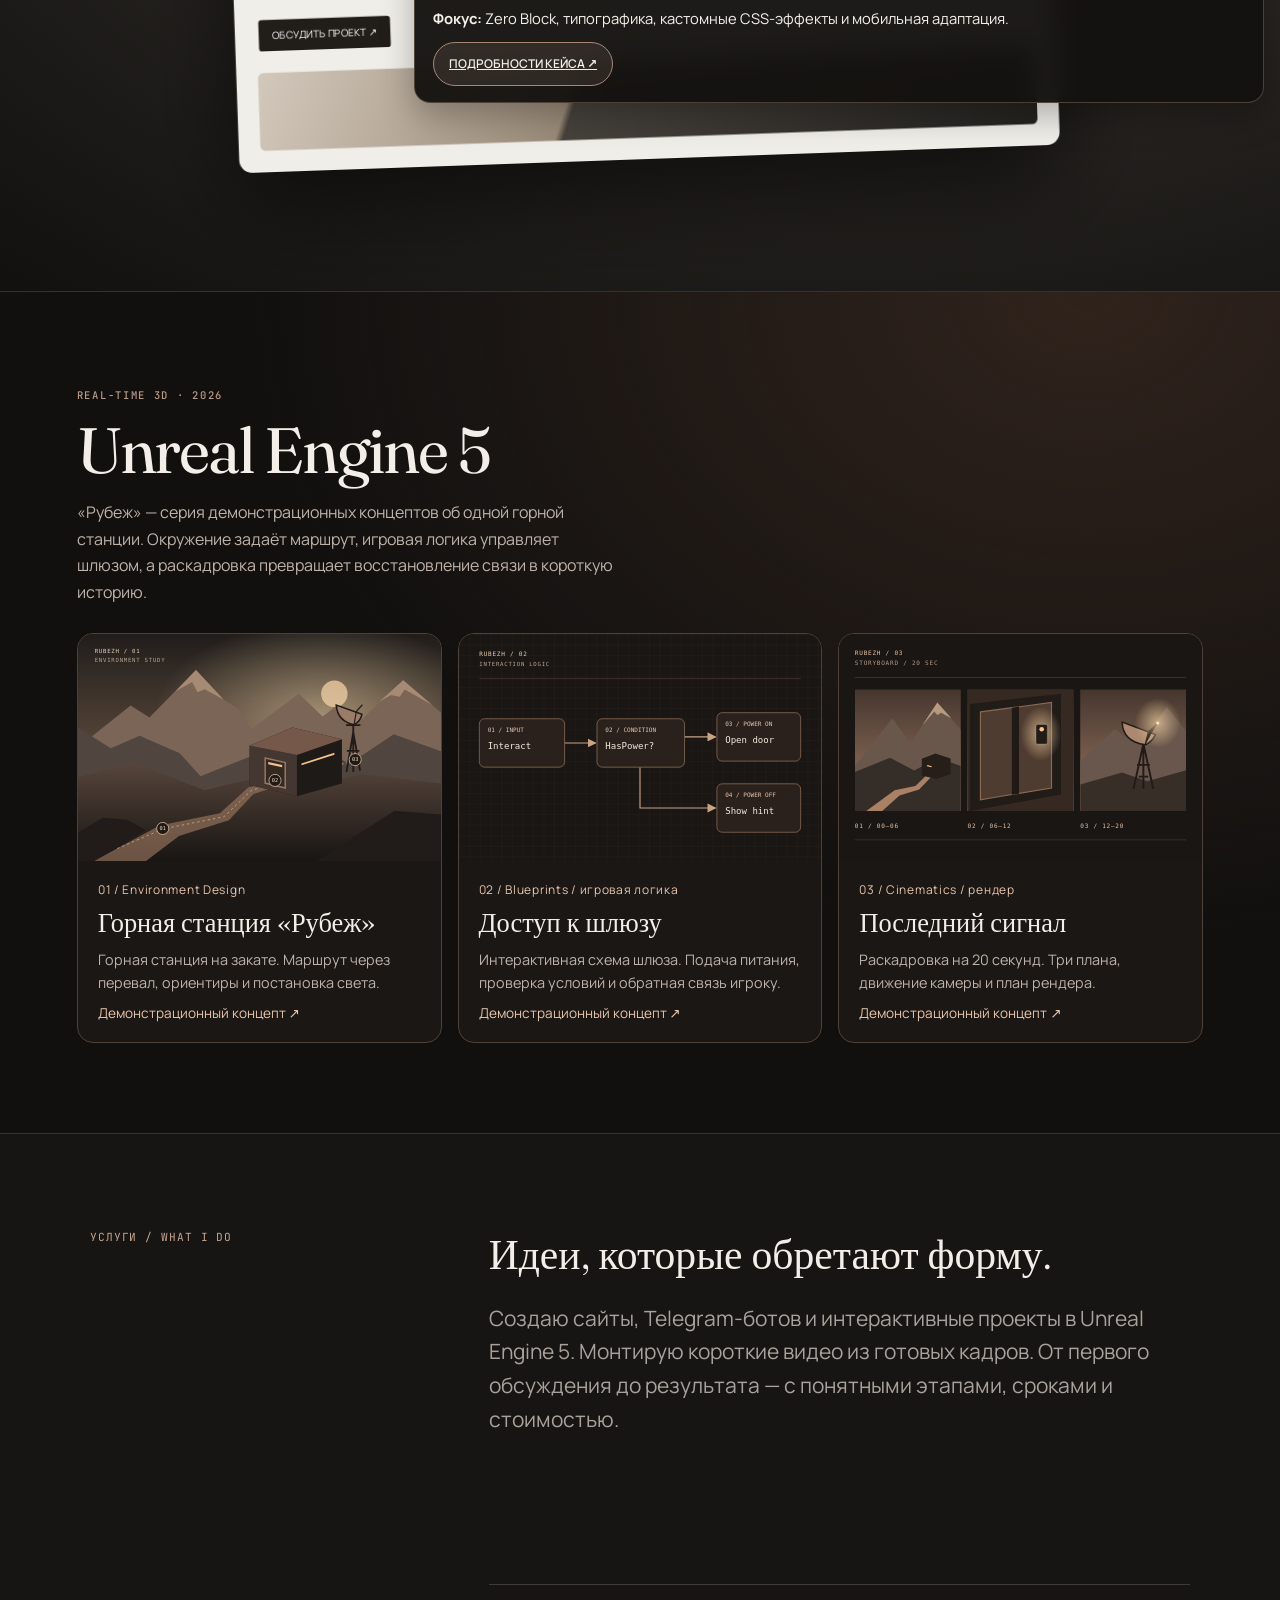
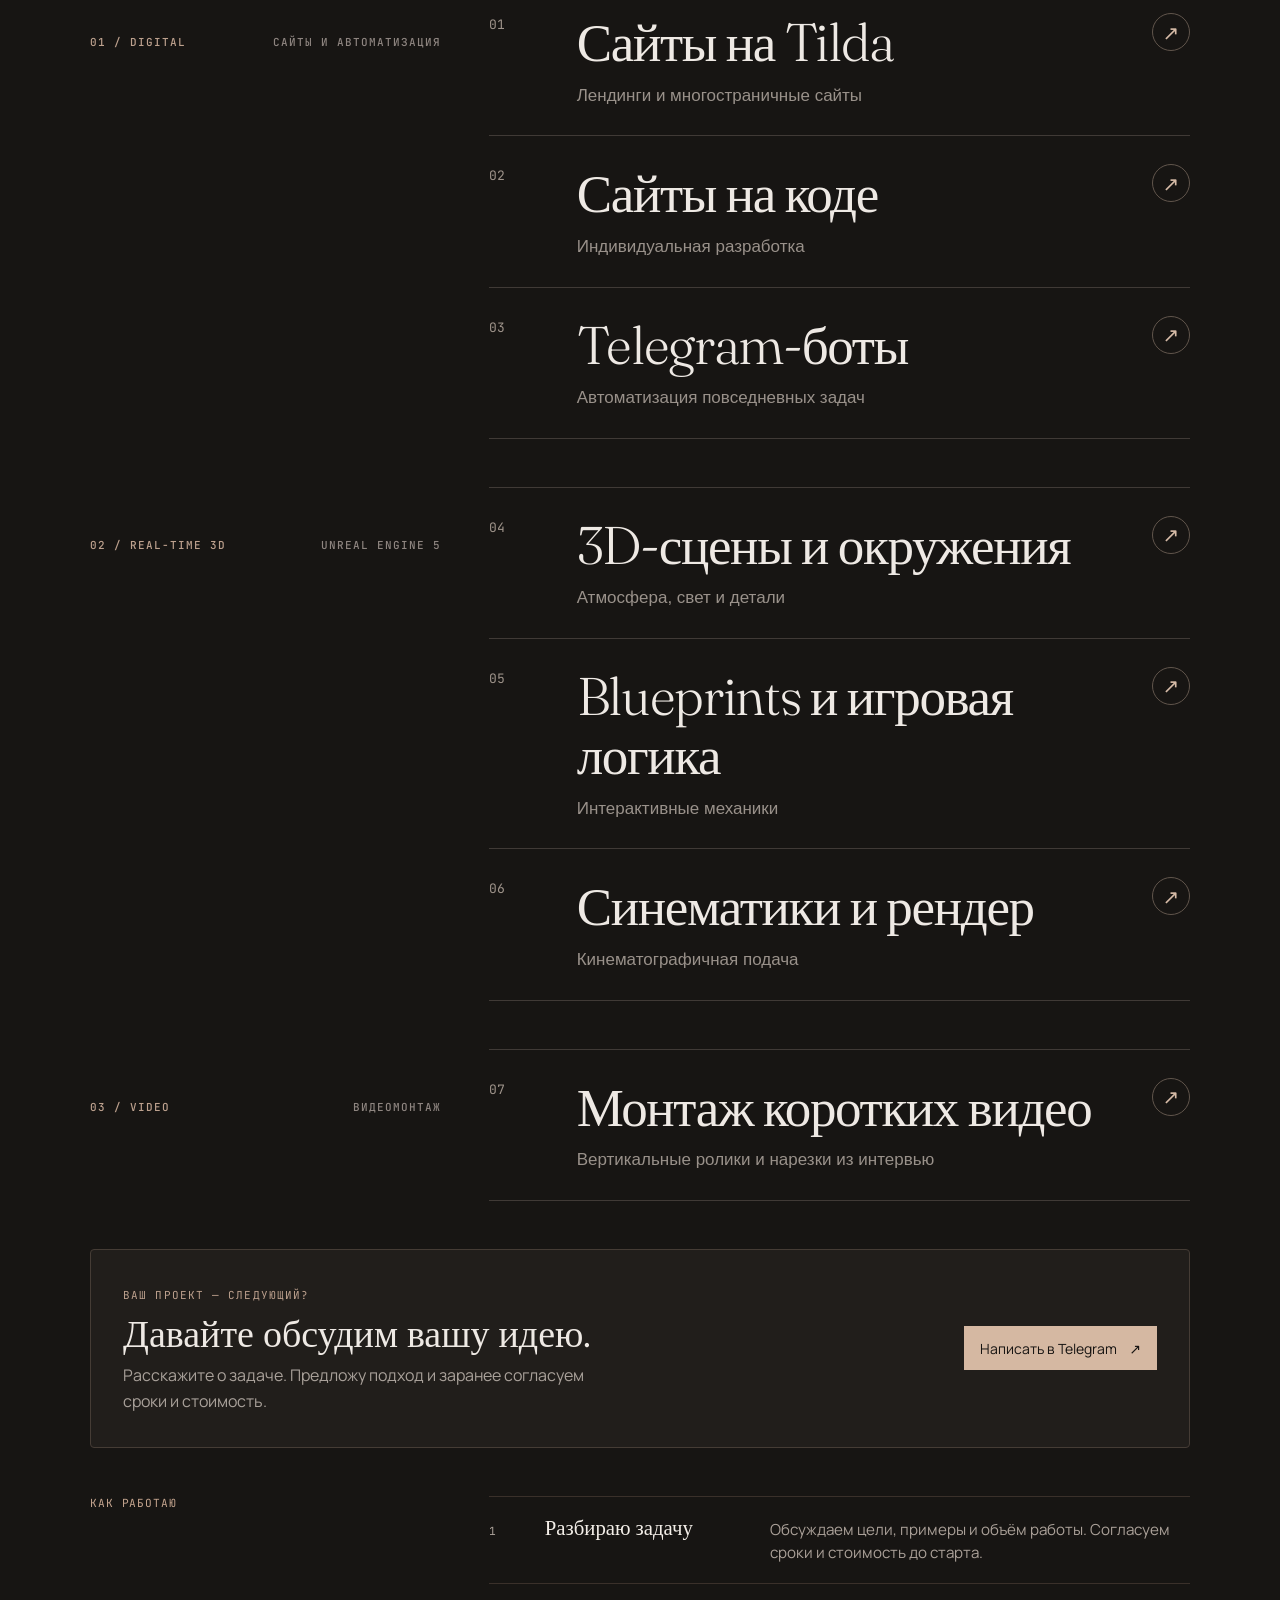
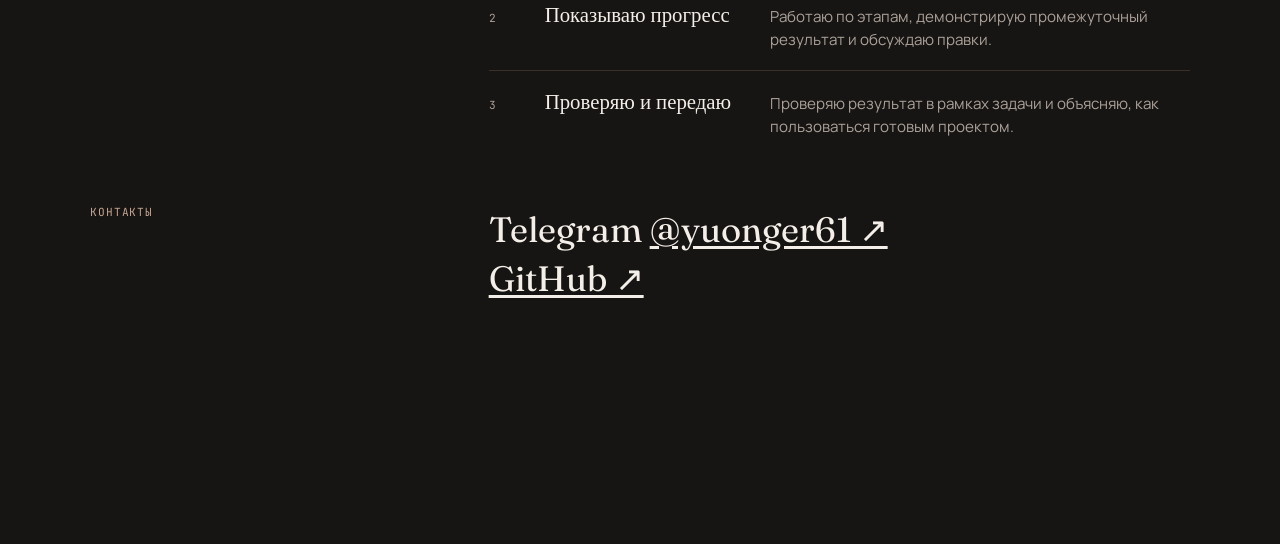
==== commit 13a019a2: "Show two video editing demos with revised picture and sound" ====
--- a/index.html
+++ b/index.html
@@ -815,7 +815,7 @@
     <div class="lab">Услуги / What I do</div>
     <div class="service-intro">
       <p class="lead">Идеи, которые обретают форму.</p>
-      <p class="service-subtitle">Создаю сайты, Telegram-ботов и интерактивные проекты в Unreal Engine 5. От первого обсуждения до результата — с понятными этапами, сроками и стоимостью.</p>
+      <p class="service-subtitle">Создаю сайты, Telegram-ботов и интерактивные проекты в Unreal Engine 5. Монтирую короткие видео из готовых кадров. От первого обсуждения до результата — с понятными этапами, сроками и стоимостью.</p>
     </div>
     <div class="service-group-label"><span>01 / DIGITAL</span><span>Сайты и автоматизация</span></div>
     <div class="service-list">
